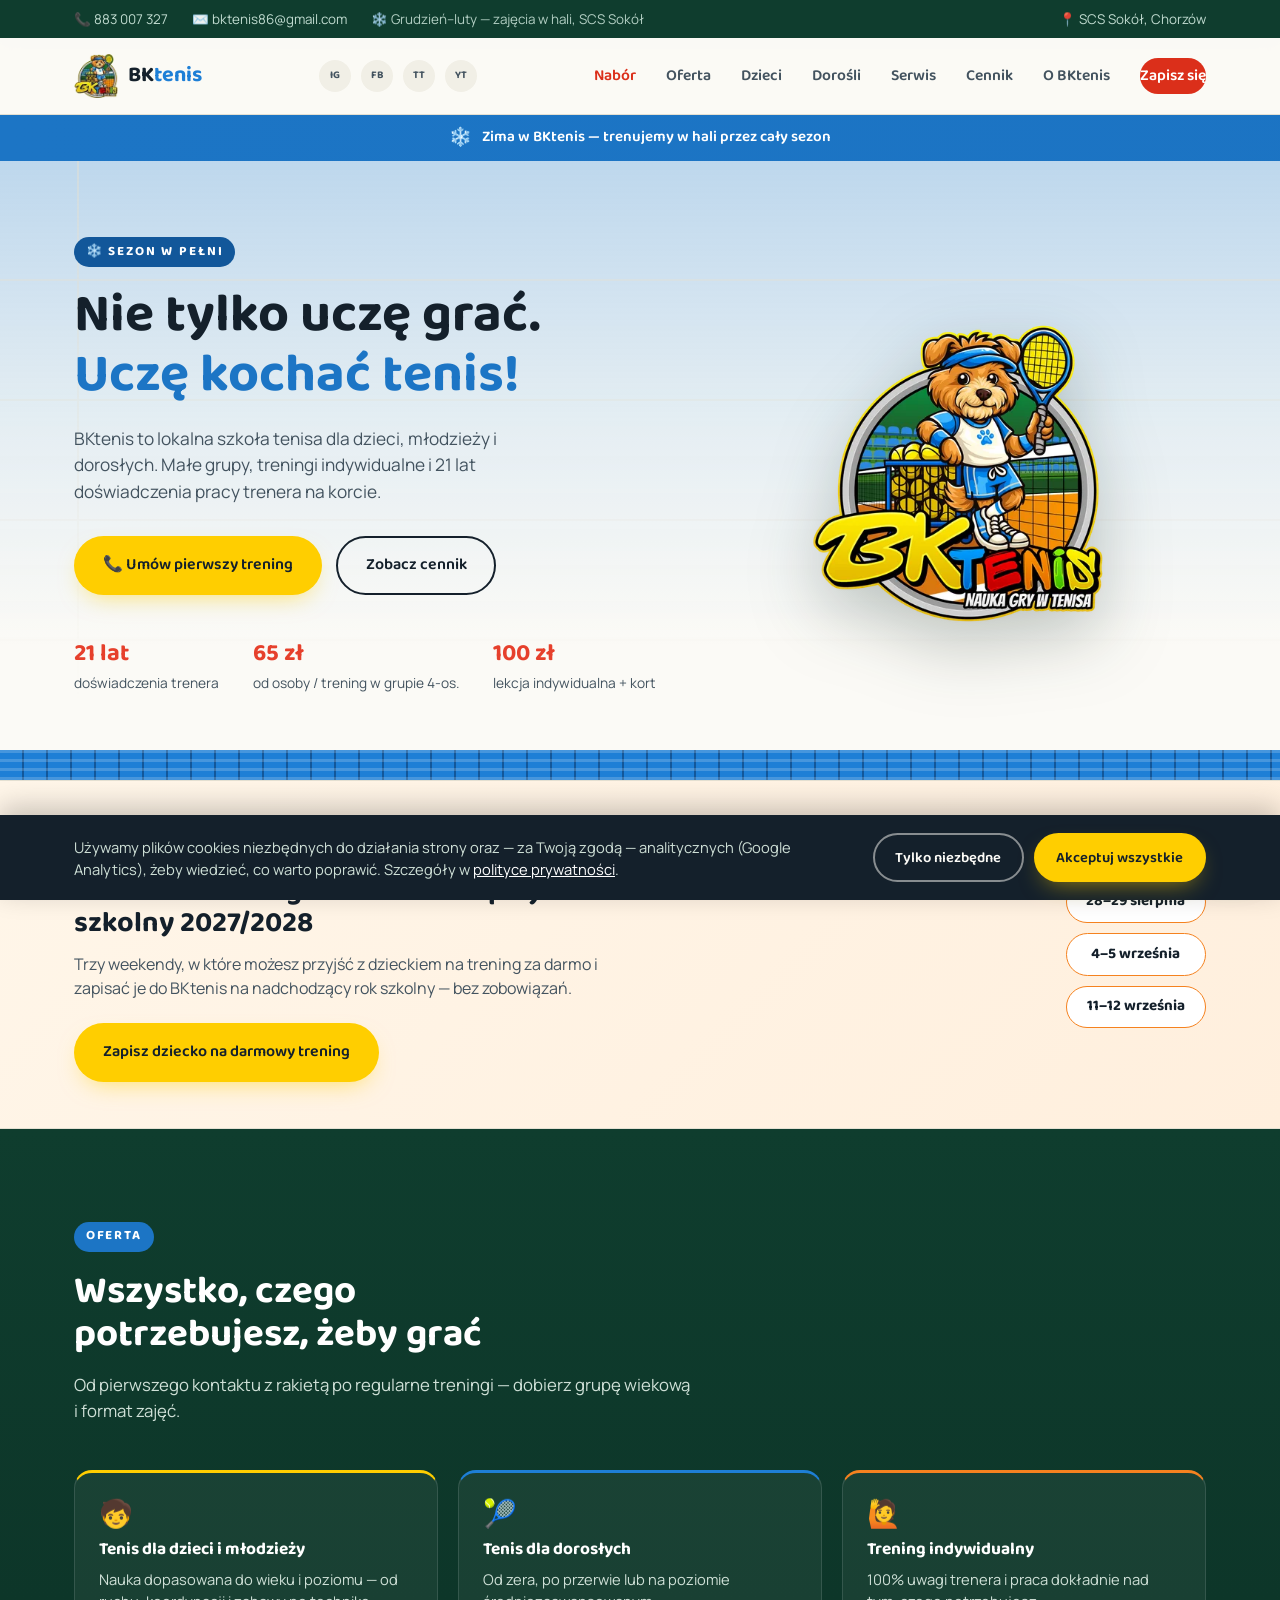
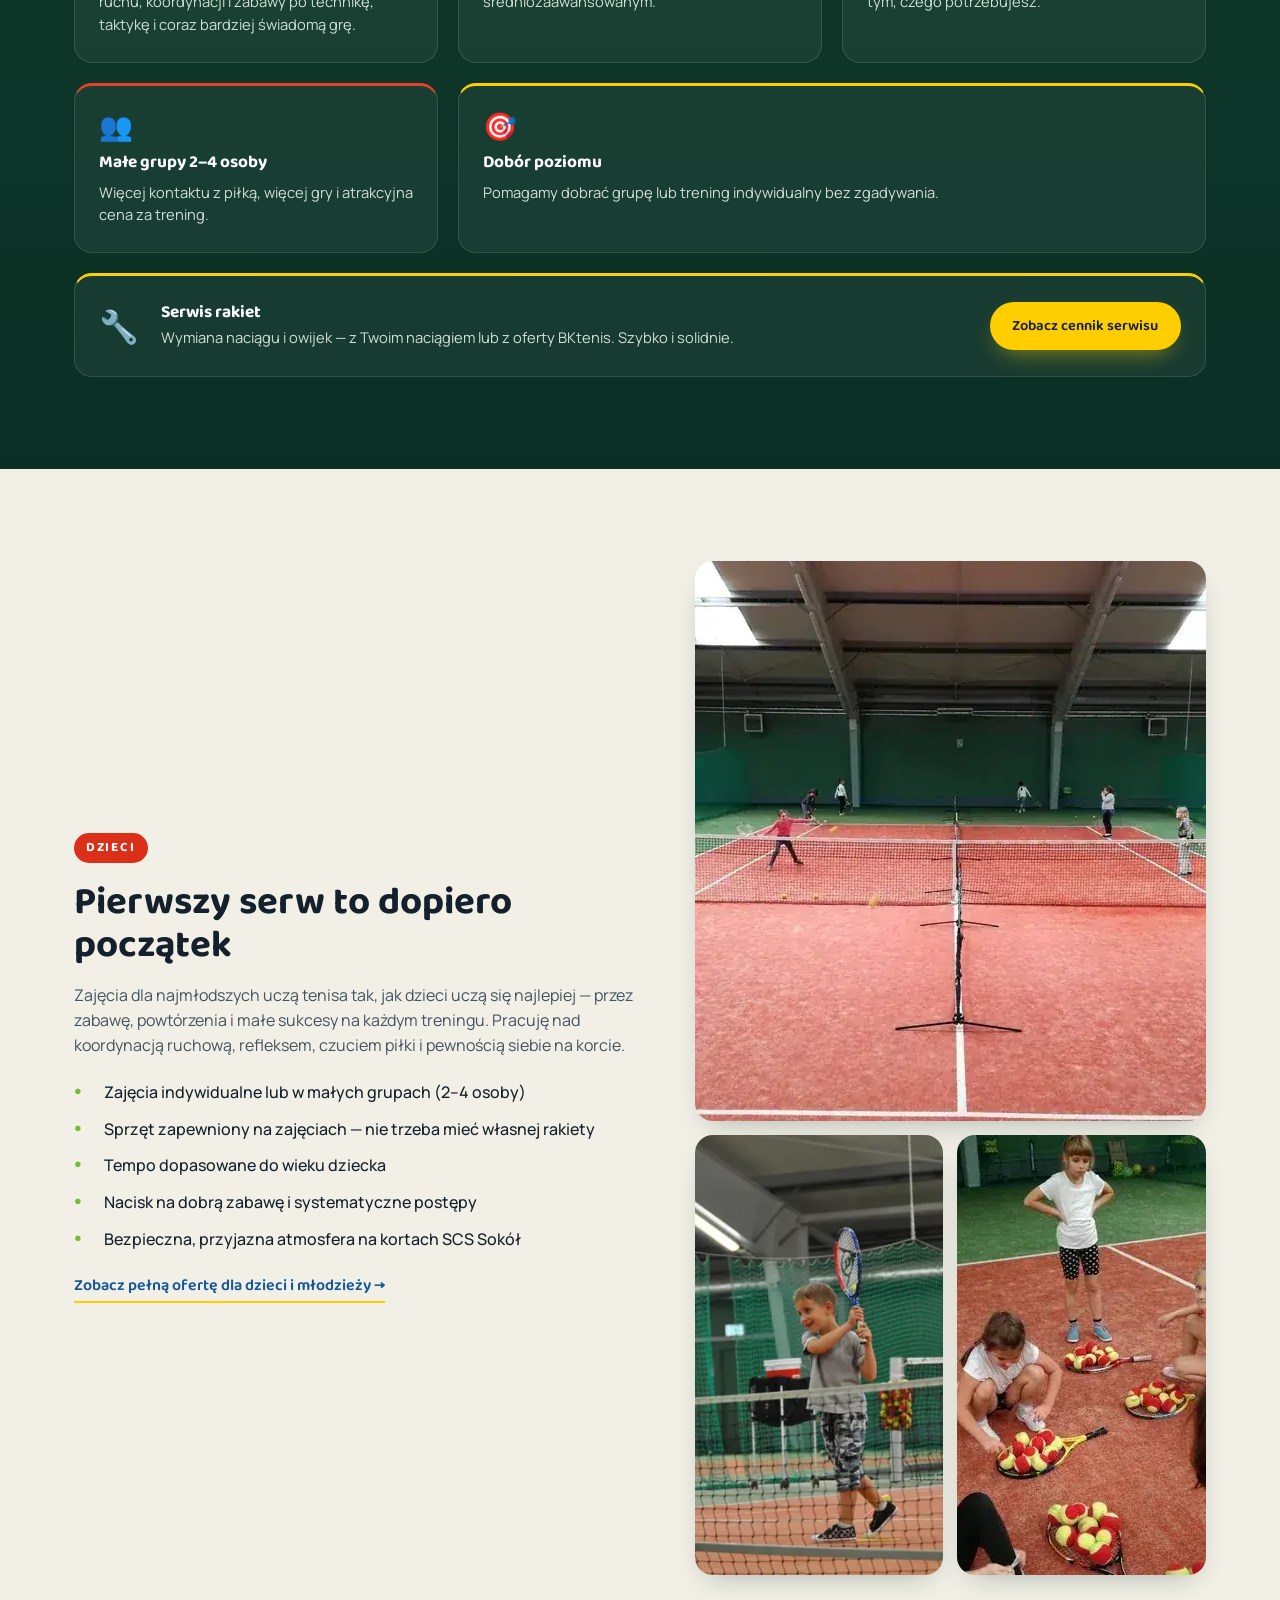
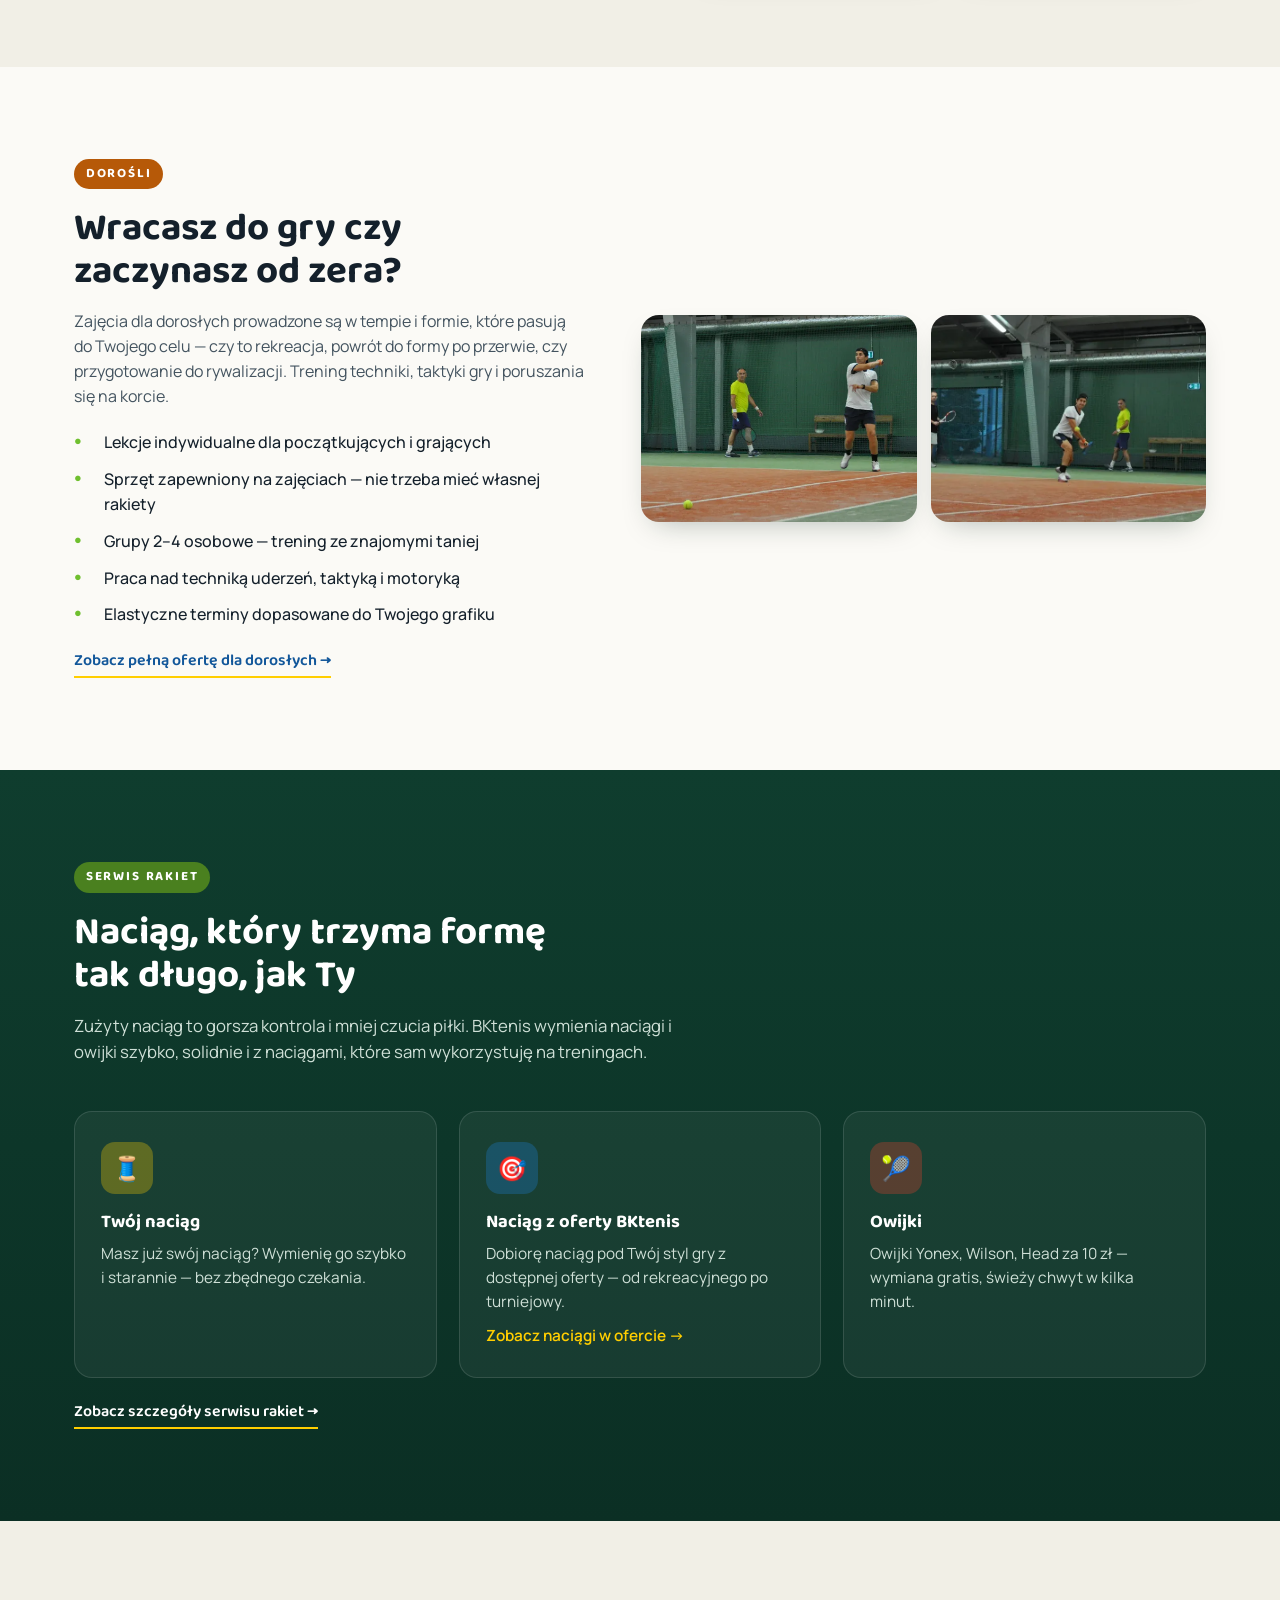
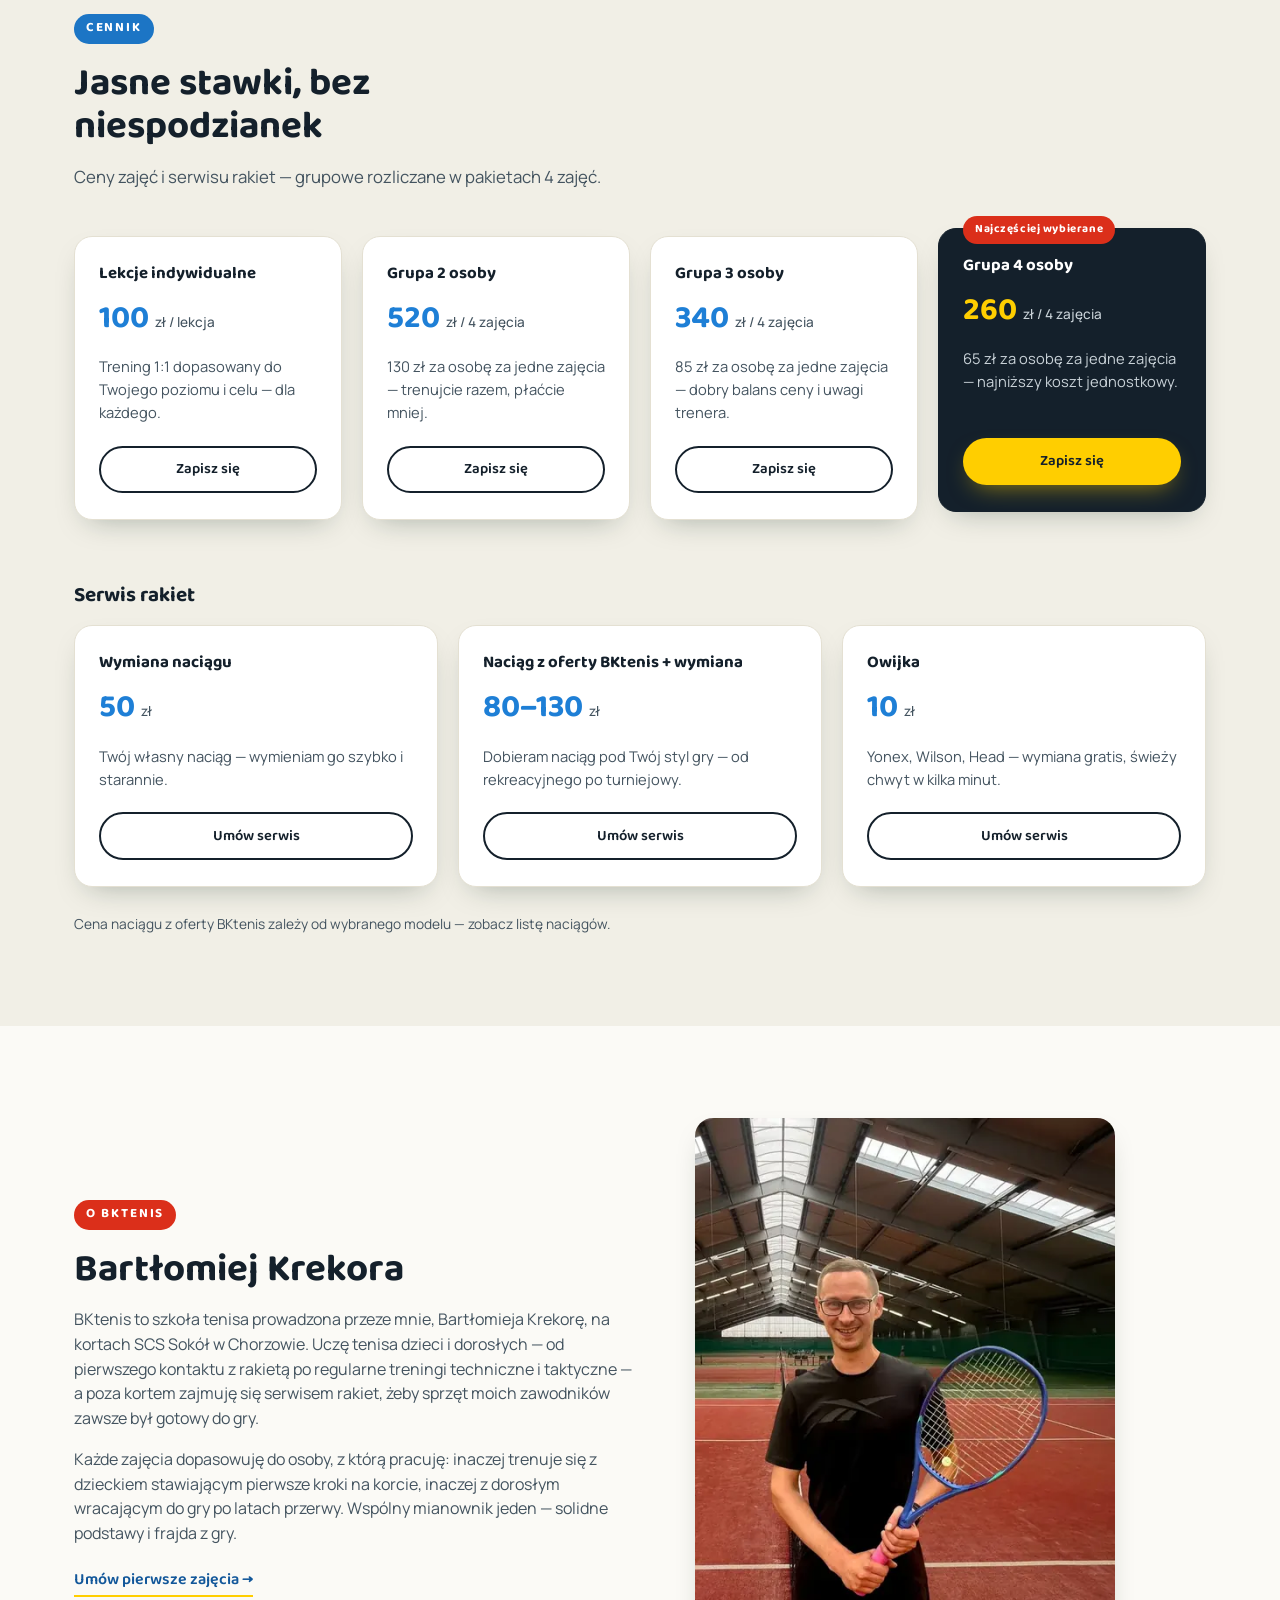
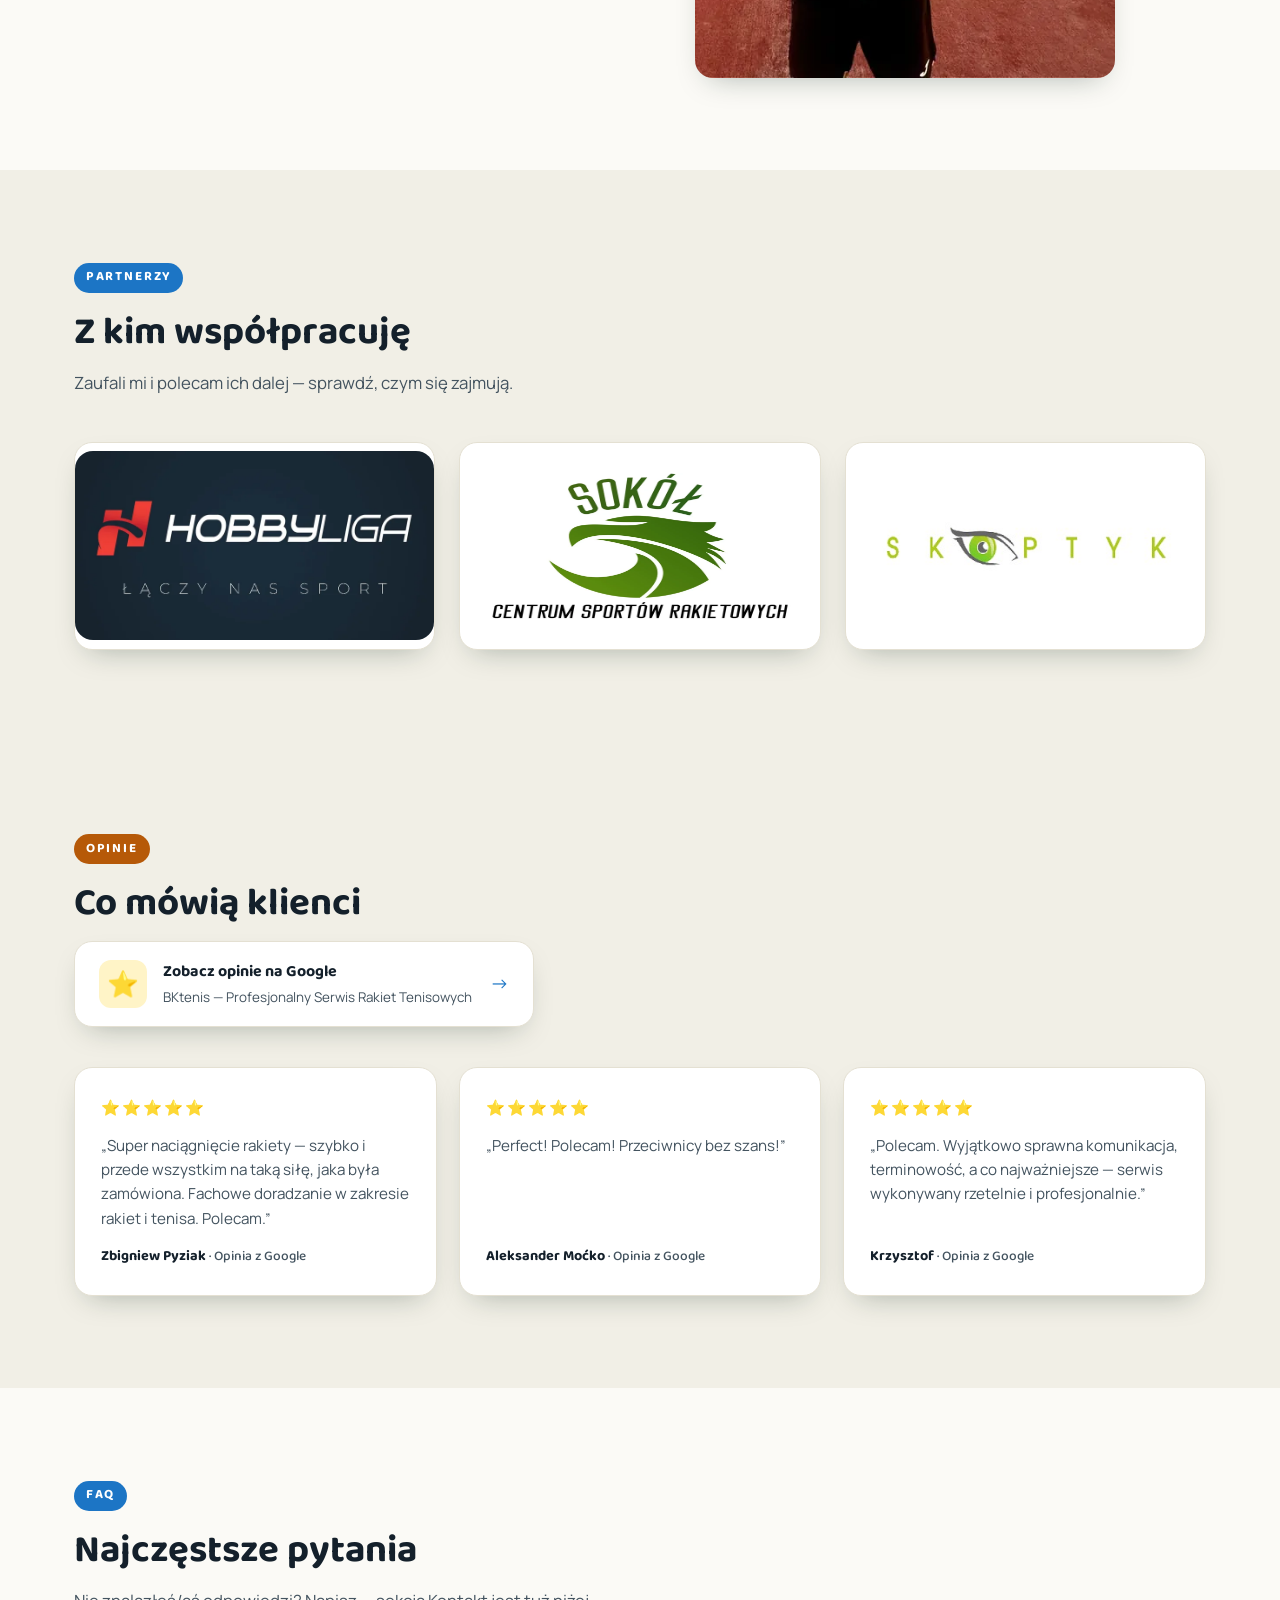
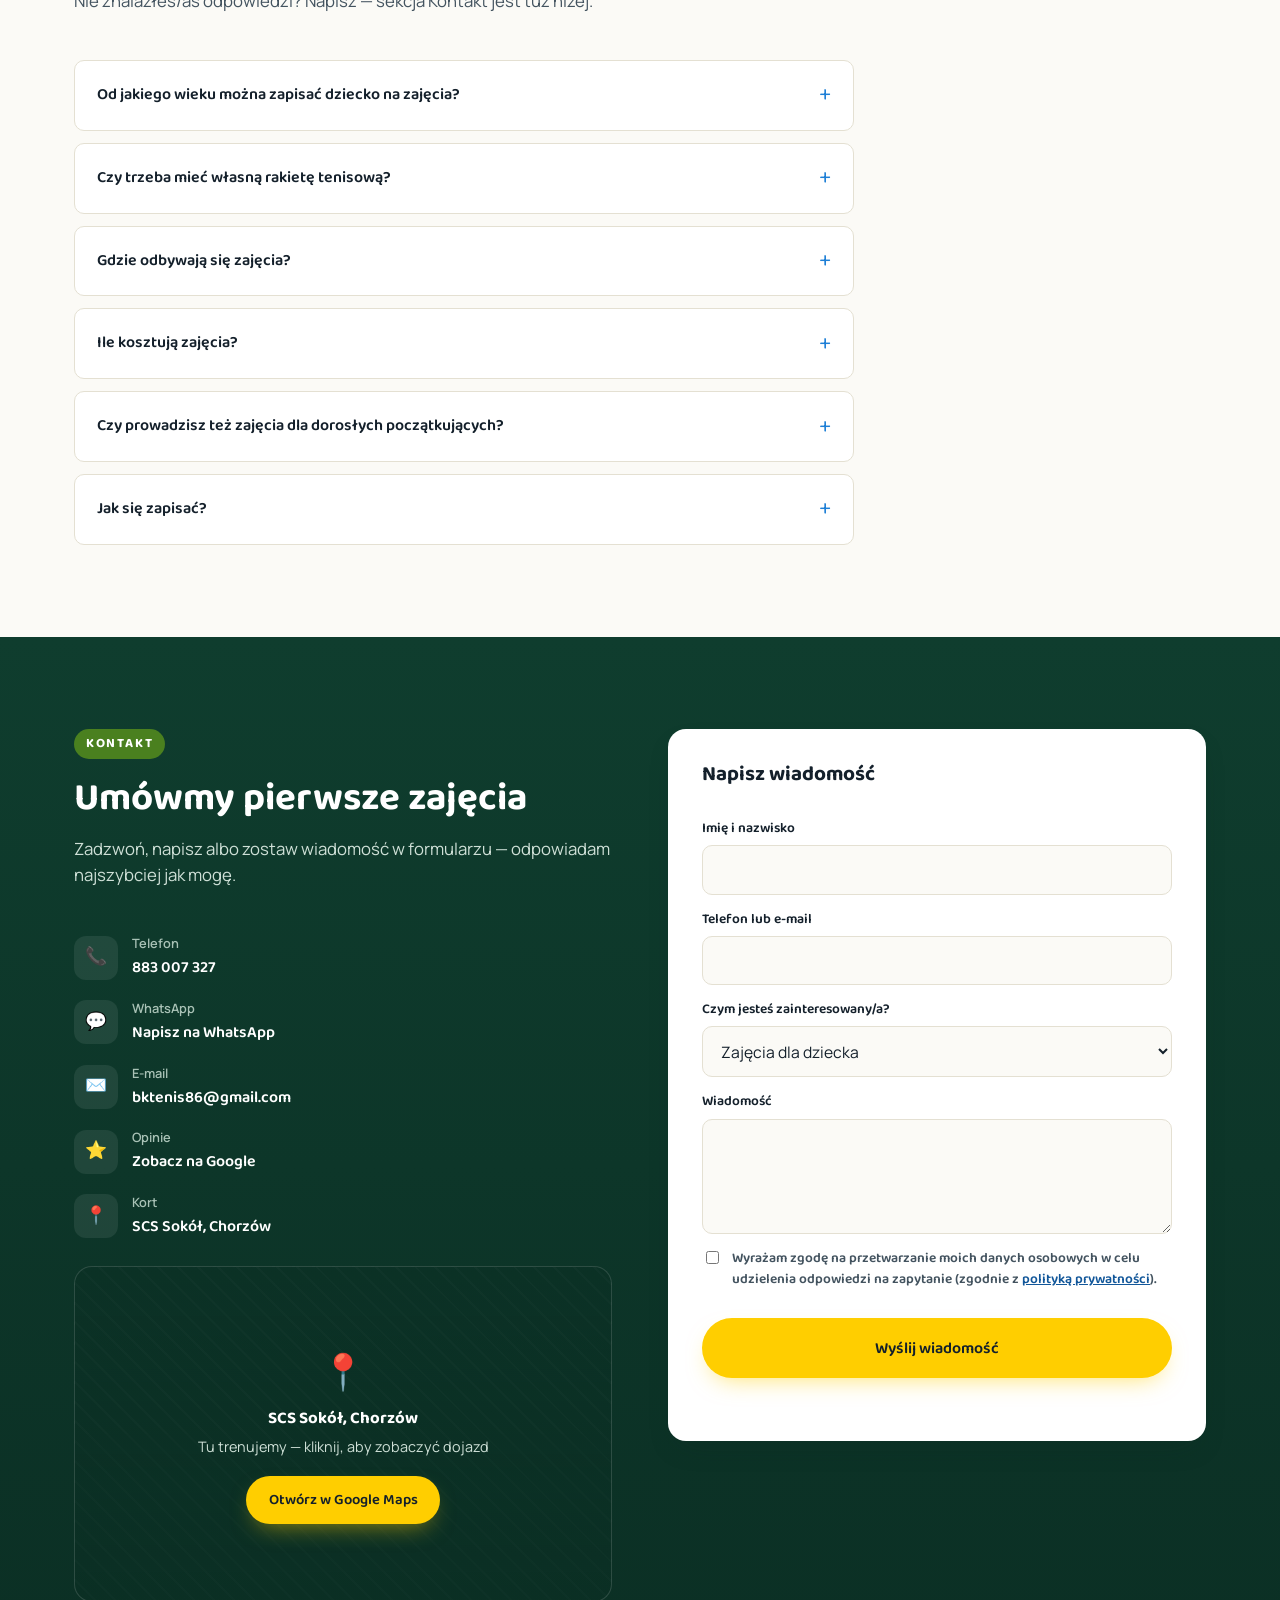
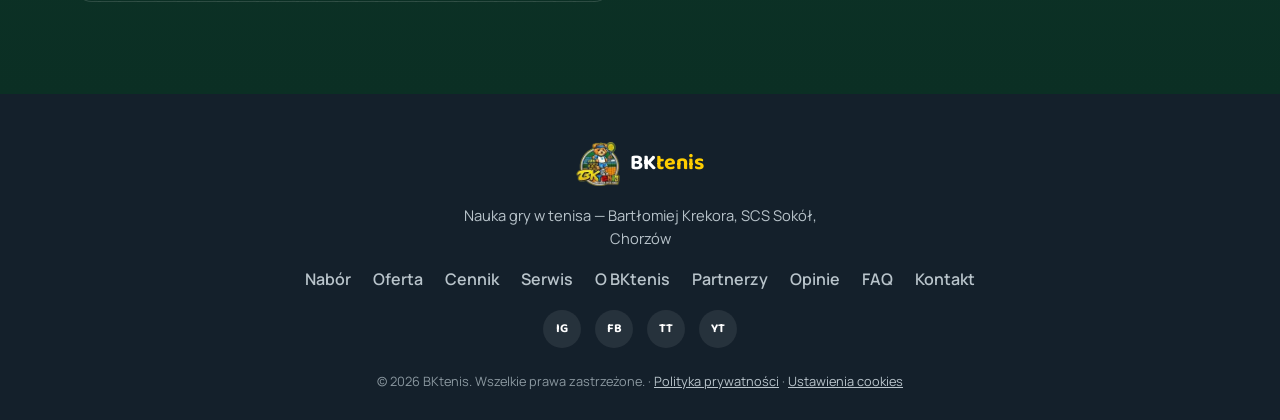
==== index.html @ 98ca659d "Nabór: darmowe treningi tylko dla dzieci Co-Authored-By: Claude Opus 5.5 <noreply@anthropic.com> Cla" ====
<!DOCTYPE html>
<html lang="pl">
<head>
<meta charset="UTF-8">
<meta name="viewport" content="width=device-width, initial-scale=1.0">
<title>BKtenis — Szkoła Tenisa Bartłomiej Krekora | Chorzów</title>
<meta name="description" content="BKtenis — nauka gry w tenisa dla dzieci i dorosłych w hali SCS Sokół w Chorzowie oraz profesjonalny serwis rakiet tenisowych. Zapisz się na trening.">
<link rel="canonical" href="https://bktenis.pl/">

<!-- Udostępnianie w social media (Facebook, Messenger, WhatsApp, LinkedIn) -->
<meta property="og:type" content="website">
<meta property="og:locale" content="pl_PL">
<meta property="og:url" content="https://bktenis.pl/">
<meta property="og:site_name" content="BKtenis">
<meta property="og:title" content="BKtenis — Szkoła Tenisa Bartłomiej Krekora | Chorzów">
<meta property="og:description" content="Nauka gry w tenisa dla dzieci i dorosłych w hali SCS Sokół w Chorzowie oraz profesjonalny serwis rakiet tenisowych.">
<meta property="og:image" content="https://bktenis.pl/assets/img/og-image.jpg">
<meta property="og:image:width" content="1200">
<meta property="og:image:height" content="630">
<meta name="twitter:card" content="summary_large_image">
<meta name="twitter:title" content="BKtenis — Szkoła Tenisa Bartłomiej Krekora | Chorzów">
<meta name="twitter:description" content="Nauka gry w tenisa dla dzieci i dorosłych w hali SCS Sokół w Chorzowie oraz profesjonalny serwis rakiet tenisowych.">
<meta name="twitter:image" content="https://bktenis.pl/assets/img/og-image.jpg">

<!-- Favicony (lekkie — nie 232 KB jak poprzednio) -->
<link rel="icon" type="image/png" sizes="32x32" href="assets/img/favicon-32.png">
<link rel="icon" type="image/png" sizes="192x192" href="assets/img/favicon-192.png">
<link rel="apple-touch-icon" sizes="180x180" href="assets/img/apple-touch-icon.png">

<!-- Dane strukturalne dla Google (wizytówka, wyniki wyszukiwania) -->
<script type="application/ld+json">
{
  "@context": "https://schema.org",
  "@type": "SportsActivityLocation",
  "name": "BKtenis — Szkoła Tenisa Bartłomiej Krekora",
  "image": "https://bktenis.pl/assets/img/og-image.jpg",
  "url": "https://bktenis.pl/",
  "telephone": "+48883007327",
  "email": "bktenis86@gmail.com",
  "priceRange": "50–520 zł",
  "address": {
    "@type": "PostalAddress",
    "addressLocality": "Chorzów",
    "addressRegion": "śląskie",
    "addressCountry": "PL"
  },
  "areaServed": "Chorzów",
  "sameAs": [
    "https://www.facebook.com/profile.php?id=61577366723133",
    "https://www.instagram.com/bktenis86/",
    "https://www.google.com/maps?cid=8682291723711479997"
  ]
}
</script>

<link rel="preconnect" href="https://fonts.googleapis.com">
<link rel="preconnect" href="https://fonts.gstatic.com" crossorigin>
<link rel="preload" as="style" href="https://fonts.googleapis.com/css2?family=Baloo+2:wght@500;600;700&family=Manrope:wght@400;500;600;700&display=swap">
<link href="https://fonts.googleapis.com/css2?family=Baloo+2:wght@500;600;700&family=Manrope:wght@400;500;600;700&display=swap" rel="stylesheet" media="print" onload="this.media='all'; this.onload=null;">
<noscript><link href="https://fonts.googleapis.com/css2?family=Baloo+2:wght@500;600;700&family=Manrope:wght@400;500;600;700&display=swap" rel="stylesheet"></noscript>
<link rel="stylesheet" href="styles.css">

<!-- Preload obrazu hero (LCP) — przeglądarka zaczyna go pobierać od razu,
     równolegle z CSS/fontami, zamiast czekać aż dotrze do <img> w HTML. -->
<link rel="preload" as="image" href="assets/img/logo-hero.webp" imagesrcset="assets/img/logo-hero-xs.webp 250w, assets/img/logo-hero-sm.webp 500w, assets/img/logo-hero.webp 900w" imagesizes="(max-width: 1020px) 320px, 420px" fetchpriority="high">

<!-- ============ GOOGLE ANALYTICS 4 ============
     Identyfikator pomiaru (G-NBEQ7M5QDG) jest ustawiony w script.js.
     Skrypt GA ładuje się warunkowo — dopiero po zgodzie na cookies. -->

<script>
/* Ustawia "sezon" na elemencie <html> zanim strona się wyrysuje, żeby
   uniknąć "mignięcia" domyślnym motywem. Podział wg realnego roku
   szkółki BKtenis, nie kalendarzowych pór roku:
   IX–XI  jesień — start roku szkółki, hala SCS Sokół
   XII–II zima   — sezon halowy w pełni
   III–VI wiosna — finisz sezonu halowego (do końca czerwca)
   VII–VIII lato — wakacje, lekcje indywidualne na kortach odkrytych (inne obiekty) */
document.documentElement.dataset.season = (function(){
  var m = new Date().getMonth() + 1;
  if (m >= 9 && m <= 11) return 'jesien';
  if (m === 12 || m <= 2) return 'zima';
  if (m >= 3 && m <= 6)  return 'wiosna';
  return 'lato';
})();
</script>
</head>
<body>

<!-- ============ TOP BAR ============ -->
<div class="topbar">
  <div class="wrap topbar__inner">
    <a href="tel:883007327" class="topbar__item">📞 883 007 327</a>
    <a href="mailto:bktenis86@gmail.com" class="topbar__item">✉️ bktenis86@gmail.com</a>
    <span class="topbar__item topbar__item--season" id="season-note"></span>
    <span class="topbar__item topbar__item--loc">📍 SCS Sokół, Chorzów</span>
  </div>
</div>

<!-- ============ HEADER / NAV ============ -->
<header class="site-header" id="top">
  <div class="wrap header__inner">
    <a href="#top" class="brand">
      <picture>
        <source srcset="assets/img/logo-nav.webp" type="image/webp">
        <img src="assets/img/logo-nav.png" alt="BKtenis logo" class="brand__logo" width="44" height="44">
      </picture>
      <span class="brand__text">BK<em>tenis</em></span>
    </a>

    <div class="header__social">
      <a href="https://www.instagram.com/bktenis86/" target="_blank" rel="noopener" aria-label="Instagram BKtenis">IG</a>
      <a href="https://www.facebook.com/profile.php?id=61577366723133" target="_blank" rel="noopener" aria-label="Facebook BKtenis">FB</a>
      <a href="https://www.tiktok.com/@bktenis86" target="_blank" rel="noopener" aria-label="TikTok BKtenis">TT</a>
      <a href="https://www.youtube.com/@BKtenis" target="_blank" rel="noopener" aria-label="YouTube BKtenis">YT</a>
    </div>

    <nav class="nav" id="nav">
      <a href="#nabor" class="nav__nabor">Nabór</a>
      <a href="#oferta">Oferta</a>
      <a href="tenis-dla-dzieci-chorzow.html">Dzieci</a>
      <a href="tenis-dla-doroslych-chorzow.html">Dorośli</a>
      <a href="serwis-rakiet-chorzow.html">Serwis</a>
      <a href="#cennik">Cennik</a>
      <a href="#o-bktenis">O BKtenis</a>
      <a href="#kontakt" class="nav__cta">Zapisz się</a>
    </nav>

    <button class="burger" id="burger" aria-label="Otwórz menu" aria-expanded="false" aria-controls="nav">
      <span></span><span></span><span></span>
    </button>
  </div>
</header>

<!-- ============ WSTĘGA SEZONOWA ============ -->
<div class="season-ribbon" id="season-ribbon">
  <div class="wrap season-ribbon__inner">
    <span class="season-ribbon__icon" id="season-ribbon-icon" aria-hidden="true"></span>
    <span id="season-ribbon-text"></span>
  </div>
</div>

<!-- ============ HERO ============ -->
<section class="hero">
  <div class="hero__court" aria-hidden="true"></div>
  <div class="hero__particles" id="hero-particles" aria-hidden="true"></div>
  <div class="wrap hero__inner">
    <div class="hero__copy">
      <p class="eyebrow eyebrow--serve" id="season-badge">PIŁKA W GRZE</p>
      <h1 class="hero__title">Nie tylko uczę grać.<br><span class="ink-swap">Uczę kochać tenis!</span></h1>
      <p class="hero__lead">BKtenis to lokalna szkoła tenisa dla dzieci, młodzieży i dorosłych. Małe grupy, treningi indywidualne i 21 lat doświadczenia pracy trenera na korcie.</p>
      <div class="hero__actions">
        <a href="#kontakt" class="btn btn--primary">📞 Umów pierwszy trening</a>
        <a href="#cennik" class="btn btn--ghost">Zobacz cennik</a>
      </div>
      <div class="hero__stats">
        <div class="stat"><strong>21 lat</strong><span>doświadczenia trenera</span></div>
        <div class="stat"><strong>65 zł</strong><span>od osoby / trening w grupie 4-os.</span></div>
        <div class="stat"><strong>100 zł</strong><span>lekcja indywidualna + kort</span></div>
      </div>
    </div>
    <div class="hero__art">
      <picture>
        <source srcset="assets/img/logo-hero-xs.webp 250w, assets/img/logo-hero-sm.webp 500w, assets/img/logo-hero.webp 900w" sizes="(max-width: 1020px) 320px, 420px" type="image/webp">
        <img src="assets/img/logo-hero.png" alt="Maskotka BKtenis — piesek z rakietą tenisową" class="hero__mascot" width="900" height="900" fetchpriority="high">
      </picture>
    </div>
  </div>
  <div class="hero__net" aria-hidden="true"></div>
</section>

<!-- ============ NABÓR ============ -->
<section id="nabor" class="nabor">
  <div class="wrap nabor__inner">
    <div class="nabor__copy">
      <p class="eyebrow eyebrow--nabor" id="nabor-tag">NABÓR</p>
      <h2 class="nabor__title">Darmowe treningi dla dzieci i zapisy na rok szkolny <span id="nabor-year"></span></h2>
      <p class="nabor__lead">Trzy weekendy, w które możesz przyjść z dzieckiem na trening za darmo i zapisać je do BKtenis na nadchodzący rok szkolny — bez zobowiązań.</p>
      <a href="#kontakt" class="btn btn--primary">Zapisz dziecko na darmowy trening</a>
    </div>
    <div class="nabor__dates" id="nabor-dates" aria-hidden="true"></div>
  </div>
</section>

<!-- ============ OFERTA ============ -->
<section id="oferta" class="section section--dark">
  <div class="wrap">
    <p class="eyebrow eyebrow--1">OFERTA</p>
    <h2 class="section__title section__title--light">Wszystko, czego potrzebujesz, żeby grać</h2>
    <p class="section__lead section__lead--light">Od pierwszego kontaktu z rakietą po regularne treningi — dobierz grupę wiekową i format zajęć.</p>

    <div class="offer-grid">
      <article class="offer-tile" style="--tile-c:var(--yellow)">
        <div class="offer-tile__icon">🧒</div>
        <h3>Tenis dla dzieci i młodzieży</h3>
        <p>Nauka dopasowana do wieku i poziomu — od ruchu, koordynacji i zabawy po technikę, taktykę i coraz bardziej świadomą grę.</p>
      </article>
      <article class="offer-tile" style="--tile-c:var(--blue)">
        <div class="offer-tile__icon">🎾</div>
        <h3>Tenis dla dorosłych</h3>
        <p>Od zera, po przerwie lub na poziomie średniozaawansowanym.</p>
      </article>
      <article class="offer-tile" style="--tile-c:var(--orange)">
        <div class="offer-tile__icon">🙋</div>
        <h3>Trening indywidualny</h3>
        <p>100% uwagi trenera i praca dokładnie nad tym, czego potrzebujesz.</p>
      </article>
      <article class="offer-tile" style="--tile-c:var(--red)">
        <div class="offer-tile__icon">👥</div>
        <h3>Małe grupy 2–4 osoby</h3>
        <p>Więcej kontaktu z piłką, więcej gry i atrakcyjna cena za trening.</p>
      </article>
      <article class="offer-tile" style="--tile-c:var(--yellow)">
        <div class="offer-tile__icon">🎯</div>
        <h3>Dobór poziomu</h3>
        <p>Pomagamy dobrać grupę lub trening indywidualny bez zgadywania.</p>
      </article>
    </div>

    <article class="offer-tile offer-tile--wide">
      <div class="offer-tile__icon">🔧</div>
      <div class="offer-tile__body">
        <h3>Serwis rakiet</h3>
        <p>Wymiana naciągu i owijek — z Twoim naciągiem lub z oferty BKtenis. Szybko i solidnie.</p>
      </div>
      <a href="#cennik" class="btn btn--primary btn--sm offer-tile__cta">Zobacz cennik serwisu</a>
    </article>
  </div>
</section>

<!-- ============ DZIECI ============ -->
<section id="dzieci" class="section section--tint">
  <div class="wrap split split--reverse">
    <div class="split__art">
      <div class="photo-collage">
        <picture>
          <source srcset="assets/img/dzieci-main.webp" type="image/webp">
          <img class="photo-collage__main" src="assets/img/dzieci-main.jpg" alt="Dzieci grające w tenisa na korcie BKtenis" width="900" height="560" loading="lazy">
        </picture>
        <div class="photo-collage__row">
          <picture>
            <source srcset="assets/img/dzieci-2.webp" type="image/webp">
            <img src="assets/img/dzieci-2.jpg" alt="Chłopiec podczas treningu tenisa w BKtenis" width="440" height="440" loading="lazy">
          </picture>
          <picture>
            <source srcset="assets/img/dzieci-3.webp" type="image/webp">
            <img src="assets/img/dzieci-3.jpg" alt="Dzieci z piłkami i rakietami na zajęciach BKtenis" width="440" height="440" loading="lazy">
          </picture>
        </div>
      </div>
    </div>
    <div class="split__copy">
      <p class="eyebrow eyebrow--2">DZIECI</p>
      <h2 class="section__title">Pierwszy serw to dopiero początek</h2>
      <p>Zajęcia dla najmłodszych uczą tenisa tak, jak dzieci uczą się najlepiej — przez zabawę, powtórzenia i małe sukcesy na każdym treningu. Pracuję nad koordynacją ruchową, refleksem, czuciem piłki i pewnością siebie na korcie.</p>
      <ul class="check-list">
        <li>Zajęcia indywidualne lub w małych grupach (2–4 osoby)</li>
        <li>Sprzęt zapewniony na zajęciach — nie trzeba mieć własnej rakiety</li>
        <li>Tempo dopasowane do wieku dziecka</li>
        <li>Nacisk na dobrą zabawę i systematyczne postępy</li>
        <li>Bezpieczna, przyjazna atmosfera na kortach SCS Sokół</li>
      </ul>
      <a href="tenis-dla-dzieci-chorzow.html" class="link-arrow">Zobacz pełną ofertę dla dzieci i młodzieży →</a>
    </div>
  </div>
</section>

<!-- ============ DOROŚLI ============ -->
<section id="dorosli" class="section">
  <div class="wrap split">
    <div class="split__copy">
      <p class="eyebrow eyebrow--3">DOROŚLI</p>
      <h2 class="section__title">Wracasz do gry czy zaczynasz od zera?</h2>
      <p>Zajęcia dla dorosłych prowadzone są w tempie i formie, które pasują do Twojego celu — czy to rekreacja, powrót do formy po przerwie, czy przygotowanie do rywalizacji. Trening techniki, taktyki gry i poruszania się na korcie.</p>
      <ul class="check-list">
        <li>Lekcje indywidualne dla początkujących i grających</li>
        <li>Sprzęt zapewniony na zajęciach — nie trzeba mieć własnej rakiety</li>
        <li>Grupy 2–4 osobowe — trening ze znajomymi taniej</li>
        <li>Praca nad techniką uderzeń, taktyką i motoryką</li>
        <li>Elastyczne terminy dopasowane do Twojego grafiku</li>
      </ul>
      <a href="tenis-dla-doroslych-chorzow.html" class="link-arrow">Zobacz pełną ofertę dla dorosłych →</a>
    </div>
    <div class="split__art">
      <div class="photo-collage photo-collage--pair">
        <picture>
          <source srcset="assets/img/dorosli-main.webp" type="image/webp">
          <img src="assets/img/dorosli-main.jpg" alt="Dorośli grający w tenisa na zajęciach BKtenis" width="900" height="720" loading="lazy">
        </picture>
        <picture>
          <source srcset="assets/img/dorosli-2.webp" type="image/webp">
          <img src="assets/img/dorosli-2.jpg" alt="Trening tenisa dla dorosłych w hali SCS Sokół" width="900" height="460" loading="lazy">
        </picture>
      </div>
    </div>
  </div>
</section>

<!-- ============ SERWIS ============ -->
<section id="serwis" class="section section--dark">
  <div class="wrap">
    <p class="eyebrow eyebrow--4">SERWIS RAKIET</p>
    <h2 class="section__title section__title--light">Naciąg, który trzyma formę tak długo, jak Ty</h2>
    <p class="section__lead section__lead--light">Zużyty naciąg to gorsza kontrola i mniej czucia piłki. BKtenis wymienia naciągi i owijki szybko, solidnie i z naciągami, które sam wykorzystuję na treningach.</p>

    <div class="cards cards--3">
      <article class="card card--dark">
        <div class="card__icon" style="--c:var(--yellow)">🧵</div>
        <h3>Twój naciąg</h3>
        <p>Masz już swój naciąg? Wymienię go szybko i starannie — bez zbędnego czekania.</p>
      </article>
      <article class="card card--dark">
        <div class="card__icon" style="--c:var(--blue)">🎯</div>
        <h3>Naciąg z oferty BKtenis</h3>
        <p>Dobiorę naciąg pod Twój styl gry z dostępnej oferty — od rekreacyjnego po turniejowy. <a href="serwis-rakiet-chorzow.html#naciagi" class="card__link">Zobacz naciągi w ofercie →</a></p>
      </article>
      <article class="card card--dark">
        <div class="card__icon" style="--c:var(--red)">🎾</div>
        <h3>Owijki</h3>
        <p>Owijki Yonex, Wilson, Head za 10 zł — wymiana gratis, świeży chwyt w kilka minut.</p>
      </article>
    </div>
    <a href="serwis-rakiet-chorzow.html" class="link-arrow link-arrow--light">Zobacz szczegóły serwisu rakiet →</a>
  </div>
</section>

<!-- ============ CENNIK ============ -->
<section id="cennik" class="section section--tint">
  <div class="wrap">
    <p class="eyebrow eyebrow--1">CENNIK</p>
    <h2 class="section__title">Jasne stawki, bez niespodzianek</h2>
    <p class="section__lead">Ceny zajęć i serwisu rakiet — grupowe rozliczane w pakietach 4 zajęć.</p>

    <div class="price-grid">
      <div class="price-card">
        <h3 class="price-card__title">Lekcje indywidualne</h3>
        <p class="price-card__price">100 <span>zł / lekcja</span></p>
        <p class="price-card__desc">Trening 1:1 dopasowany do Twojego poziomu i celu — dla każdego.</p>
        <a href="#kontakt" class="btn btn--outline btn--sm">Zapisz się</a>
      </div>

      <div class="price-card">
        <h3 class="price-card__title">Grupa 2 osoby</h3>
        <p class="price-card__price">520 <span>zł / 4 zajęcia</span></p>
        <p class="price-card__desc">130 zł za osobę za jedne zajęcia — trenujcie razem, płaćcie mniej.</p>
        <a href="#kontakt" class="btn btn--outline btn--sm">Zapisz się</a>
      </div>

      <div class="price-card">
        <h3 class="price-card__title">Grupa 3 osoby</h3>
        <p class="price-card__price">340 <span>zł / 4 zajęcia</span></p>
        <p class="price-card__desc">85 zł za osobę za jedne zajęcia — dobry balans ceny i uwagi trenera.</p>
        <a href="#kontakt" class="btn btn--outline btn--sm">Zapisz się</a>
      </div>

      <div class="price-card price-card--featured">
        <p class="price-card__badge">Najczęściej wybierane</p>
        <h3 class="price-card__title">Grupa 4 osoby</h3>
        <p class="price-card__price">260 <span>zł / 4 zajęcia</span></p>
        <p class="price-card__desc">65 zł za osobę za jedne zajęcia — najniższy koszt jednostkowy.</p>
        <a href="#kontakt" class="btn btn--primary btn--sm">Zapisz się</a>
      </div>
    </div>

    <h3 class="price-table__heading">Serwis rakiet</h3>
    <div class="price-grid price-grid--service">
      <div class="price-card">
        <h3 class="price-card__title">Wymiana naciągu</h3>
        <p class="price-card__price">50 <span>zł</span></p>
        <p class="price-card__desc">Twój własny naciąg — wymieniam go szybko i starannie.</p>
        <a href="#kontakt" class="btn btn--outline btn--sm">Umów serwis</a>
      </div>

      <div class="price-card">
        <h3 class="price-card__title">Naciąg z oferty BKtenis + wymiana</h3>
        <p class="price-card__price">80–130 <span>zł</span></p>
        <p class="price-card__desc">Dobieram naciąg pod Twój styl gry — od rekreacyjnego po turniejowy.</p>
        <a href="#kontakt" class="btn btn--outline btn--sm">Umów serwis</a>
      </div>

      <div class="price-card">
        <h3 class="price-card__title">Owijka</h3>
        <p class="price-card__price">10 <span>zł</span></p>
        <p class="price-card__desc">Yonex, Wilson, Head — wymiana gratis, świeży chwyt w kilka minut.</p>
        <a href="#kontakt" class="btn btn--outline btn--sm">Umów serwis</a>
      </div>
    </div>
    <p class="price-table__note">Cena naciągu z oferty BKtenis zależy od wybranego modelu — <a href="serwis-rakiet-chorzow.html#naciagi">zobacz listę naciągów</a>.</p>
  </div>
</section>

<!-- ============ O BKTENIS ============ -->
<section id="o-bktenis" class="section">
  <div class="wrap split split--reverse">
    <div class="split__art">
      <div class="trainer-photo">
        <picture>
          <source srcset="assets/img/trener-sm.webp 480w, assets/img/trener.webp 900w" sizes="(max-width: 860px) 100vw, 480px" type="image/webp">
          <img src="assets/img/trener.jpg" alt="Bartłomiej Krekora, trener BKtenis, na korcie tenisowym" width="900" height="1200" loading="lazy">
        </picture>
      </div>
    </div>
    <div class="split__copy">
      <p class="eyebrow eyebrow--2">O BKTENIS</p>
      <h2 class="section__title">Bartłomiej Krekora</h2>
      <p>BKtenis to szkoła tenisa prowadzona przeze mnie, Bartłomieja Krekorę, na kortach SCS Sokół w Chorzowie. Uczę tenisa dzieci i dorosłych — od pierwszego kontaktu z rakietą po regularne treningi techniczne i taktyczne — a poza kortem zajmuję się serwisem rakiet, żeby sprzęt moich zawodników zawsze był gotowy do gry.</p>
      <p>Każde zajęcia dopasowuję do osoby, z którą pracuję: inaczej trenuje się z dzieckiem stawiającym pierwsze kroki na korcie, inaczej z dorosłym wracającym do gry po latach przerwy. Wspólny mianownik jeden — solidne podstawy i frajda z gry.</p>
      <a href="#kontakt" class="link-arrow">Umów pierwsze zajęcia →</a>
    </div>
  </div>
</section>

<!-- ============ PARTNERZY ============ -->
<section id="partnerzy" class="section section--tint">
  <div class="wrap">
    <p class="eyebrow eyebrow--1">PARTNERZY</p>
    <h2 class="section__title">Z kim współpracuję</h2>
    <p class="section__lead">Zaufali mi i polecam ich dalej — sprawdź, czym się zajmują.</p>
    <div class="partners-grid">
      <a href="https://www.hobbyliga.pl/?r=BKTENIS" target="_blank" rel="noopener sponsored" class="partner-card partner-card--hobbyliga" aria-label="HobbyLiga — przejdź do strony partnera (otwiera się w nowej karcie)">
        <picture>
          <source srcset="assets/img/partner-hobbyliga.webp" type="image/webp">
          <img src="assets/img/partner-hobbyliga.jpg" alt="HobbyLiga — łączy nas sport" width="800" height="420" loading="lazy">
        </picture>
      </a>
      <a href="https://www.facebook.com/profile.php?id=100057642182245" target="_blank" rel="noopener sponsored" class="partner-card partner-card--sokol" aria-label="SCS Sokół — Centrum Sportów Rakietowych — przejdź do strony partnera (otwiera się w nowej karcie)">
        <picture>
          <source srcset="assets/img/partner-sokol.webp" type="image/webp">
          <img src="assets/img/partner-sokol.jpg" alt="SCS Sokół — Centrum Sportów Rakietowych" width="700" height="602" loading="lazy">
        </picture>
      </a>
      <a href="http://skoptyk.pl/" target="_blank" rel="noopener sponsored" class="partner-card partner-card--skoptyk" aria-label="Skoptyk — przejdź do strony partnera (otwiera się w nowej karcie)">
        <img src="assets/img/partner-skoptyk.jpg" alt="Skoptyk" width="376" height="79" loading="lazy">
      </a>
    </div>
  </div>
</section>

<!-- ============ OPINIE ============
     3 prawdziwe opinie z wizytówki Google (serwis rakiet). Gdy zbiorę
     opinie o zajęciach, dodam kolejne karty analogicznie. -->
<section id="opinie" class="section section--tint">
  <div class="wrap">
    <p class="eyebrow eyebrow--3">OPINIE</p>
    <h2 class="section__title">Co mówią klienci</h2>

    <a href="https://www.google.com/maps?cid=8682291723711479997" target="_blank" rel="noopener" class="google-reviews-cta">
      <span class="google-reviews-cta__icon">⭐</span>
      <span class="google-reviews-cta__text">
        <strong>Zobacz opinie na Google</strong>
        <span>BKtenis — Profesjonalny Serwis Rakiet Tenisowych</span>
      </span>
      <span class="google-reviews-cta__arrow">→</span>
    </a>

    <div class="cards cards--3">
      <article class="testimonial-card">
        <div class="testimonial-card__stars" aria-label="Ocena: 5 na 5 gwiazdek">⭐⭐⭐⭐⭐</div>
        <p class="testimonial-card__quote">„Super naciągnięcie rakiety — szybko i przede wszystkim na taką siłę, jaka była zamówiona. Fachowe doradzanie w zakresie rakiet i tenisa. Polecam.”</p>
        <p class="testimonial-card__author">Zbigniew Pyziak <span>· Opinia z Google</span></p>
      </article>
      <article class="testimonial-card">
        <div class="testimonial-card__stars" aria-label="Ocena: 5 na 5 gwiazdek">⭐⭐⭐⭐⭐</div>
        <p class="testimonial-card__quote">„Perfect! Polecam! Przeciwnicy bez szans!”</p>
        <p class="testimonial-card__author">Aleksander Moćko <span>· Opinia z Google</span></p>
      </article>
      <article class="testimonial-card">
        <div class="testimonial-card__stars" aria-label="Ocena: 5 na 5 gwiazdek">⭐⭐⭐⭐⭐</div>
        <p class="testimonial-card__quote">„Polecam. Wyjątkowo sprawna komunikacja, terminowość, a co najważniejsze — serwis wykonywany rzetelnie i profesjonalnie.”</p>
        <p class="testimonial-card__author">Krzysztof <span>· Opinia z Google</span></p>
      </article>
    </div>
  </div>
</section>

<!-- ============ FAQ ============ -->
<section id="faq" class="section">
  <div class="wrap">
    <p class="eyebrow eyebrow--1">FAQ</p>
    <h2 class="section__title">Najczęstsze pytania</h2>
    <p class="section__lead">Nie znalazłeś/aś odpowiedzi? Napisz — sekcja Kontakt jest tuż niżej.</p>

    <div class="faq-list">
      <details class="faq-item">
        <summary>Od jakiego wieku można zapisać dziecko na zajęcia?</summary>
        <p>Trenuję dzieci w różnym wieku, dopasowując tempo i formę zajęć indywidualnie. Napisz, ile lat ma Twoje dziecko, a razem ustalimy odpowiednią grupę lub termin lekcji indywidualnej.</p>
      </details>
      <details class="faq-item">
        <summary>Czy trzeba mieć własną rakietę tenisową?</summary>
        <p>Nie musisz mieć własnej rakiety — sprzęt zapewniam na zajęciach. Jeśli mimo to chcesz mieć własną rakietę, chętnie doradzę wybór, a mogę też ją dla Ciebie naciągnąć.</p>
      </details>
      <details class="faq-item">
        <summary>Gdzie odbywają się zajęcia?</summary>
        <p>Od września do czerwca trenujemy w hali SCS Sokół w Chorzowie. W wakacje (lipiec–sierpień) prowadzę indywidualne lekcje na kortach odkrytych na innych obiektach.</p>
      </details>
      <details class="faq-item">
        <summary>Ile kosztują zajęcia?</summary>
        <p>Lekcja indywidualna to 100 zł. Zajęcia grupowe (2–4 osoby) rozliczane są w pakietach 4 spotkań. Pełny cennik razem z serwisem rakiet znajdziesz w sekcji <a href="#cennik">Cennik</a>.</p>
      </details>
      <details class="faq-item">
        <summary>Czy prowadzisz też zajęcia dla dorosłych początkujących?</summary>
        <p>Tak — pracuję zarówno z osobami, które nigdy nie grały, jak i z wracającymi do gry po przerwie. Zajęcia dopasowuję do poziomu i celu.</p>
      </details>
      <details class="faq-item">
        <summary>Jak się zapisać?</summary>
        <p>Najprościej zadzwoń, napisz e-mail albo skorzystaj z formularza w sekcji <a href="#kontakt">Kontakt</a> — odpowiem i ustalimy termin pierwszych zajęć lub darmowego treningu w ramach naboru.</p>
      </details>
    </div>
  </div>
</section>

<!-- ============ KONTAKT ============ -->
<section id="kontakt" class="section section--dark">
  <div class="wrap kontakt">
    <div class="kontakt__info">
      <p class="eyebrow eyebrow--4">KONTAKT</p>
      <h2 class="section__title section__title--light">Umówmy pierwsze zajęcia</h2>
      <p class="section__lead section__lead--light">Zadzwoń, napisz albo zostaw wiadomość w formularzu — odpowiadam najszybciej jak mogę.</p>

      <ul class="kontakt__list">
        <li>
          <span class="kontakt__icon">📞</span>
          <div><strong>Telefon</strong><a href="tel:883007327">883 007 327</a></div>
        </li>
        <li>
          <span class="kontakt__icon">💬</span>
          <div><strong>WhatsApp</strong><a href="https://wa.me/48883007327?text=Dzie%C5%84%20dobry%2C%20chcia%C5%82bym%2Fabym%20zapyta%C4%87%20o%20zaj%C4%99cia%20BKtenis" target="_blank" rel="noopener">Napisz na WhatsApp</a></div>
        </li>
        <li>
          <span class="kontakt__icon">✉️</span>
          <div><strong>E-mail</strong><a href="mailto:bktenis86@gmail.com">bktenis86@gmail.com</a></div>
        </li>
        <li>
          <span class="kontakt__icon">⭐</span>
          <div><strong>Opinie</strong><a href="https://www.google.com/maps?cid=8682291723711479997" target="_blank" rel="noopener">Zobacz na Google</a></div>
        </li>
        <li>
          <span class="kontakt__icon">📍</span>
          <div><strong>Kort</strong><span>SCS Sokół, Chorzów</span></div>
        </li>
      </ul>

      <div class="map-embed">
        <span class="map-embed__pin" aria-hidden="true">📍</span>
        <p class="map-embed__title">SCS Sokół, Chorzów</p>
        <p class="map-embed__addr">Tu trenujemy — kliknij, aby zobaczyć dojazd</p>
        <a href="https://www.google.com/maps?q=SCS%20Sok%C3%B3%C5%82%20Chorz%C3%B3w" target="_blank" rel="noopener" class="btn btn--primary btn--sm">Otwórz w Google Maps</a>
      </div>
    </div>

    <form class="kontakt__form" id="contact-form" action="https://formspree.io/f/meaqkrbw" method="POST">
      <h3>Napisz wiadomość</h3>

      <label for="f-name">Imię i nazwisko</label>
      <input type="text" id="f-name" name="name" required autocomplete="name">

      <label for="f-contact">Telefon lub e-mail</label>
      <input type="text" id="f-contact" name="contact" required autocomplete="tel">

      <label for="f-topic">Czym jesteś zainteresowany/a?</label>
      <select id="f-topic" name="topic">
        <option>Zajęcia dla dziecka</option>
        <option>Zajęcia dla dorosłych</option>
        <option>Serwis rakiety</option>
        <option>Inne</option>
      </select>

      <label for="f-message">Wiadomość</label>
      <textarea id="f-message" name="message" rows="4" required></textarea>

      <!-- Pole-pułapka na boty. Ukryte dla ludzi (CSS), boty często je wypełniają. -->
      <input type="text" name="_gotcha" class="kontakt__hp" tabindex="-1" autocomplete="off" aria-hidden="true">

      <label class="kontakt__consent">
        <input type="checkbox" id="f-consent" name="zgoda" required>
        <span>Wyrażam zgodę na przetwarzanie moich danych osobowych w celu udzielenia odpowiedzi na zapytanie (zgodnie z <a href="polityka-prywatnosci.html">polityką prywatności</a>).</span>
      </label>

      <button type="submit" class="btn btn--primary btn--block">Wyślij wiadomość</button>
      <p class="kontakt__form-status" id="form-status" role="status"></p>
    </form>
  </div>
</section>

<!-- ============ FOOTER ============ -->
<footer class="footer">
  <div class="wrap footer__inner">
    <a href="#top" class="brand brand--footer">
      <picture>
        <source srcset="assets/img/logo-nav.webp" type="image/webp">
        <img src="assets/img/logo-nav.png" alt="BKtenis logo" class="brand__logo" width="44" height="44">
      </picture>
      <span class="brand__text">BK<em>tenis</em></span>
    </a>
    <p class="footer__tag">Nauka gry w tenisa — Bartłomiej Krekora, SCS Sokół, Chorzów</p>
    <nav class="footer__nav">
      <a href="#nabor">Nabór</a>
      <a href="#oferta">Oferta</a>
      <a href="#cennik">Cennik</a>
      <a href="serwis-rakiet-chorzow.html">Serwis</a>
      <a href="#o-bktenis">O BKtenis</a>
      <a href="#partnerzy">Partnerzy</a>
      <a href="#opinie">Opinie</a>
      <a href="#faq">FAQ</a>
      <a href="#kontakt">Kontakt</a>
    </nav>

    <div class="footer__social">
      <a href="https://www.instagram.com/bktenis86/" target="_blank" rel="noopener" aria-label="Instagram BKtenis">IG</a>
      <a href="https://www.facebook.com/profile.php?id=61577366723133" target="_blank" rel="noopener" aria-label="Facebook BKtenis">FB</a>
      <a href="https://www.tiktok.com/@bktenis86" target="_blank" rel="noopener" aria-label="TikTok BKtenis">TT</a>
      <a href="https://www.youtube.com/@BKtenis" target="_blank" rel="noopener" aria-label="YouTube BKtenis">YT</a>
    </div>

    <p class="footer__copy">© <span id="year"></span> BKtenis. Wszelkie prawa zastrzeżone. · <a href="polityka-prywatnosci.html">Polityka prywatności</a> · <a href="#" id="cookie-settings-link">Ustawienia cookies</a></p>
  </div>
</footer>

<!-- Pływający przycisk WhatsApp — widoczny cały czas podczas przewijania -->
<a href="https://wa.me/48883007327?text=Dzie%C5%84%20dobry%2C%20chcia%C5%82bym%2Fabym%20zapyta%C4%87%20o%20zaj%C4%99cia%20BKtenis"
   target="_blank" rel="noopener"
   class="whatsapp-fab"
   aria-label="Napisz do nas na WhatsApp">💬</a>

<!-- ============ COOKIE BANNER (RODO) ============ -->
<div class="cookie-banner" id="cookie-banner" role="dialog" aria-live="polite" aria-label="Zgoda na pliki cookies">
  <div class="wrap cookie-banner__inner">
    <p class="cookie-banner__text">
      Używamy plików cookies niezbędnych do działania strony oraz — za Twoją zgodą — analitycznych (Google Analytics), żeby wiedzieć, co warto poprawić. Szczegóły w <a href="polityka-prywatnosci.html">polityce prywatności</a>.
    </p>
    <div class="cookie-banner__actions">
      <button type="button" class="btn btn--ghost btn--sm" id="cookie-reject">Tylko niezbędne</button>
      <button type="button" class="btn btn--primary btn--sm" id="cookie-accept">Akceptuj wszystkie</button>
    </div>
  </div>
</div>

<script src="script.js"></script>
</body>
</html>
---- styles.css ----
/* ============================================================
   BKtenis — Design tokens
   Kolory wzięte wprost z logo: niebieski / czerwony / pomarańczowy
   / zielony / żółty. Nagłówki sekcji cyklicznie "noszą" te kolory,
   tak jak wielokolorowy napis TENIS w logo.
   ============================================================ */
:root{
  --blue:    #1E7FD6;
  --blue-dk: #12579A;
  --red:     #E6402C;
  --orange:  #F5821F;
  --green:   #6FBF2E;
  --yellow:  #FFCE00;

  /* Przyciemnione warianty tych samych kolorów, używane WYŁĄCZNIE tam,
     gdzie na nich (lub nimi) stoi mały tekst (plakietki, linki nawigacji,
     komunikaty formularza) — żeby spełnić WCAG AA (4.5:1). Główne kolory
     powyżej zostają bez zmian wszędzie indziej (przyciski, obramowania,
     duże liczby cennika), żeby nie zmieniać identyfikacji wizualnej marki. */
  --blue-a11y:   #1C75C5;
  --red-a11y:    #DB2F1A;
  --orange-a11y: #B65908;
  --green-a11y:  #4A801F;

  --ink:     #14202B;
  --ink-soft:#43535F;
  --paper:   #FBFAF6;
  --paper-2: #F1EFE6;
  --court:   #0F3D2E;      /* zielone tło kortu / sekcji ciemnych */
  --court-2: #0B2F24;
  --line:    #E4E0D2;

  --font-display: "Baloo 2", "Segoe UI", sans-serif;
  --font-body: "Manrope", "Segoe UI", sans-serif;

  --radius: 18px;
  --radius-sm: 10px;
  --shadow: 0 12px 30px -14px rgba(15,40,30,0.35);
  --wrap: 1180px;

  /* Domyślne (fallback) tokeny sezonowe — nadpisywane przez [data-season] niżej */
  --season-accent-a: var(--blue);
  --season-accent-b: var(--yellow);
  --season-glow: 30,127,214;
}

/* ============================================================
   Sezony — te same sekcje i układ, zmienia się tylko "skórka":
   dominujące kolory akcentu, poświata w hero i wzór cząsteczek.
   Ustawiane automatycznie wg daty (patrz <script> w <head> i script.js).
   ============================================================ */
[data-season="wiosna"]{
  --season-accent-a: var(--green-a11y);
  --season-accent-b: var(--yellow);
  --season-glow: 111,191,46;
}
[data-season="lato"]{
  --season-accent-a: var(--orange-a11y);
  --season-accent-b: var(--yellow);
  --season-glow: 245,130,31;
}
[data-season="jesien"]{
  --season-accent-a: var(--red-a11y);
  --season-accent-b: var(--orange);
  --season-glow: 230,64,44;
}
[data-season="zima"]{
  --season-accent-a: var(--blue-a11y);
  --season-accent-b: var(--blue-dk);
  --season-glow: 30,127,214;
}

/* ============================================================
   Reset & base
   ============================================================ */
*, *::before, *::after{ box-sizing: border-box; }
html{ scroll-behavior: smooth; }
@media (prefers-reduced-motion: reduce){
  html{ scroll-behavior: auto; }
  *, *::before, *::after{ animation-duration: 0.001ms !important; animation-iteration-count: 1 !important; transition-duration: 0.001ms !important; }
  .hero__particles .particle{ opacity:.25 !important; }
}
body{
  margin:0;
  font-family: var(--font-body);
  color: var(--ink);
  background: var(--paper);
  line-height: 1.55;
  -webkit-font-smoothing: antialiased;
}
img{ max-width:100%; display:block; }
a{ color: inherit; text-decoration: none; }
ul{ margin:0; padding:0; list-style:none; }
h1,h2,h3{ font-family: var(--font-display); margin:0; line-height:1.12; }
p{ margin:0; }
button{ font-family: inherit; }
:focus-visible{ outline: 3px solid var(--blue); outline-offset: 3px; }

.wrap{
  width: 100%;
  max-width: var(--wrap);
  margin: 0 auto;
  padding: 0 24px;
}

/* ============================================================
   Eyebrow labels — cycle through the 5 logo colors like
   the multicolour "TENIS" wordmark
   ============================================================ */
.eyebrow{
  display:inline-flex;
  align-items:center;
  gap:.5em;
  font-family: var(--font-display);
  font-weight: 700;
  font-size: .82rem;
  letter-spacing: .14em;
  padding: .35em .9em .4em;
  border-radius: 999px;
  margin: 0 0 18px;
  color: #fff;
}
.eyebrow--1{ background: var(--blue-a11y); }
.eyebrow--2{ background: var(--red-a11y); }
.eyebrow--3{ background: var(--orange-a11y); }
.eyebrow--4{ background: var(--green-a11y); }
.eyebrow--serve{ background: var(--season-accent-b); color: var(--ink); transition: background .4s ease; }
[data-season="zima"] .eyebrow--serve{ color: #fff; }

/* ============================================================
   Buttons
   ============================================================ */
.btn{
  display:inline-flex;
  align-items:center;
  justify-content:center;
  gap:.5em;
  font-family: var(--font-display);
  font-weight:600;
  font-size:1rem;
  padding: .95em 1.7em;
  border-radius: 999px;
  border: 2px solid transparent;
  cursor:pointer;
  transition: transform .15s ease, box-shadow .15s ease, background .15s ease, color .15s ease;
  white-space: nowrap;
}
.btn:hover{ transform: translateY(-2px); }
.btn--primary{ background: var(--yellow); color: var(--ink); box-shadow: 0 10px 24px -10px rgba(255,206,0,.6); }
.btn--primary:hover{ background:#ffd82b; }
.btn--ghost{ background: transparent; color: var(--paper); border-color: rgba(251,250,246,.5); }
.btn--ghost:hover{ background: rgba(251,250,246,.12); border-color: var(--paper); }
.btn--outline{ background: transparent; color: var(--ink); border-color: var(--ink); }
.btn--outline:hover{ background: var(--ink); color: var(--paper); }
.btn--sm{ padding:.7em 1.4em; font-size:.92rem; }
.btn--block{ width:100%; }

.link-arrow{
  display:inline-block;
  margin-top: 22px;
  font-family: var(--font-display);
  font-weight:600;
  color: var(--blue-dk);
  border-bottom: 2px solid var(--yellow);
  padding-bottom: 2px;
}
.link-arrow--light{ color: #fff; border-bottom-color: var(--yellow); }

/* ============================================================
   Top bar
   ============================================================ */
.topbar{
  background: var(--court);
  color: #cfe8dd;
  font-size: .84rem;
}
.topbar__inner{
  display:flex;
  gap: 24px;
  align-items:center;
  height: 38px;
  overflow-x:auto;
  white-space:nowrap;
}
.topbar__item{ opacity:.92; }
.topbar__item:hover{ opacity:1; color: var(--yellow); }
.topbar__item--season{ opacity:.85; }
.topbar__item--loc{ margin-left:auto; }

/* ============================================================
   Header / Nav
   ============================================================ */
.site-header{
  position: sticky;
  top:0;
  z-index: 50;
  background: rgba(251,250,246,.9);
  backdrop-filter: saturate(160%) blur(10px);
  border-bottom: 1px solid var(--line);
}
.header__inner{
  display:flex;
  align-items:center;
  justify-content:space-between;
  height: 76px;
}
.brand{
  display:flex;
  align-items:center;
  gap:10px;
}
.brand__logo{ width:44px; height:44px; }
.brand__text{
  font-family: var(--font-display);
  font-weight:700;
  font-size:1.35rem;
  color: var(--ink);
}
.brand__text em{
  font-style:normal;
  color: var(--blue);
}
.header__social{ display:flex; align-items:center; gap:10px; }
.header__social a{
  width:32px; height:32px;
  border-radius:50%;
  background: var(--paper-2);
  display:flex; align-items:center; justify-content:center;
  font-family: var(--font-display); font-weight:700; font-size:.66rem;
  color: var(--ink-soft);
  transition: background .15s ease, color .15s ease;
}
.header__social a:hover{ background: var(--yellow); color: var(--ink); }
.nav{
  display:flex;
  align-items:center;
  gap: 30px;
  font-family: var(--font-display);
  font-weight:600;
  font-size:.98rem;
}
.nav a{ position:relative; padding: 6px 0; color: var(--ink-soft); }
.nav a:hover{ color: var(--ink); }
.nav a::after{
  content:"";
  position:absolute; left:0; right:0; bottom:0;
  height:3px; border-radius:3px;
  background: var(--yellow);
  transform: scaleX(0);
  transform-origin: left;
  transition: transform .18s ease;
}
.nav a:hover::after{ transform: scaleX(1); }
.nav__cta{
  background: var(--red-a11y);
  color:#fff !important;
  padding: .6em 1.3em;
  border-radius: 999px;
}
.nav__cta::after{ display:none; }
.nav__cta:hover{ background:#cf3320; transform:none; }

.nav__nabor{ color: var(--red-a11y) !important; }
.nav__nabor::after{ background: var(--red); }

/* Podświetlenie aktywnej podstrony w menu (Dzieci/Dorośli/Serwis) */
.nav a.is-active{ color: var(--ink); }
.nav a.is-active::after{ transform: scaleX(1); }

.burger{
  display:none;
  flex-direction:column;
  justify-content:center;
  gap:5px;
  width:42px; height:42px;
  background:none; border:none; cursor:pointer;
}
.burger span{
  display:block; height:3px; border-radius:3px;
  background: var(--ink);
  transition: transform .2s ease, opacity .2s ease;
}
.burger[aria-expanded="true"] span:nth-child(1){ transform: translateY(8px) rotate(45deg); }
.burger[aria-expanded="true"] span:nth-child(2){ opacity:0; }
.burger[aria-expanded="true"] span:nth-child(3){ transform: translateY(-8px) rotate(-45deg); }

/* ============================================================
   Hero — court-line motif (signature element)
   ============================================================ */
/* ============================================================
   Wstęga sezonowa — najbardziej widoczny nośnik motywu pory roku.
   Pełna szerokość, mocny kolor akcentu, zmienia się razem z sezonem.
   ============================================================ */
.season-ribbon{
  background: linear-gradient(90deg, var(--season-accent-a), color-mix(in srgb, var(--season-accent-a) 96%, var(--season-accent-b)));
  color: #fff;
  transition: background .4s ease;
}
/* Wiosna: tło (zielony + żółty) jest już wystarczająco ciemne (patrz --green-a11y
   powyżej), więc wstęga używa białego tekstu tak jak pozostałe pory roku —
   spójnie i z kontrastem WCAG AA. */
.season-ribbon__inner{
  display:flex;
  align-items:center;
  justify-content:center;
  gap: 10px;
  padding: 11px 24px;
  font-family: var(--font-display);
  font-weight: 600;
  font-size: .95rem;
  text-align:center;
}
.season-ribbon__icon{ font-size: 1.15rem; line-height:1; }

/* Tryb naboru — priorytetowy komunikat, niezależny od koloru pory roku */
.season-ribbon.is-nabor{
  background: linear-gradient(90deg, var(--red-a11y), var(--orange-a11y));
  color:#fff;
}

/* ============================================================
   Hero — court-line motif (signature element)
   ============================================================ */
.hero{
  position:relative;
  overflow:hidden;
  background:
    linear-gradient(180deg, rgba(var(--season-glow),.28) 0%, rgba(var(--season-glow),.10) 42%, var(--paper) 78%),
    var(--paper);
  padding: 76px 0 0;
  transition: background .4s ease;
}
.hero__court{
  position:absolute;
  inset: 0 0 auto 0;
  height: 100%;
  pointer-events:none;
  background-image:
    linear-gradient(to right, transparent 0 6%, var(--line) 6% calc(6% + 2px), transparent calc(6% + 2px) 100%),
    repeating-linear-gradient(to bottom, transparent 0 118px, var(--line) 118px calc(118px + 2px));
  opacity:.5;
  mask-image: linear-gradient(to bottom, black, transparent 88%);
}
/* Cząsteczki sezonowe — realne emoji (płatki/liście/śnieg/słońce),
   generowane w script.js i animowane tutaj wg pory roku. */
.hero__particles{
  position:absolute;
  inset:0;
  overflow:hidden;
  pointer-events:none;
}
.hero__particles .particle{
  position:absolute;
  top:-8%;
  animation-name: particleFall;
  animation-timing-function: linear;
  animation-iteration-count: infinite;
  will-change: transform, opacity;
  filter: drop-shadow(0 2px 3px rgba(0,0,0,.08));
}
[data-season="lato"] .hero__particles .particle{
  animation-name: particleFloat;
  animation-timing-function: ease-in-out;
  top: 15%;
}

@keyframes particleFall{
  from{ transform: translateY(-10%) rotate(0deg); }
  to{ transform: translateY(640px) rotate(50deg); }
}
@keyframes particleFloat{
  0%, 100%{ transform: translateY(0) rotate(-8deg); }
  50%{ transform: translateY(-26px) rotate(8deg); }
}

.hero__inner{
  position:relative;
  display:grid;
  grid-template-columns: 1.15fr .85fr;
  align-items:center;
  gap: 40px;
  padding-bottom: 56px;
}
.hero__title{
  font-size: clamp(2.2rem, 4.2vw, 3.4rem);
  color: var(--ink);
  margin-bottom: 20px;
}
.ink-swap{
  color: var(--season-accent-a);
  position:relative;
  transition: color .4s ease;
}
.hero__lead{
  max-width: 46ch;
  font-size: 1.08rem;
  color: var(--ink-soft);
  margin-bottom: 30px;
}
.hero__actions{
  display:flex;
  gap:14px;
  flex-wrap:wrap;
  margin-bottom: 40px;
}
.hero__actions .btn--ghost{ color: var(--ink); border-color: var(--ink); }
.hero__actions .btn--ghost:hover{ background: var(--ink); color: var(--paper); }

.hero__stats{
  display:flex;
  gap: 34px;
  flex-wrap:wrap;
}
.stat{ display:flex; flex-direction:column; }
.stat strong{
  font-family: var(--font-display);
  font-size: 1.5rem;
  color: var(--red);
}
.stat span{ font-size:.86rem; color: var(--ink-soft); }

.hero__art{ position:relative; display:flex; justify-content:center; }
.hero__mascot{
  width: min(420px, 88%);
  height: auto;
  filter: drop-shadow(0 24px 34px rgba(15,40,30,.25));
  animation: float 6s ease-in-out infinite;
}
@keyframes float{
  0%,100%{ transform: translateY(0); }
  50%{ transform: translateY(-14px); }
}
@media (prefers-reduced-motion: reduce){ .hero__mascot{ animation:none; } }

.hero__net{
  height: 30px;
  background-image: repeating-linear-gradient(90deg, var(--blue) 0 22px, var(--blue-dk) 22px 24px);
  position:relative;
}
.hero__net::before{
  content:"";
  position:absolute; inset:0;
  background: repeating-linear-gradient(0deg, rgba(255,255,255,.18) 0 3px, transparent 3px 9px);
}

/* ============================================================
   Nabór — sekcja rekrutacyjna, świadomie poza motywem sezonowym
   (czerwień/pomarańcz = uwaga/pilność, niezależnie od pory roku)
   ============================================================ */
.nabor{
  background: linear-gradient(135deg, #FFF6E9, #FFEFDD);
  border-top: 1px solid var(--line);
  border-bottom: 1px solid var(--line);
  padding: 46px 0;
}
.nabor__inner{
  display:flex;
  align-items:center;
  justify-content:space-between;
  gap: 40px;
  flex-wrap:wrap;
}
.nabor__copy{ max-width: 640px; }
.eyebrow--nabor{ background: var(--red-a11y); }
.nabor__title{
  font-family: var(--font-display);
  font-size: clamp(1.35rem, 2.4vw, 1.8rem);
  margin-bottom: 12px;
  color: var(--ink);
}
.nabor__lead{ color: var(--ink-soft); margin-bottom: 22px; max-width: 54ch; }

.nabor__dates{
  display:flex;
  flex-direction:column;
  gap: 10px;
  flex-shrink:0;
}
.nabor__date{
  font-family: var(--font-display);
  font-weight:700;
  font-size: .95rem;
  color: var(--ink);
  background:#fff;
  border: 1.5px solid var(--orange);
  border-radius: 999px;
  padding: .55em 1.3em;
  text-align:center;
  white-space:nowrap;
}

/* ============================================================
   Sections — generic
   ============================================================ */
.section{ padding: 92px 0; }
.section--tint{ background: var(--paper-2); }
.section--dark{
  background: linear-gradient(180deg, var(--court), var(--court-2));
  color: #eef4ef;
}
.section__title{
  font-size: clamp(1.7rem, 3vw, 2.4rem);
  max-width: 22ch;
  margin-bottom: 16px;
}
.section__title--light{ color:#fff; }
.section__lead{
  max-width: 62ch;
  font-size: 1.05rem;
  color: var(--ink-soft);
  margin-bottom: 46px;
}
.section__lead--light{ color: #cfe0d7; }

/* ============================================================
   Cards
   ============================================================ */
.cards{
  display:grid;
  gap: 22px;
}
.cards--4{ grid-template-columns: repeat(4, 1fr); }
.cards--3{ grid-template-columns: repeat(3, 1fr); }

.card{
  background:#fff;
  border: 1px solid var(--line);
  border-radius: var(--radius);
  padding: 30px 26px;
  box-shadow: var(--shadow);
  transition: transform .18s ease, box-shadow .18s ease;
}
.card:hover{ transform: translateY(-5px); }
.card__icon{
  width: 52px; height:52px;
  display:flex; align-items:center; justify-content:center;
  font-size: 1.5rem;
  border-radius: 14px;
  background: color-mix(in srgb, var(--c) 16%, white);
  margin-bottom: 18px;
}
.card h3{ font-size: 1.15rem; margin-bottom: 10px; }
.card p{ color: var(--ink-soft); font-size:.96rem; }

.card--dark{
  background: rgba(255,255,255,.05);
  border-color: rgba(255,255,255,.12);
  box-shadow:none;
}
.card--dark .card__icon{ background: color-mix(in srgb, var(--c) 30%, transparent); }
.card--dark h3{ color:#fff; }
.card--dark p{ color:#cfe0d7; }

/* ============================================================
   Oferta — kafelki z kolorową górną krawędzią cyklującą przez
   barwy z logo, na ciemnym tle
   ============================================================ */
.offer-grid{
  display:grid;
  grid-template-columns: repeat(3, 1fr);
  gap: 20px;
  margin-bottom: 20px;
}
.offer-tile{
  background: rgba(255,255,255,.05);
  border: 1px solid rgba(255,255,255,.12);
  border-top: 3px solid var(--tile-c, var(--yellow));
  border-radius: var(--radius);
  padding: 26px 24px;
  transition: transform .15s ease, background .15s ease;
}
.offer-tile:hover{ transform: translateY(-4px); background: rgba(255,255,255,.08); }
.offer-tile__icon{ font-size:1.7rem; margin-bottom: 14px; line-height:1; }
.offer-tile h3{
  font-family: var(--font-display);
  font-size: 1.08rem;
  color:#fff;
  margin: 0 0 8px;
}
.offer-tile p{ color:#cfe0d7; font-size:.92rem; margin:0; }

.offer-tile--wide{
  display:flex;
  align-items:center;
  gap: 22px;
  flex-wrap:wrap;
  border-top: 3px solid var(--yellow);
}
.offer-tile--wide .offer-tile__icon{ margin-bottom:0; font-size:2rem; flex-shrink:0; }
.offer-tile--wide .offer-tile__body{ flex:1; min-width:220px; }
.offer-tile--wide h3{ margin-bottom:4px; }
.offer-tile--wide p{ margin:0; }
.offer-tile__cta{ flex-shrink:0; }

@media (max-width: 1020px){
  .offer-grid{ grid-template-columns: repeat(2, 1fr); }
}
@media (max-width: 620px){
  .offer-grid{ grid-template-columns: 1fr; }
  .offer-tile--wide{ flex-direction:column; align-items:flex-start; }
  .offer-tile__cta{ width:100%; text-align:center; }
}

/* ============================================================
   Split layout (image + copy)
   ============================================================ */
.split{
  display:grid;
  grid-template-columns: .95fr 1.05fr;
  gap: 56px;
  align-items:center;
}
.split--reverse{ grid-template-columns: 1.05fr .95fr; }
.split--reverse .split__art{ order:2; }
.split--reverse .split__copy{ order:1; }

.split__copy p:not(.eyebrow){ color: var(--ink-soft); margin-bottom: 16px; max-width: 56ch; }
.split__copy p:not(.eyebrow):last-of-type{ margin-bottom: 0; }

.check-list{ margin: 22px 0 0; display:flex; flex-direction:column; gap: 12px; }
.check-list li{
  position:relative;
  padding-left: 30px;
  color: var(--ink);
  font-weight:500;
}
.check-list li::before{
  content:"●";
  position:absolute; left:0; top:1px;
  color: var(--green);
  font-size:.8rem;
}

/* ============================================================
   Photo placeholders (until real photos are supplied)
   ============================================================ */
.photo-placeholder{
  position:relative;
  border-radius: var(--radius);
  background:
    linear-gradient(135deg, rgba(30,127,214,.16), rgba(255,206,0,.18) 45%, rgba(230,64,44,.14));
  border: 2px dashed color-mix(in srgb, var(--blue) 40%, var(--line));
  display:flex;
  flex-direction:column;
  align-items:center;
  justify-content:center;
  gap:10px;
  text-align:center;
  color: var(--ink-soft);
  overflow:hidden;
}
.photo-placeholder--square{ aspect-ratio: 1 / 1; max-width: 420px; }

.trainer-photo{
  border-radius: var(--radius);
  overflow:hidden;
  box-shadow: var(--shadow);
  max-width: 420px;
  aspect-ratio: 3 / 4;
}
.trainer-photo img{
  width:100%; height:100%;
  object-fit: cover;
  object-position: 50% 15%;
}

/* Kolaż zdjęć z zajęć — jedno większe + dwa mniejsze w rzędzie */
.photo-collage{
  display:flex;
  flex-direction:column;
  gap: 14px;
}
.photo-collage__main{
  width:100%;
  aspect-ratio: 16 / 10;
  object-fit:cover;
  border-radius: var(--radius);
  box-shadow: var(--shadow);
}

.photo-collage--pair{
  display:grid;
  grid-template-columns: 1fr 1fr;
  gap: 14px;
  align-items: start;
}
.photo-collage--pair img{
  width:100%;
  height:auto;
  aspect-ratio: 4 / 3;
  object-fit:cover;
  border-radius: var(--radius);
  box-shadow: var(--shadow);
}
@media (max-width: 620px){
  .photo-collage--pair{ grid-template-columns: 1fr; }
}
.photo-collage__row{
  display:grid;
  grid-template-columns: 1fr 1fr;
  gap: 14px;
}
.photo-collage__row img{
  width:100%;
  aspect-ratio: 1 / 1;
  object-fit:cover;
  border-radius: var(--radius);
  box-shadow: var(--shadow);
}

/* ============================================================
   Pricing
   ============================================================ */
.price-grid{
  display:grid;
  grid-template-columns: repeat(4, 1fr);
  gap: 20px;
  margin-bottom: 64px;
}
.price-grid--service{
  grid-template-columns: repeat(3, 1fr);
  margin-bottom: 26px;
}
.price-card{
  background:#fff;
  border:1px solid var(--line);
  border-radius: var(--radius);
  padding: 28px 24px 26px;
  box-shadow: var(--shadow);
  position:relative;
  display:flex;
  flex-direction:column;
}
.price-card--featured{
  background: var(--ink);
  border-color: var(--ink);
  color:#fff;
  transform: translateY(-8px);
}
.price-card--featured .price-card__desc{ color:#c9d2d8; }
.price-card__badge{
  position:absolute; top:-13px; left:24px;
  background: var(--red-a11y); color:#fff;
  font-family: var(--font-display); font-weight:700;
  font-size:.72rem; letter-spacing:.05em;
  padding: 5px 12px; border-radius:999px;
}
.price-card__title{ font-size:1.05rem; margin-bottom:10px; }
.price-card__price{
  font-family: var(--font-display);
  font-size: 2rem;
  font-weight:700;
  color: var(--blue);
  margin-bottom: 12px;
}
.price-card--featured .price-card__price{ color: var(--yellow); }
.price-card__price span{ font-family: var(--font-body); font-size:.85rem; font-weight:500; color: var(--ink-soft); }
.price-card--featured .price-card__price span{ color:#c9d2d8; }
.price-card__desc{ color: var(--ink-soft); font-size:.92rem; flex:1; margin-bottom: 22px; }

.price-table__heading{ font-size:1.3rem; margin-bottom: 18px; }
.price-table__note{ margin-top:14px; font-size:.86rem; color: var(--ink-soft); }

/* ============================================================
   Opinie — placeholdery gotowe na prawdziwe cytaty klientów
   ============================================================ */
.testimonial-card{
  background:#fff;
  border: 1px solid var(--line);
  border-radius: var(--radius);
  padding: 28px 26px;
  box-shadow: var(--shadow);
  display:flex;
  flex-direction:column;
  gap:14px;
}
.testimonial-card__stars{ font-size:.95rem; letter-spacing:2px; }
.testimonial-card__quote{
  color: var(--ink-soft);
  font-size:.95rem;
  line-height:1.6;
  margin:0;
  flex:1;
}
.testimonial-card__author{
  font-family: var(--font-display);
  font-weight:700;
  font-size:.9rem;
  color: var(--ink);
  margin:0;
}
.testimonial-card__author span{
  font-weight:500;
  color: var(--ink-soft);
  font-size:.85rem;
}

/* Przycisk do prawdziwych opinii Google (wizytówka serwisu rakiet) */
.google-reviews-cta{
  display:flex;
  align-items:center;
  gap:16px;
  background:#fff;
  border: 1px solid var(--line);
  border-radius: var(--radius);
  padding: 18px 24px;
  max-width: 460px;
  margin-bottom: 40px;
  box-shadow: var(--shadow);
  transition: transform .15s ease;
}
.google-reviews-cta:hover{ transform: translateY(-2px); }
.google-reviews-cta__icon{
  font-size:1.6rem;
  width:48px; height:48px;
  flex-shrink:0;
  display:flex; align-items:center; justify-content:center;
  background: color-mix(in srgb, var(--yellow) 22%, white);
  border-radius: 12px;
}
.google-reviews-cta__text{ display:flex; flex-direction:column; gap:2px; flex:1; }
.google-reviews-cta__text strong{ font-family: var(--font-display); font-size:1rem; color: var(--ink); }
.google-reviews-cta__text span{ font-size:.84rem; color: var(--ink-soft); }
.google-reviews-cta__arrow{ font-size:1.2rem; color: var(--blue-a11y); flex-shrink:0; }

/* ============================================================
   PARTNERZY — logotypy-linki do stron partnerów
   ============================================================ */
.partners-grid{
  display:grid;
  grid-template-columns: repeat(auto-fit, minmax(260px, 1fr));
  gap: 24px;
}
.partner-card{
  display:flex;
  align-items:center;
  justify-content:center;
  background:#fff;
  border: 1px solid var(--line);
  border-radius: var(--radius);
  padding: 28px;
  box-shadow: var(--shadow);
  transition: transform .18s ease, box-shadow .18s ease;
  text-decoration:none;
  min-height: 140px;
}
.partner-card:hover, .partner-card:focus-visible{
  transform: translateY(-4px) scale(1.02);
  box-shadow: 0 18px 34px rgba(20,32,43,.14);
}
.partner-card img{
  max-width: 100%;
  height: auto;
  display:block;
}
.partner-card--hobbyliga{ padding:0; overflow:hidden; }
.partner-card--hobbyliga img{ width:100%; height:100%; object-fit:cover; border-radius: var(--radius); }
.partner-card--skoptyk img{ max-height: 60px; }
.partner-card--sokol img{ max-height: 150px; }

/* ============================================================
   FAQ — natywny akordeon (<details>), bez JS
   ============================================================ */
.faq-list{
  max-width: 780px;
  display:flex;
  flex-direction:column;
  gap: 12px;
}
.faq-item{
  background:#fff;
  border: 1px solid var(--line);
  border-radius: var(--radius-sm);
  padding: 4px 22px;
}
.faq-item summary{
  cursor:pointer;
  list-style:none;
  padding: 18px 30px 18px 0;
  font-family: var(--font-display);
  font-weight:600;
  font-size:1rem;
  color: var(--ink);
  position:relative;
}
.faq-item summary::-webkit-details-marker{ display:none; }
.faq-item summary::after{
  content:"+";
  position:absolute;
  right:0; top:50%;
  transform: translateY(-50%);
  font-size:1.4rem;
  font-weight:400;
  color: var(--blue);
  transition: transform .2s ease;
}
.faq-item[open] summary::after{ content:"–"; }
.faq-item p{
  color: var(--ink-soft);
  padding-bottom: 20px;
  margin:0;
  max-width: 68ch;
}

/* ============================================================
   WhatsApp — pływający przycisk
   ============================================================ */
.whatsapp-fab{
  position:fixed;
  right: 22px;
  bottom: 22px;
  z-index: 60;
  width: 56px; height:56px;
  border-radius:50%;
  background:#25D366;
  display:flex; align-items:center; justify-content:center;
  font-size:1.6rem;
  box-shadow: 0 10px 24px -8px rgba(37,211,102,.6);
  transition: transform .15s ease, box-shadow .15s ease;
}
.whatsapp-fab:hover{ transform: translateY(-3px) scale(1.04); }
@media (max-width: 620px){
  .whatsapp-fab{ right:16px; bottom:16px; width:50px; height:50px; font-size:1.4rem; }
}

/* ============================================================
   Kontakt
   ============================================================ */
.kontakt{
  display:grid;
  grid-template-columns: 1fr 1fr;
  gap: 56px;
  align-items:start;
}
.kontakt__list{ display:flex; flex-direction:column; gap:18px; margin: 30px 0 26px; }
.kontakt__list li{ display:flex; align-items:center; gap:14px; }
.kontakt__icon{
  width:44px; height:44px; flex-shrink:0;
  display:flex; align-items:center; justify-content:center;
  background: rgba(255,255,255,.08);
  border-radius: 12px;
  font-size:1.1rem;
}
.kontakt__list strong{ display:block; font-size:.8rem; color:#a9c2b6; font-weight:600; }
.kontakt__list a, .kontakt__list span{ font-family: var(--font-display); font-weight:600; color:#fff; }
.kontakt__list a:hover{ color: var(--yellow); }

.map-embed{
  border-radius: var(--radius);
  overflow:hidden;
  border: 1px solid rgba(255,255,255,.14);
  aspect-ratio: 16/10;
  position: relative;
  display:flex;
  flex-direction: column;
  align-items:center;
  justify-content:center;
  text-align:center;
  background:
    linear-gradient(rgba(11,47,36,.55), rgba(11,47,36,.75)),
    repeating-linear-gradient(45deg, rgba(255,255,255,.04) 0 2px, transparent 2px 14px);
  padding: 24px;
}
.map-embed__pin{ font-size:2.2rem; margin-bottom:8px; }
.map-embed__title{ font-family: var(--font-display); font-weight:700; color:#fff; font-size:1.05rem; margin-bottom:4px; }
.map-embed__addr{ color:#cfe0d7; font-size:.9rem; margin-bottom:18px; }
.map-embed .btn{ position:relative; }

.kontakt__form{
  background:#fff;
  color: var(--ink);
  border-radius: var(--radius);
  padding: 34px;
  box-shadow: var(--shadow);
  display:flex;
  flex-direction:column;
}
.kontakt__form h3{ font-size:1.3rem; margin-bottom: 18px; }
.kontakt__form label{
  font-family: var(--font-display);
  font-weight:600;
  font-size:.86rem;
  margin: 14px 0 6px;
}
.kontakt__form input,
.kontakt__form select,
.kontakt__form textarea{
  font-family: var(--font-body);
  font-size: .98rem;
  padding: .8em .9em;
  border-radius: var(--radius-sm);
  border: 1.5px solid var(--line);
  background: var(--paper);
  color: var(--ink);
  resize: vertical;
}
.kontakt__form input:focus,
.kontakt__form select:focus,
.kontakt__form textarea:focus{
  border-color: var(--blue);
}
.kontakt__form .btn{ margin-top: 22px; }
.kontakt__form-status{
  margin-top: 12px;
  font-size:.9rem;
  font-weight:600;
  min-height: 1.2em;
  color: var(--green-a11y);
}
.kontakt__form-status.is-error{ color: var(--red-a11y); }

/* Pole-pułapka na boty — niewidoczne dla ludzi, ale obecne w DOM/tab-order dla botów */
.kontakt__hp{
  position:absolute !important;
  left:-9999px !important;
  width:1px; height:1px;
  opacity:0;
  pointer-events:none;
}

.kontakt__consent{
  display:flex;
  align-items:flex-start;
  gap:10px;
  margin-top:16px;
  font-size:.82rem;
  color: var(--ink-soft);
  cursor:pointer;
}
.kontakt__consent input{ width:auto; margin-top:3px; flex-shrink:0; }
.kontakt__consent a{ color: var(--blue-dk); text-decoration:underline; }

/* ============================================================
   Strony prawne (polityka prywatności)
   ============================================================ */
.legal__updated{ color: var(--ink-soft); font-size:.9rem; margin-bottom: 30px; }
.legal h2{ font-family: var(--font-display); font-size:1.25rem; margin: 34px 0 12px; color: var(--ink); }
.legal p{ color: var(--ink-soft); margin-bottom: 14px; }
.legal p strong{ color: var(--ink); }
.legal a{ color: var(--blue-dk); text-decoration: underline; }

/* ============================================================
   Footer
   ============================================================ */
.footer{
  background: var(--ink);
  color: #b9c4cb;
  padding: 48px 0 28px;
}
.footer__inner{
  display:grid;
  gap: 18px;
  justify-items:center;
  text-align:center;
}
.footer .brand__text{ color:#fff; }
.footer .brand__text em{ color: var(--yellow); }
.footer__tag{ font-size:.92rem; max-width: 46ch; }
.footer__nav{ display:flex; gap:22px; flex-wrap:wrap; justify-content:center; font-weight:600; }
.footer__nav a:hover{ color: var(--yellow); }
.footer__copy{ font-size:.8rem; color:#8b98a0; margin-top: 6px; }
.footer__copy a{ color:#b9c4cb; text-decoration:underline; }
.footer__copy a:hover{ color: var(--yellow); }

.footer__social{ display:flex; gap:14px; }
.footer__social a{
  width:38px; height:38px;
  border-radius:50%;
  background: rgba(255,255,255,.08);
  display:flex; align-items:center; justify-content:center;
  font-family: var(--font-display); font-weight:700; font-size:.78rem;
  color:#fff;
}
.footer__social a:hover{ background: var(--yellow); color: var(--ink); }

/* ============================================================
   Responsive
   ============================================================ */
@media (max-width: 1020px){
  .cards--4{ grid-template-columns: repeat(2, 1fr); }
  .price-grid{ grid-template-columns: repeat(2, 1fr); }
  .price-card--featured{ transform:none; }
  .hero__inner{ grid-template-columns: 1fr; text-align:left; }
  .hero__art{ order:-1; }
  .hero__mascot{ width: min(320px, 60%); }
  .header__social{ display:none; }
}

@media (max-width: 860px){
  .topbar__item--loc{ display:none; }
  .nav{
    position:absolute;
    top: 100%; left:0; right:0;
    background: var(--paper);
    border-bottom: 1px solid var(--line);
    flex-direction:column;
    align-items:flex-start;
    gap:0;
    padding: 10px 24px 20px;
    box-shadow: 0 16px 24px -18px rgba(0,0,0,.25);
    transform-origin: top;
    transform: scaleY(0);
    opacity:0;
    pointer-events:none;
    transition: transform .18s ease, opacity .18s ease;
  }
  .nav.is-open{ transform: scaleY(1); opacity:1; pointer-events:auto; }
  .nav a{ width:100%; padding: 12px 0; border-bottom: 1px solid var(--line); }
  .nav a:last-child{ border-bottom:none; }
  .nav__cta{ margin-top: 10px; text-align:center; }
  .burger{ display:flex; }

  .split, .split--reverse{ grid-template-columns: 1fr; }
  .split--reverse .split__art, .split--reverse .split__copy{ order:initial; }

  .nabor__inner{ flex-direction:column; align-items:flex-start; }
  .nabor__dates{ flex-direction:row; flex-wrap:wrap; }

  .cards--3{ grid-template-columns: 1fr 1fr; }
  .kontakt{ grid-template-columns: 1fr; }
}

@media (max-width: 620px){
  .season-ribbon__inner{ padding: 9px 20px; font-size: .82rem; }
  .header__inner{ height: 68px; }
  .hero{ padding-top: 60px; }
  .hero__stats{ gap: 22px; }
  .section{ padding: 64px 0; }
  .cards--4, .cards--3{ grid-template-columns: 1fr; }
  .price-grid{ grid-template-columns: 1fr; }
  .kontakt__form{ padding: 26px 22px; }
}

/* ============================================================
   Breadcrumb — podstrony ofertowe (SEO + orientacja w serwisie)
   ============================================================ */
.breadcrumb{
  display:flex;
  align-items:center;
  flex-wrap:wrap;
  gap:8px;
  font-size:.86rem;
  color: var(--ink-soft);
  margin-bottom: 22px;
}
.breadcrumb a{ color: var(--blue-dk); font-weight:600; }
.breadcrumb a:hover{ text-decoration: underline; }
.breadcrumb__sep{ opacity:.5; }
.breadcrumb__current{ color: var(--ink-soft); }

/* ============================================================
   Page intro — nagłówek podstrony ofertowej (split layout,
   lżejsza wersja hero bez maskotki/cząsteczek)
   ============================================================ */
.page-intro{
  padding: 44px 0 92px;
  background:
    linear-gradient(180deg, rgba(var(--season-glow),.18) 0%, rgba(var(--season-glow),.06) 46%, var(--paper) 82%),
    var(--paper);
}
.page-intro .split{ align-items:center; }
.page-intro__quickfacts{
  display:flex;
  flex-wrap:wrap;
  gap: 10px 26px;
  margin: 26px 0 4px;
}
.page-intro__quickfacts .stat strong{ font-size:1.2rem; }

/* ============================================================
   CTA banner — pełnoszerokościowe wezwanie do działania,
   używane pod koniec podstron ofertowych
   ============================================================ */
.cta-banner{
  text-align:center;
  padding: 60px 0;
}
.cta-banner__title{
  font-family: var(--font-display);
  font-size: clamp(1.5rem, 2.6vw, 2rem);
  color:#fff;
  margin-bottom: 10px;
}
.cta-banner__lead{
  color:#cfe0d7;
  max-width: 52ch;
  margin: 0 auto 26px;
}
.cta-banner__actions{
  display:flex;
  gap:14px;
  justify-content:center;
  flex-wrap:wrap;
}

/* ============================================================
   Related pages — linki do pozostałych ofert na dole podstron
   ============================================================ */
.related-pages{
  display:grid;
  grid-template-columns: repeat(3, 1fr);
  gap: 20px;
}
.related-card{
  display:block;
  background:#fff;
  border: 1px solid var(--line);
  border-radius: var(--radius);
  padding: 26px 24px;
  box-shadow: var(--shadow);
  transition: transform .15s ease, box-shadow .15s ease;
}
.related-card:hover{ transform: translateY(-4px); }
.related-card__icon{ font-size:1.6rem; margin-bottom:12px; }
.related-card h3{ font-family: var(--font-display); font-size:1.05rem; margin-bottom:8px; color: var(--ink); }
.related-card p{ color: var(--ink-soft); font-size:.92rem; margin:0; }

@media (max-width: 860px){
  .related-pages{ grid-template-columns: 1fr; }
  .page-intro .split{ grid-template-columns: 1fr; }
}
@media (max-width: 620px){
  .page-intro{ padding: 32px 0 56px; }
}

/* ============================================================
   Cookie banner (RODO) — pasek na dole ekranu, ukryty domyślnie,
   pokazywany przez script.js dopóki użytkownik nie podejmie decyzji
   ============================================================ */
.cookie-banner{
  position: fixed;
  left: 0; right: 0; bottom: 0;
  z-index: 999;
  background: var(--ink);
  color: var(--paper);
  padding: 18px 0;
  box-shadow: 0 -8px 28px rgba(0,0,0,.22);
  transform: translateY(110%);
  transition: transform .35s ease;
}
.cookie-banner.is-visible{ transform: translateY(0); }
.cookie-banner__inner{
  display:flex;
  align-items:center;
  flex-wrap: wrap;
  gap: 16px 24px;
  justify-content: space-between;
}
.cookie-banner__text{
  margin:0;
  flex: 1 1 420px;
  font-size:.92rem;
  line-height:1.5;
  color:#cfe0d7;
}
.cookie-banner__text a{ color:#fff; text-decoration:underline; }
.cookie-banner__actions{
  display:flex;
  gap:10px;
  flex-wrap:wrap;
  flex:0 0 auto;
}
@media (max-width: 640px){
  .cookie-banner{ padding:16px 0; }
  .cookie-banner__inner{ flex-direction:column; align-items:stretch; }
  .cookie-banner__actions{ display:grid; grid-template-columns:1fr 1fr; }
}

/* ============================================================
   Serwis — lista naciągów
   ============================================================ */
.string-tiers{ display:grid; grid-template-columns: repeat(2, 1fr); gap: 20px; }
.string-tier{
  background:#fff; border:1px solid var(--line); border-radius: var(--radius);
  box-shadow: var(--shadow); padding: 22px 24px 10px; border-top: 6px solid var(--tier);
}
.string-tier--green{ --tier: var(--green); }
.string-tier--blue{ --tier: var(--blue); }
.string-tier--yellow{ --tier: var(--yellow); }
.string-tier--ink{ --tier: var(--ink); }
.string-tier__title{ font-size:1.2rem; margin-bottom: 6px; }
.string-tier__list{ list-style:none; margin:0; padding:0; }
.string-row{
  display:flex; justify-content:space-between; align-items:flex-start; gap:16px;
  padding: 12px 0; border-top: 1px solid var(--line);
}
.string-row:first-child{ border-top:0; }
.string-row__name{ font-weight:600; }
.string-row__desc{ display:block; font-weight:400; font-size:.88rem; color: var(--ink-soft); margin-top:2px; }
.string-row__price{
  flex:none; text-align:right; font-family: var(--font-display); font-weight:700; color: var(--blue-a11y); font-size:1.1rem;
}
.string-row__price small{ display:block; font-family: var(--font-body); font-weight:500; font-size:.75rem; color: var(--ink-soft); }
.string-extras{ list-style:none; margin: 24px 0 0; padding:0; display:flex; flex-wrap:wrap; gap: 10px 28px; }
.string-extras li{ font-size:.98rem; }
.string-help{
  margin-top: 28px; display:flex; align-items:center; justify-content:space-between; gap:16px; flex-wrap:wrap;
  background: var(--paper-2); border-radius: var(--radius); padding: 18px 22px;
}
.string-help p{ margin:0; }
@media (max-width: 760px){
  .string-tiers{ grid-template-columns: 1fr; }
}
.string-tier--orange{ --tier: var(--orange); }
.string-tier--wide{ grid-column: 1 / -1; }
.string-tier__sub{ font-family: var(--font-body); font-weight:500; font-size:.9rem; color: var(--ink-soft); }
.string-row--note{ font-size:.9rem; color: var(--ink-soft); font-style: italic; }
.card__link{ display:block; margin-top:10px; color: var(--yellow); font-weight:600; text-decoration:none; }
.card__link:hover{ text-decoration:underline; }
@media (min-width: 1021px){ .offer-grid > .offer-tile:last-child:nth-child(3n+2){ grid-column: span 2; } }
@media (min-width: 621px) and (max-width: 1020px){ .offer-grid > .offer-tile:last-child:nth-child(odd){ grid-column: span 2; } }
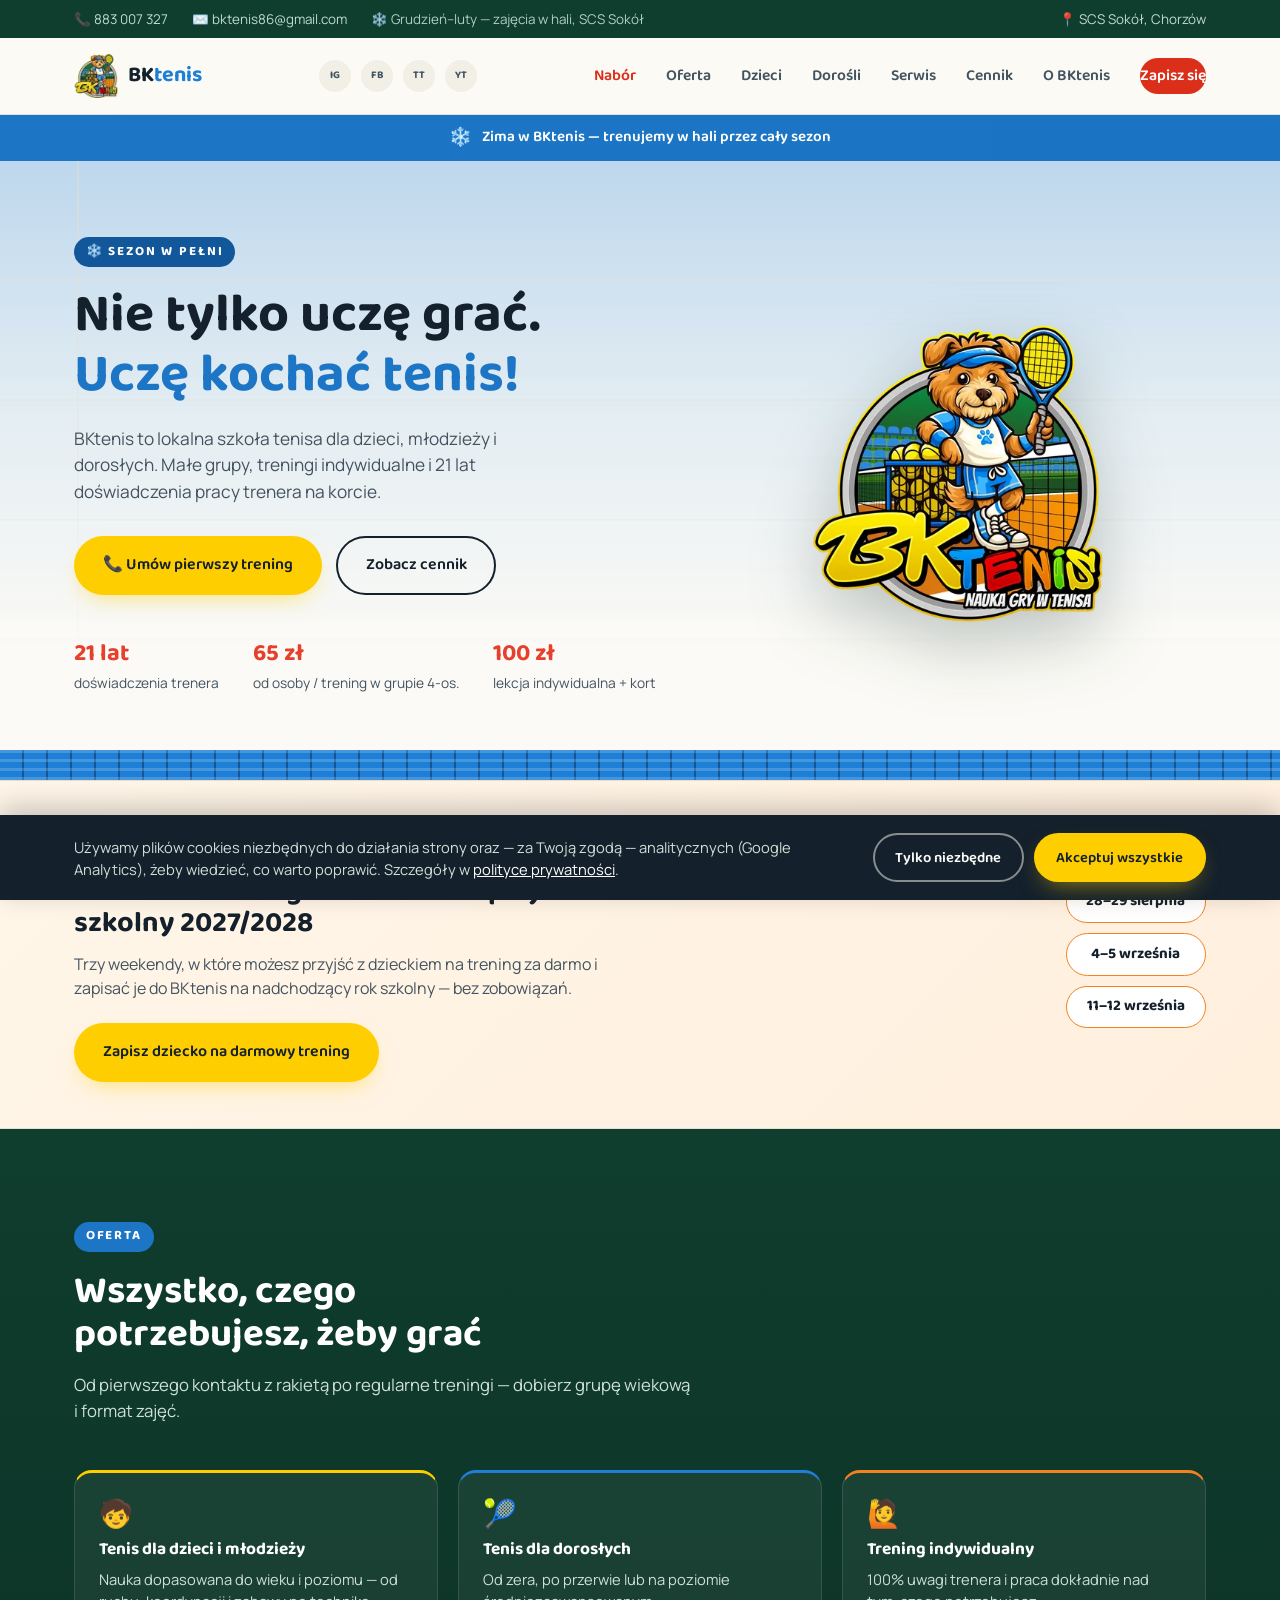
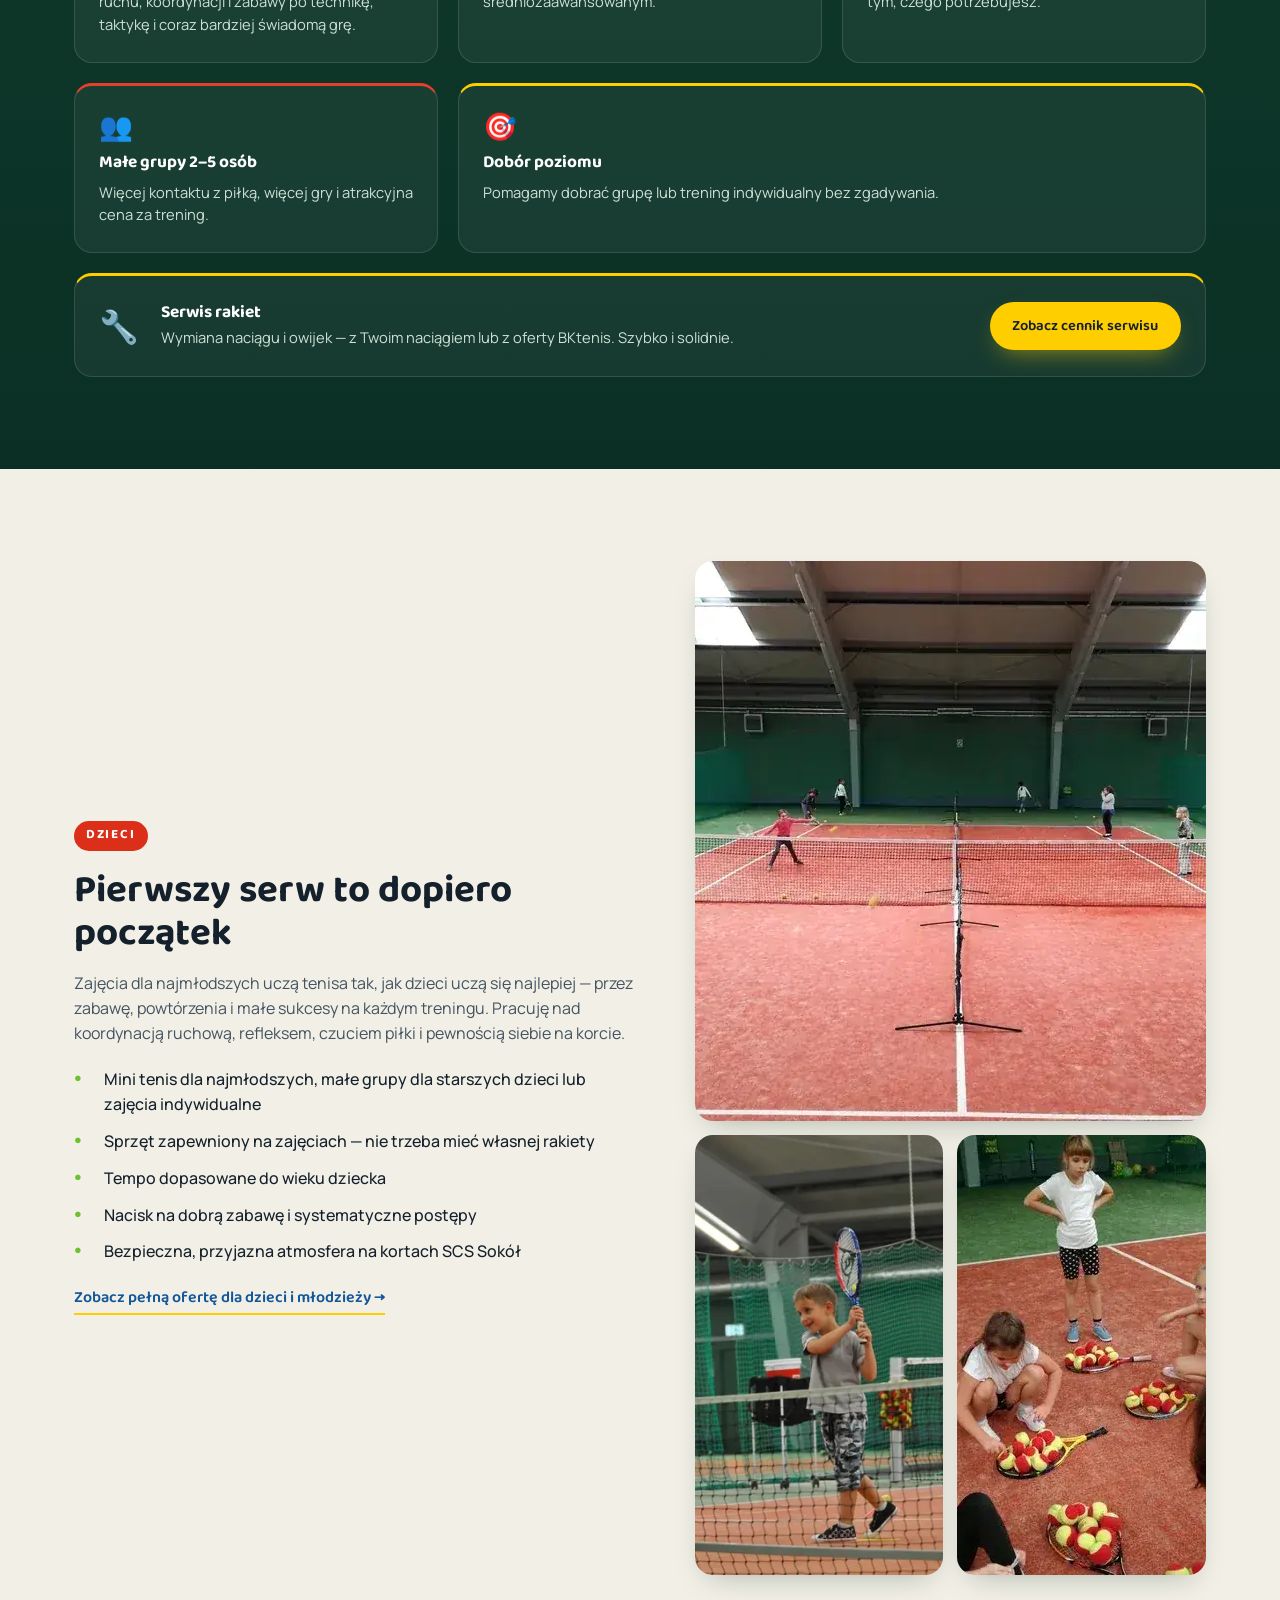
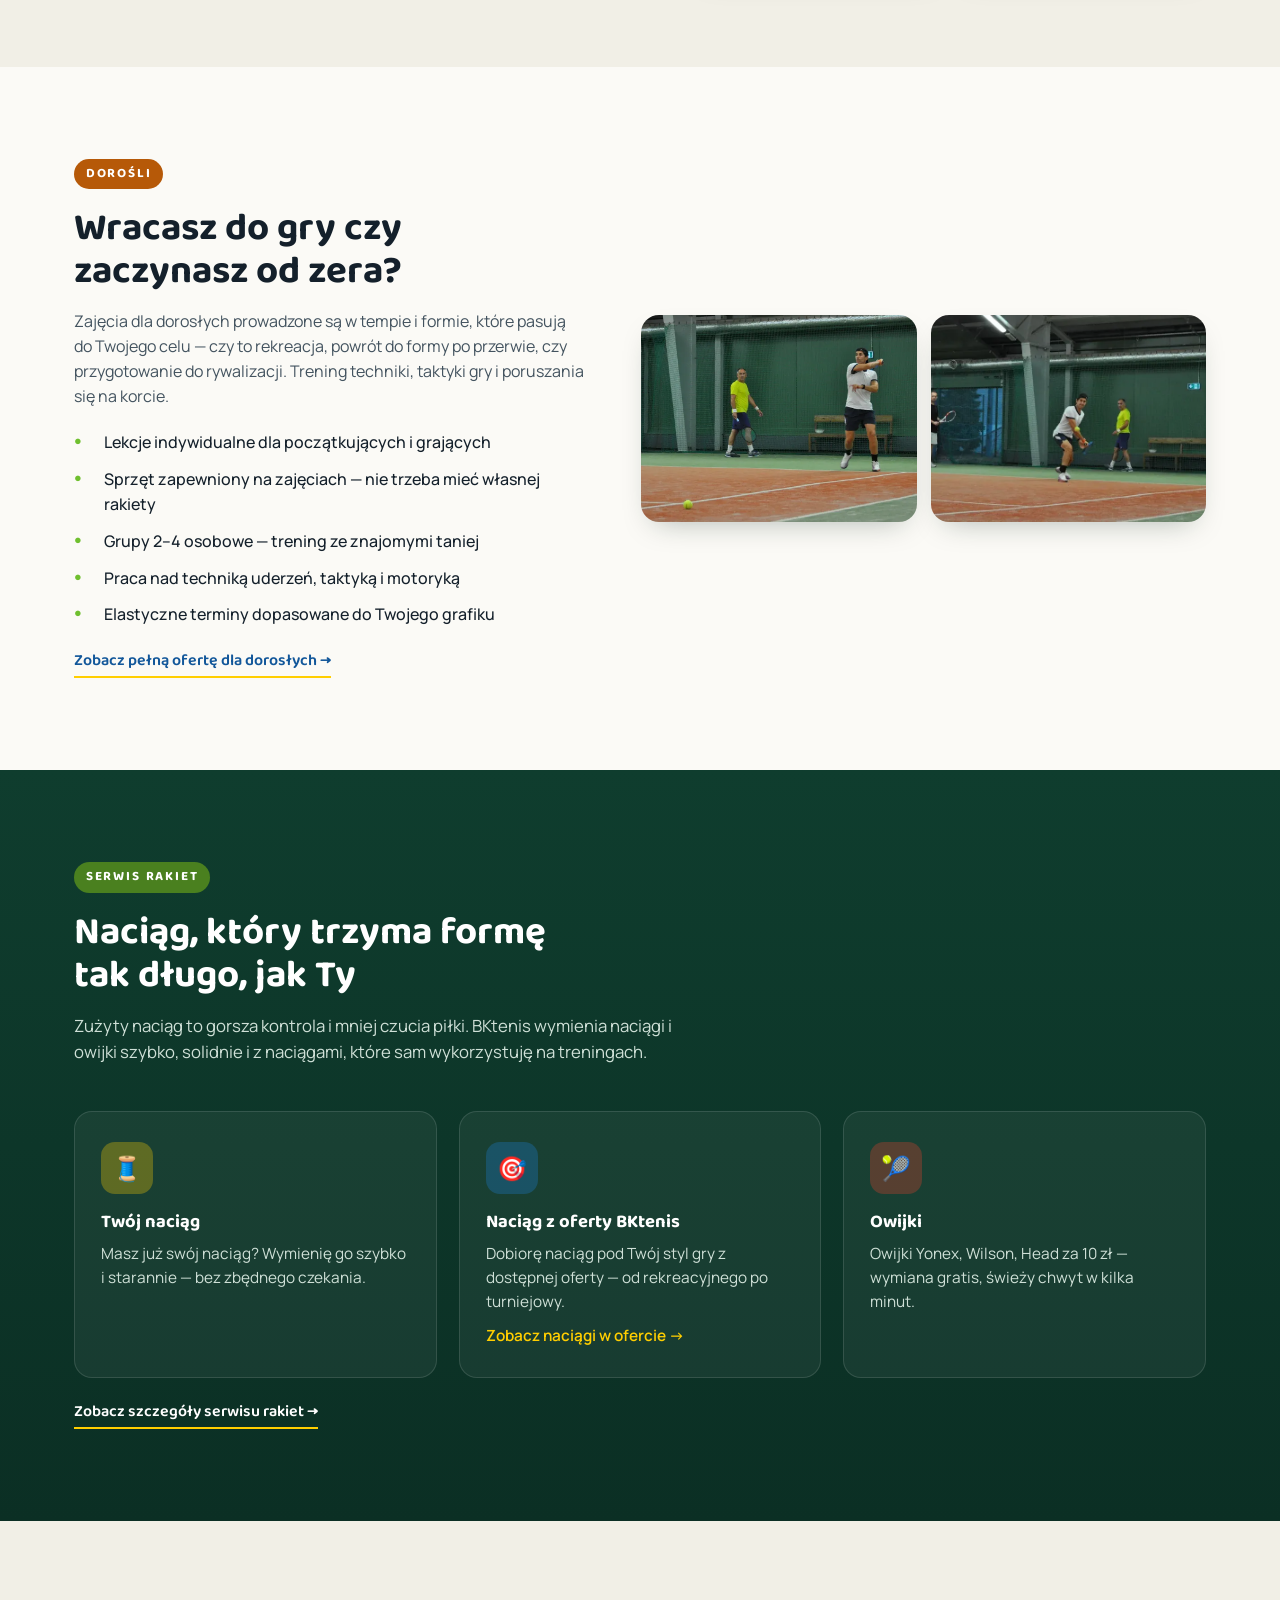
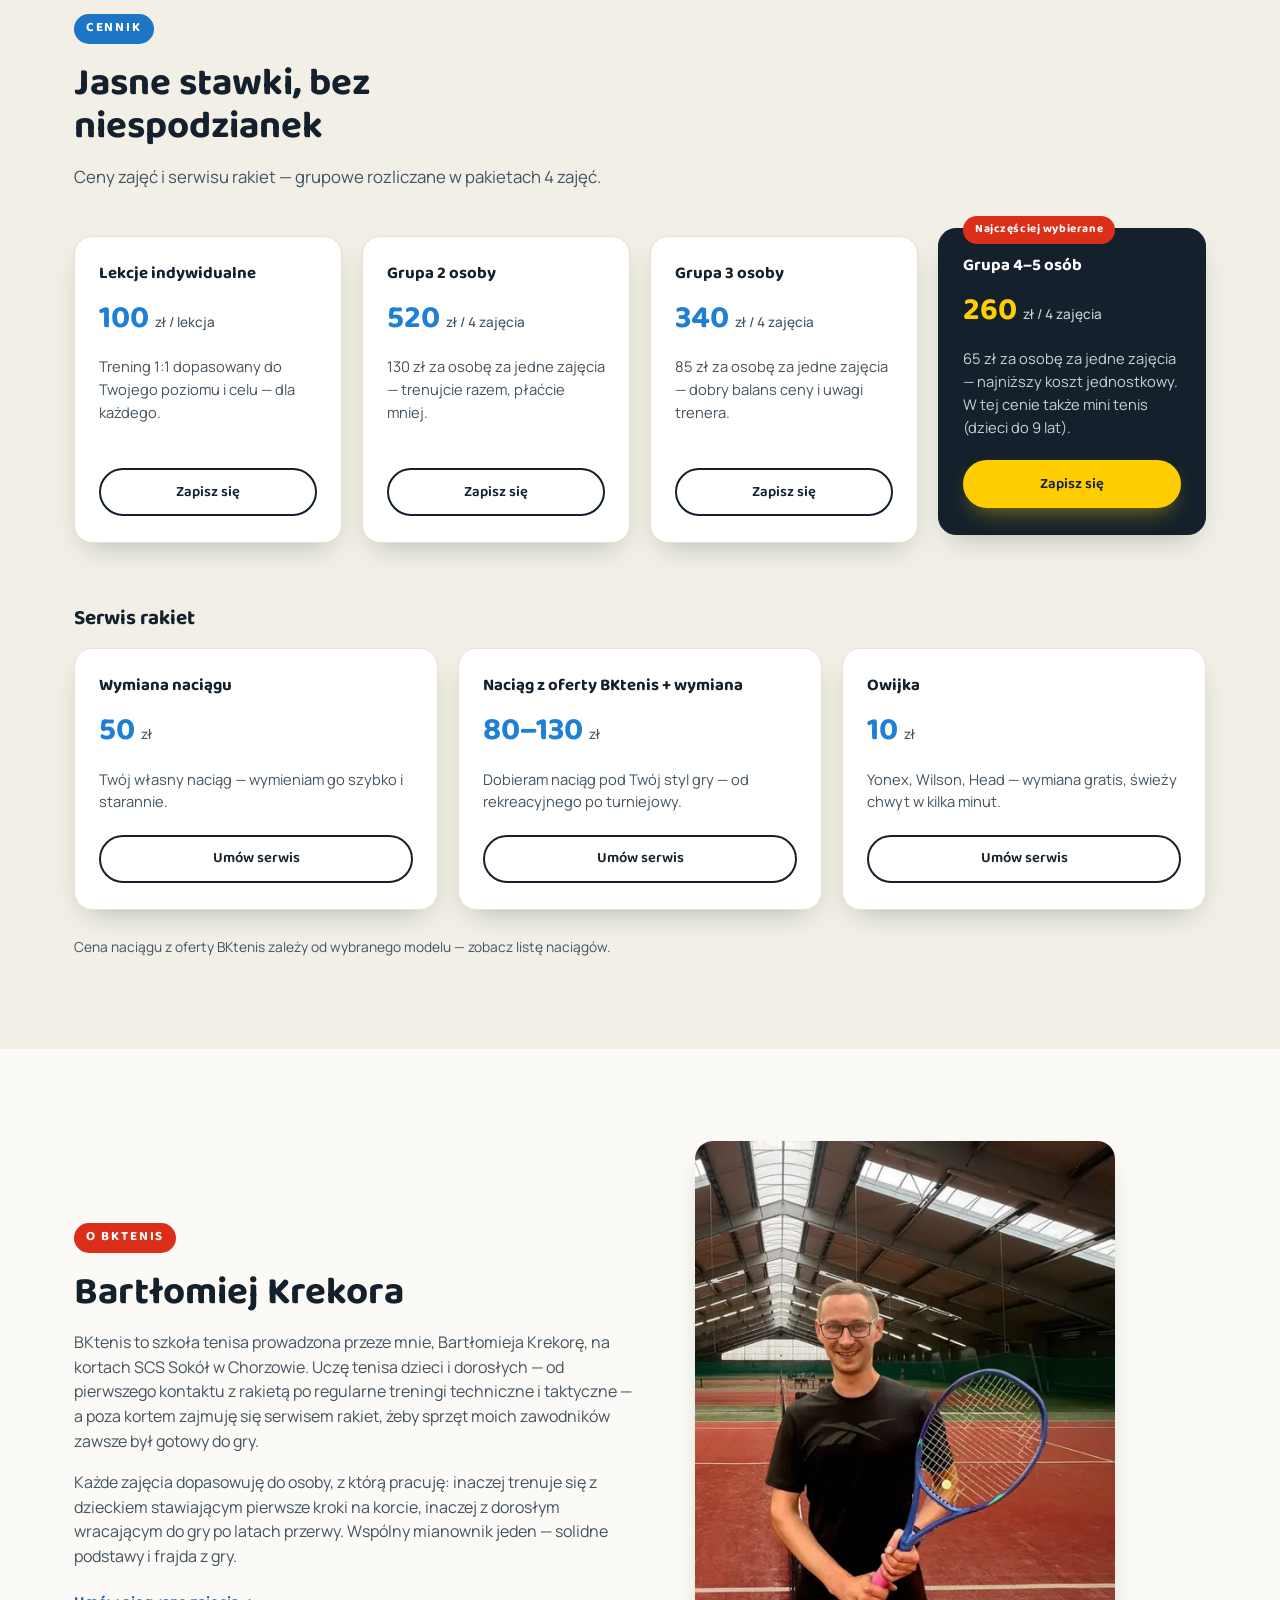
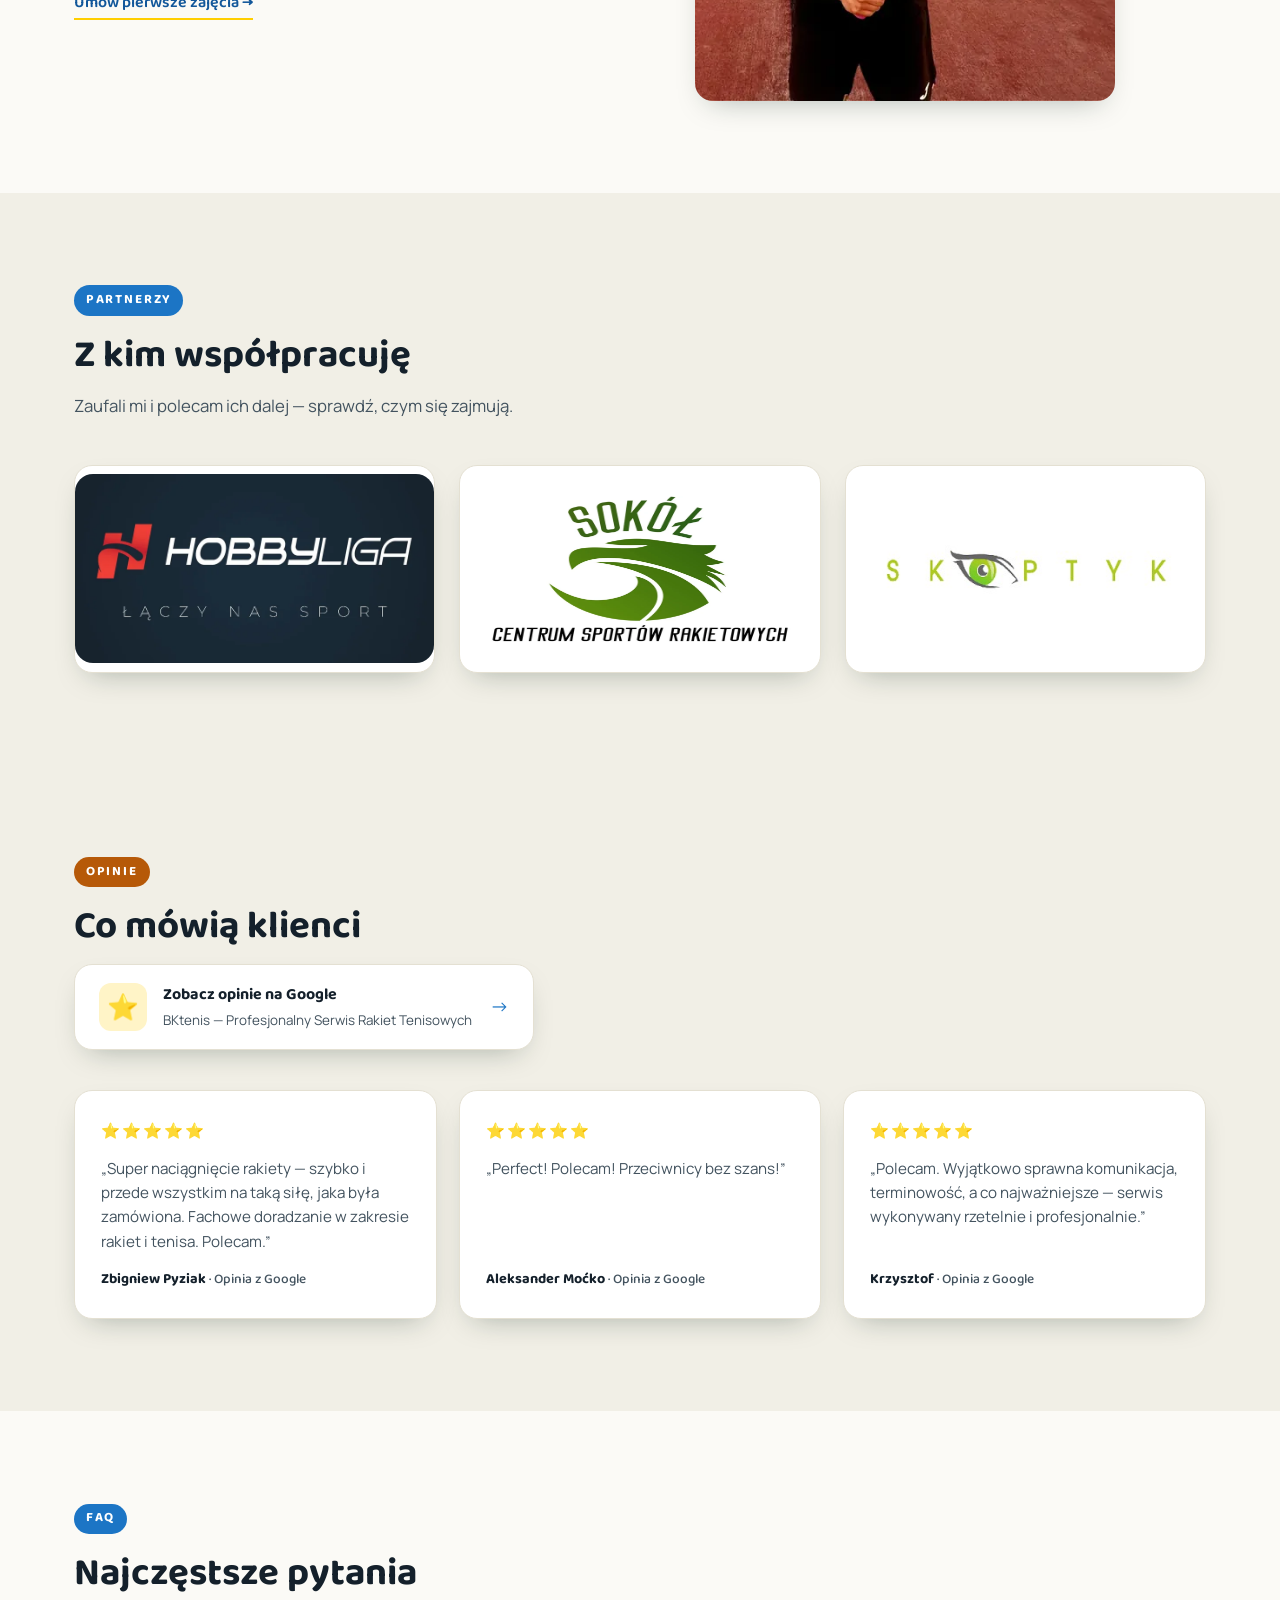
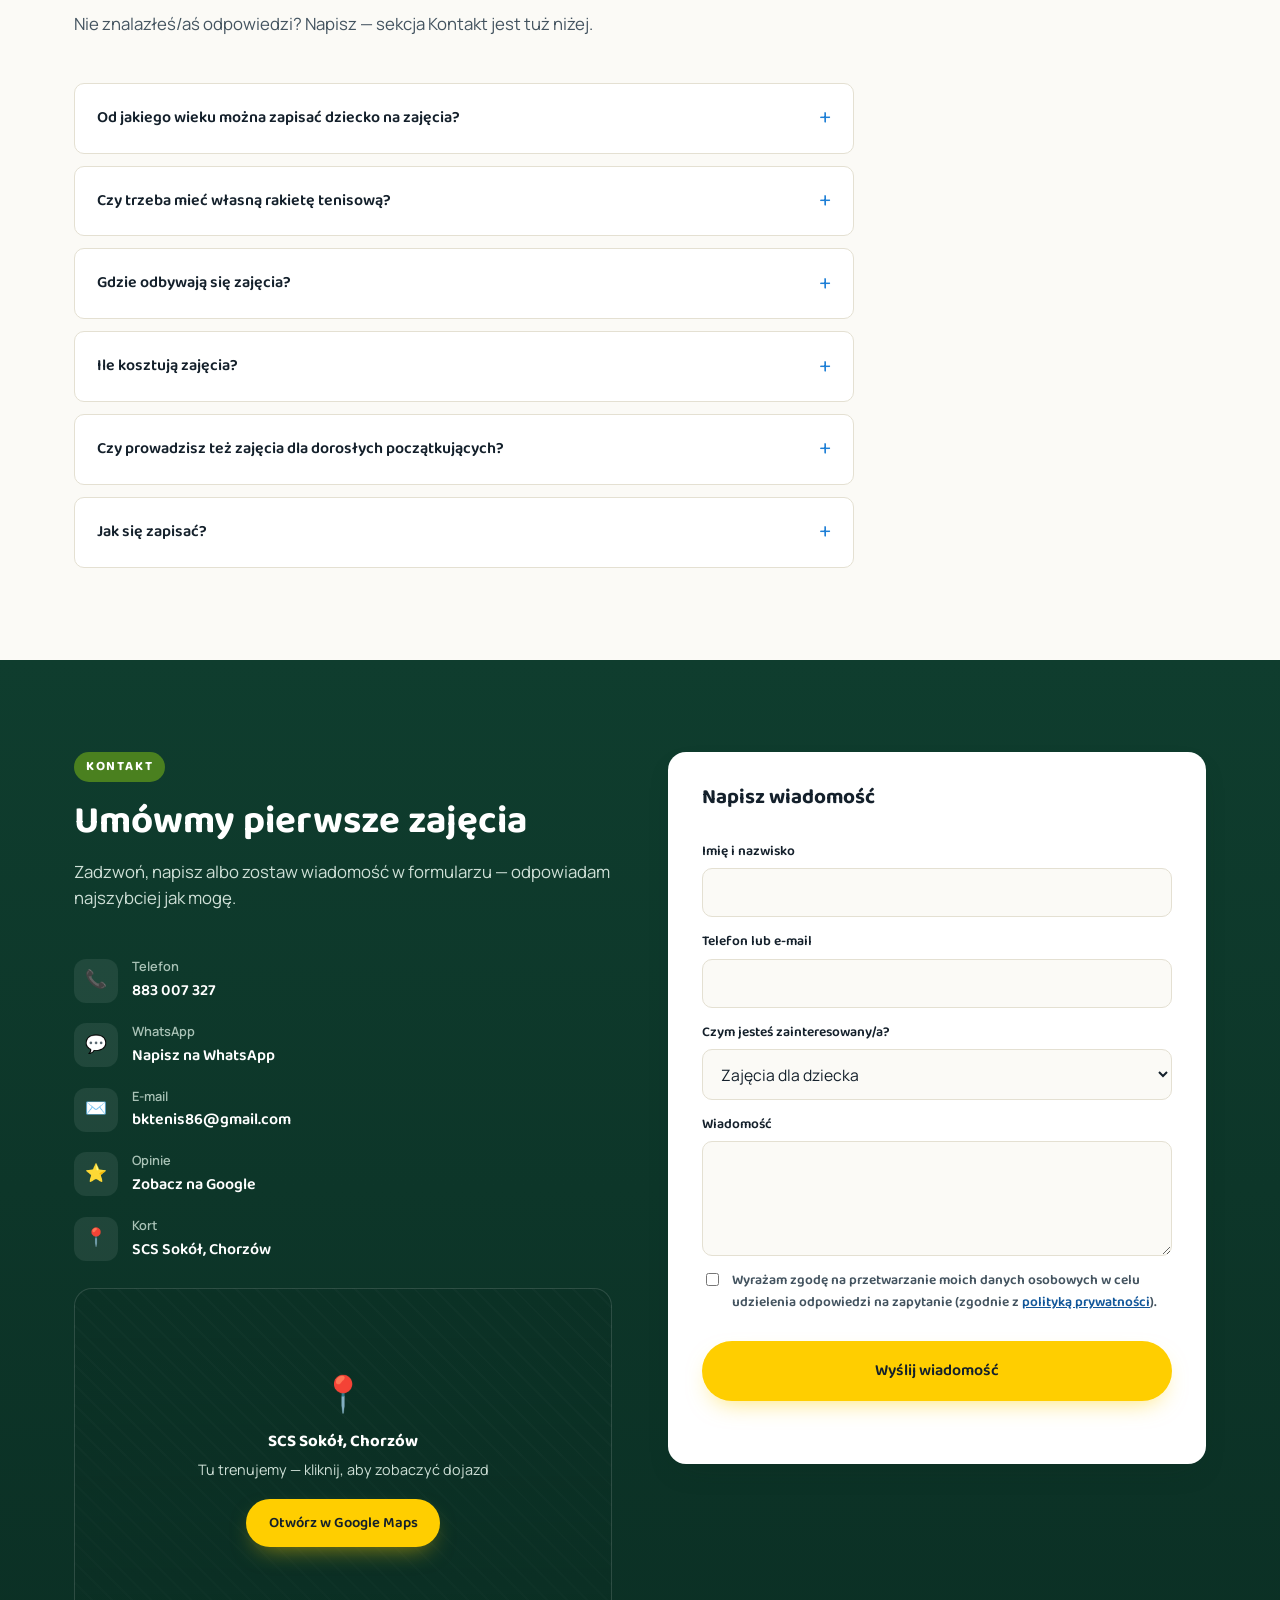
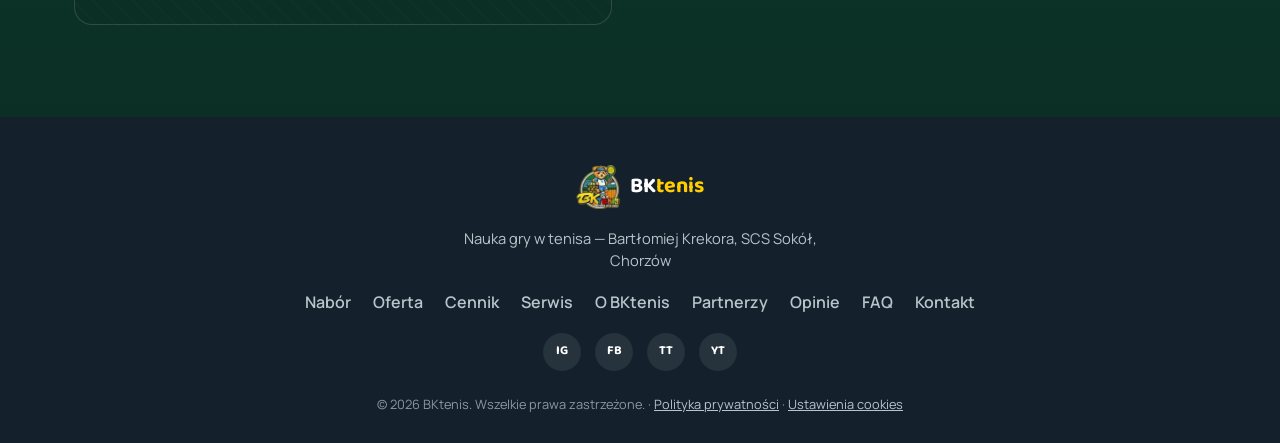
==== commit 35f6c5f2: "Strona główna: Grupa 4–5 osób z mini tenisem, ujednolicenie 2–5 osób Co-Authored-By: Claude Opus 5.5" ====
--- a/index.html
+++ b/index.html
@@ -207,7 +207,7 @@
       </article>
       <article class="offer-tile" style="--tile-c:var(--red)">
         <div class="offer-tile__icon">👥</div>
-        <h3>Małe grupy 2–4 osoby</h3>
+        <h3>Małe grupy 2–5 osób</h3>
         <p>Więcej kontaktu z piłką, więcej gry i atrakcyjna cena za trening.</p>
       </article>
       <article class="offer-tile" style="--tile-c:var(--yellow)">
@@ -254,7 +254,7 @@
       <h2 class="section__title">Pierwszy serw to dopiero początek</h2>
       <p>Zajęcia dla najmłodszych uczą tenisa tak, jak dzieci uczą się najlepiej — przez zabawę, powtórzenia i małe sukcesy na każdym treningu. Pracuję nad koordynacją ruchową, refleksem, czuciem piłki i pewnością siebie na korcie.</p>
       <ul class="check-list">
-        <li>Zajęcia indywidualne lub w małych grupach (2–4 osoby)</li>
+        <li>Mini tenis dla najmłodszych, małe grupy dla starszych dzieci lub zajęcia indywidualne</li>
         <li>Sprzęt zapewniony na zajęciach — nie trzeba mieć własnej rakiety</li>
         <li>Tempo dopasowane do wieku dziecka</li>
         <li>Nacisk na dobrą zabawę i systematyczne postępy</li>
@@ -355,9 +355,9 @@
 
       <div class="price-card price-card--featured">
         <p class="price-card__badge">Najczęściej wybierane</p>
-        <h3 class="price-card__title">Grupa 4 osoby</h3>
+        <h3 class="price-card__title">Grupa 4–5 osób</h3>
         <p class="price-card__price">260 <span>zł / 4 zajęcia</span></p>
-        <p class="price-card__desc">65 zł za osobę za jedne zajęcia — najniższy koszt jednostkowy.</p>
+        <p class="price-card__desc">65 zł za osobę za jedne zajęcia — najniższy koszt jednostkowy. W tej cenie także mini tenis (dzieci do 9 lat).</p>
         <a href="#kontakt" class="btn btn--primary btn--sm">Zapisz się</a>
       </div>
     </div>
@@ -495,7 +495,7 @@
       </details>
       <details class="faq-item">
         <summary>Ile kosztują zajęcia?</summary>
-        <p>Lekcja indywidualna to 100 zł. Zajęcia grupowe (2–4 osoby) rozliczane są w pakietach 4 spotkań. Pełny cennik razem z serwisem rakiet znajdziesz w sekcji <a href="#cennik">Cennik</a>.</p>
+        <p>Lekcja indywidualna to 100 zł. Zajęcia grupowe (2–5 osób) rozliczane są w pakietach 4 spotkań. Pełny cennik razem z serwisem rakiet znajdziesz w sekcji <a href="#cennik">Cennik</a>.</p>
       </details>
       <details class="faq-item">
         <summary>Czy prowadzisz też zajęcia dla dorosłych początkujących?</summary>
--- a/styles.css
+++ b/styles.css
@@ -521,6 +521,7 @@
 }
 .cards--4{ grid-template-columns: repeat(4, 1fr); }
 .cards--3{ grid-template-columns: repeat(3, 1fr); }
+.cards--2{ grid-template-columns: repeat(2, 1fr); }
 
 .card{
   background:#fff;
@@ -1126,7 +1127,7 @@
   .hero{ padding-top: 60px; }
   .hero__stats{ gap: 22px; }
   .section{ padding: 64px 0; }
-  .cards--4, .cards--3{ grid-template-columns: 1fr; }
+  .cards--4, .cards--3, .cards--2{ grid-template-columns: 1fr; }
   .price-grid{ grid-template-columns: 1fr; }
   .kontakt__form{ padding: 26px 22px; }
 }
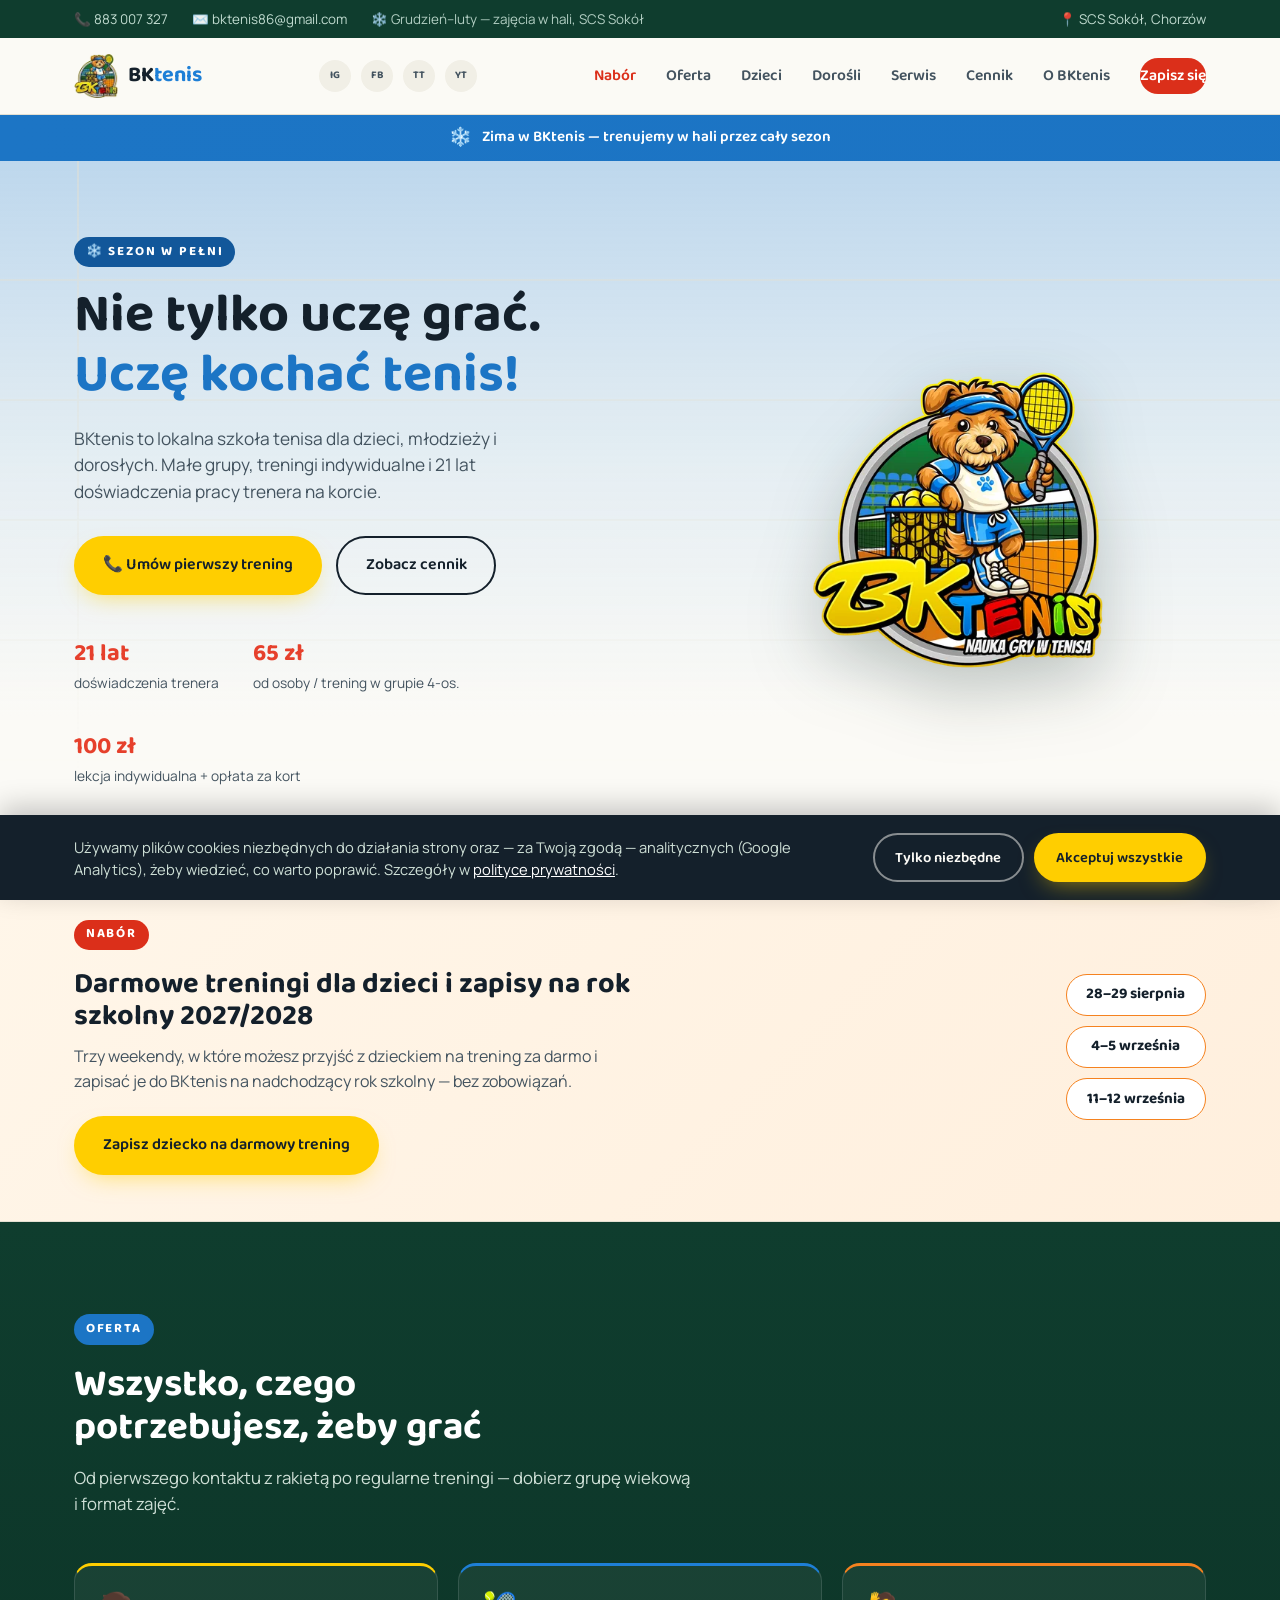
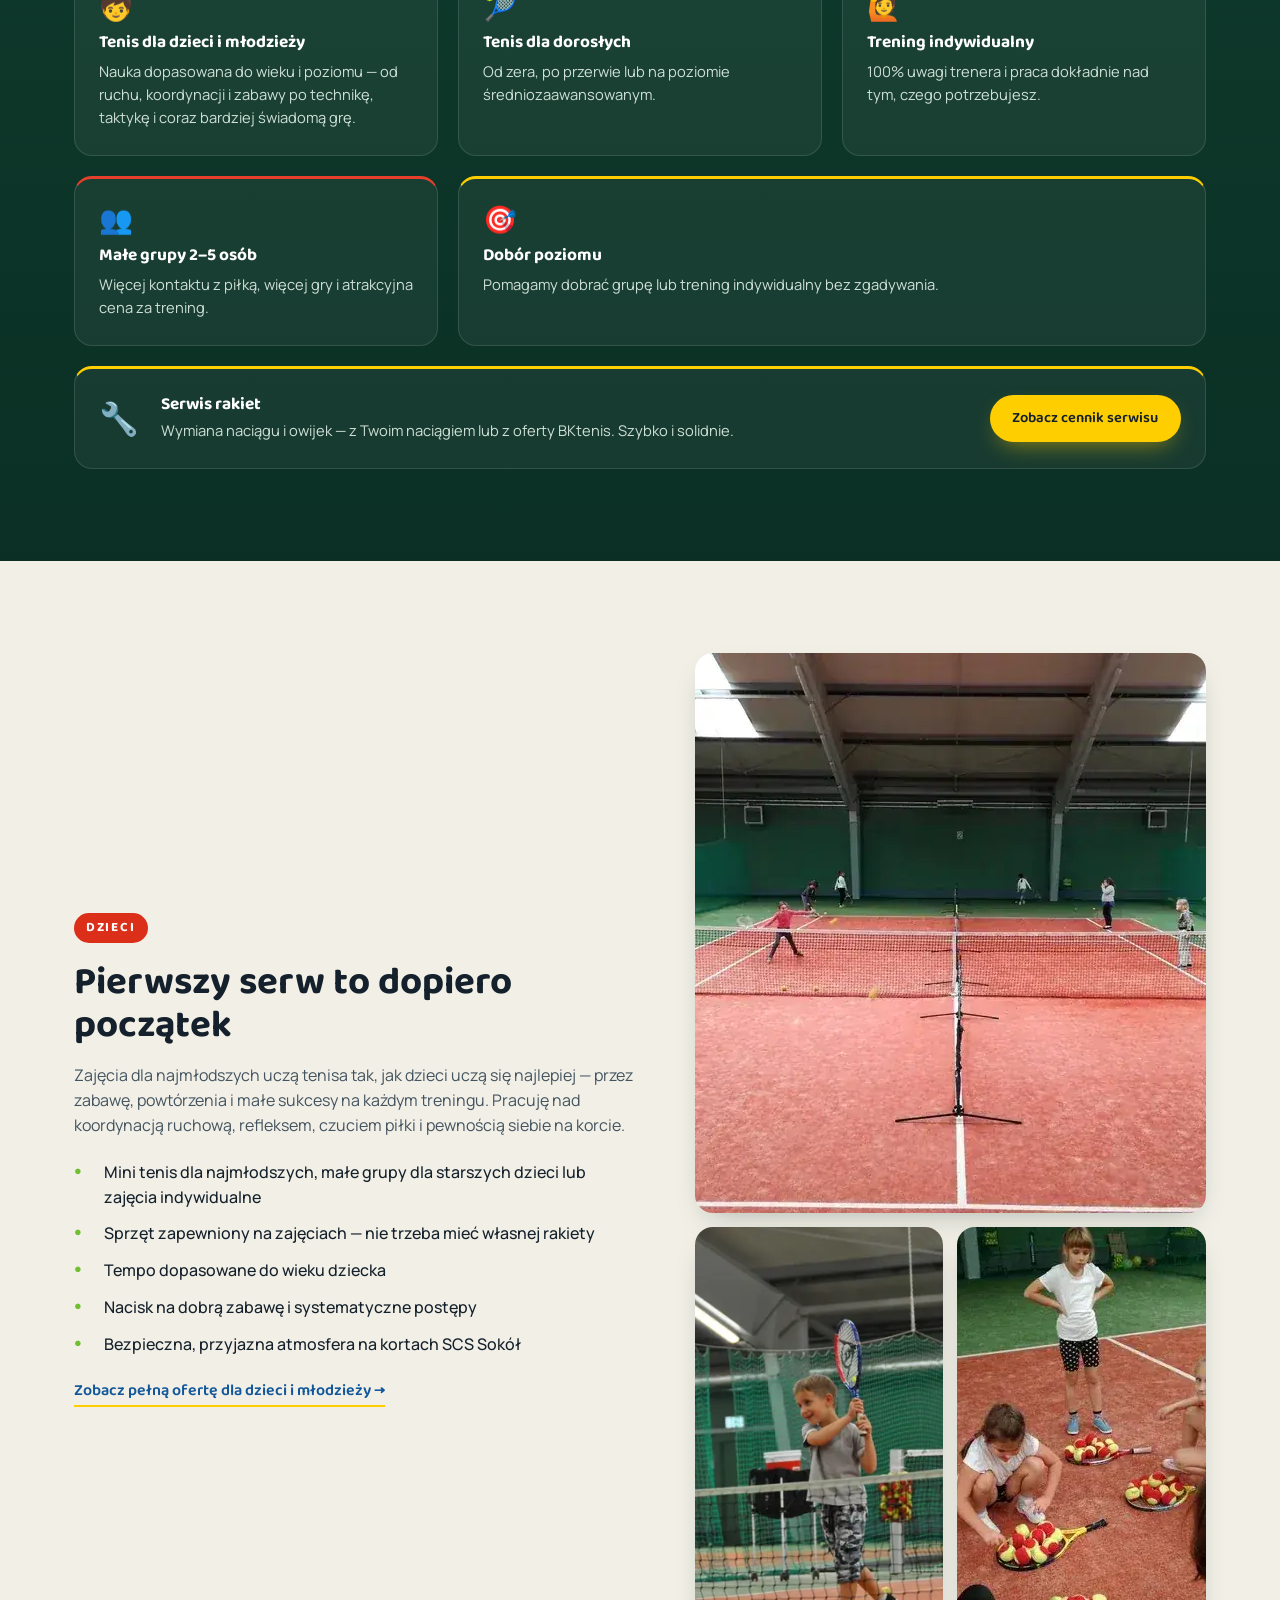
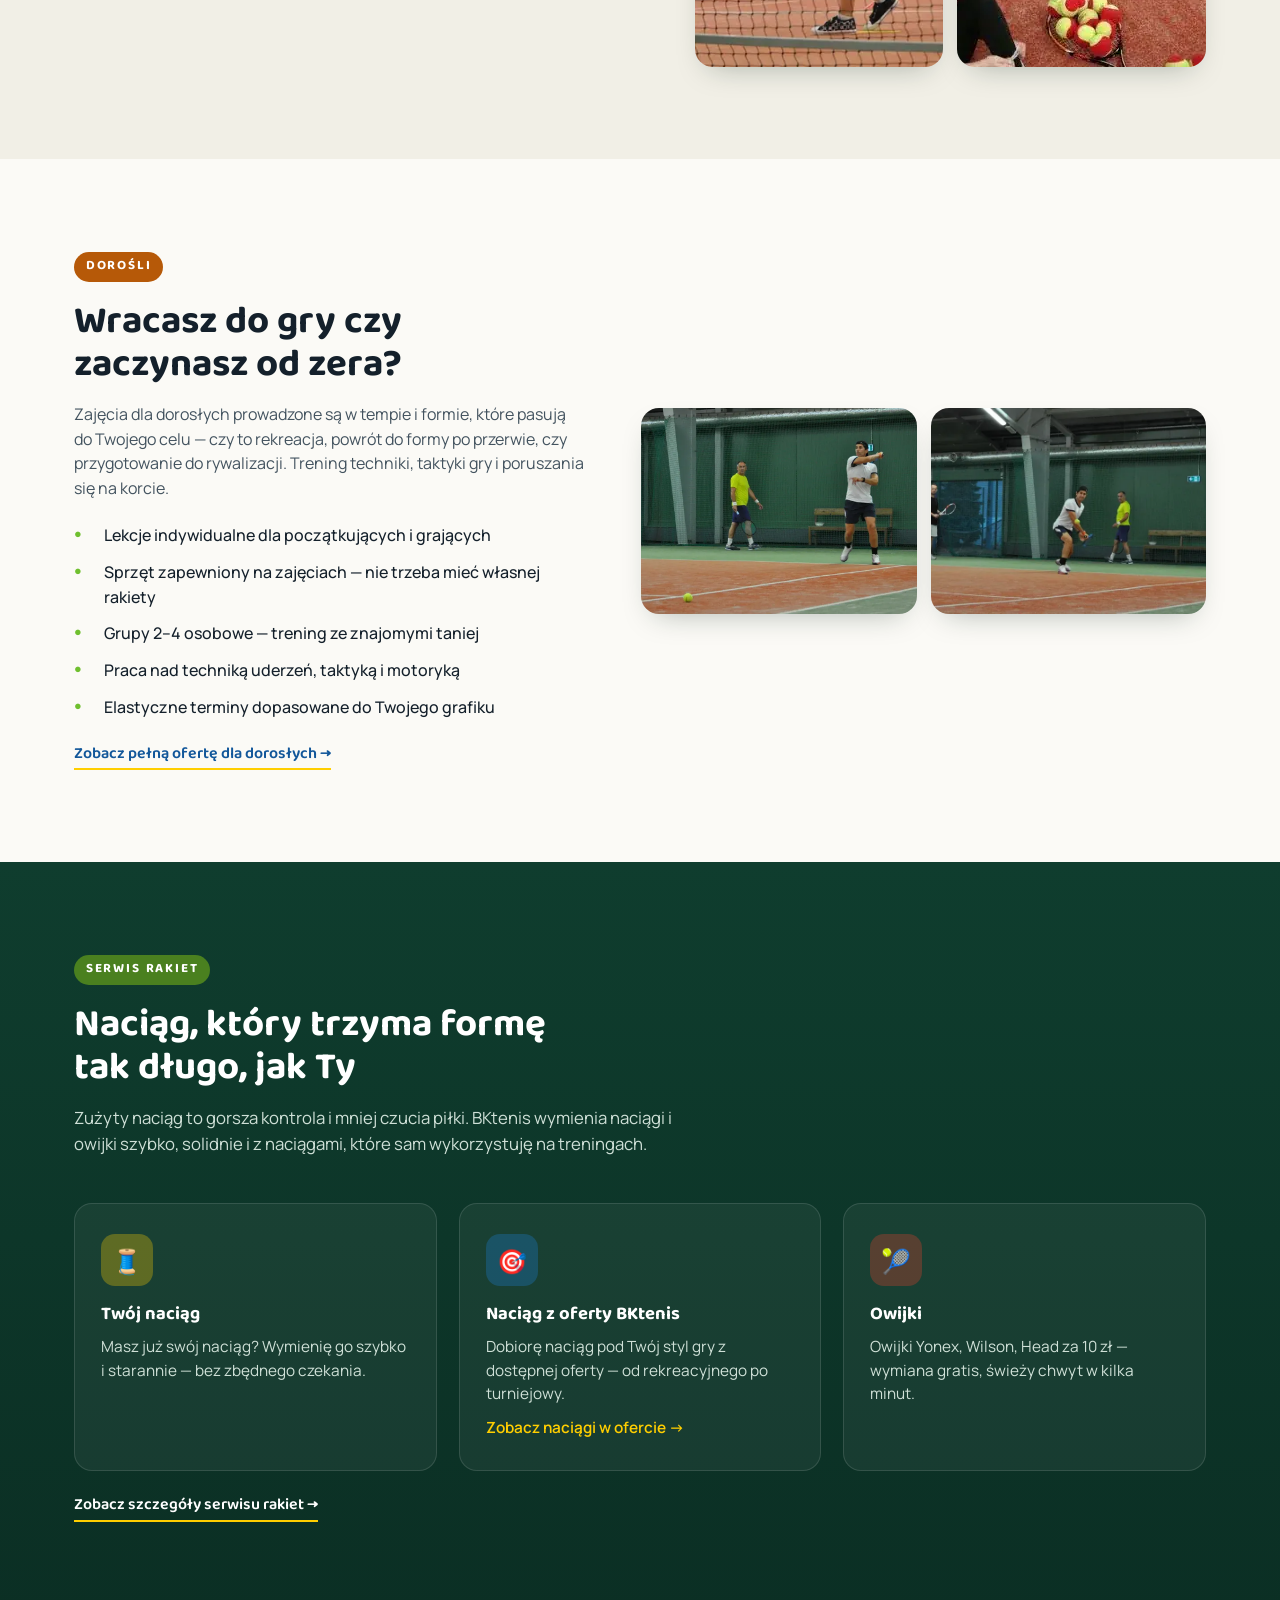
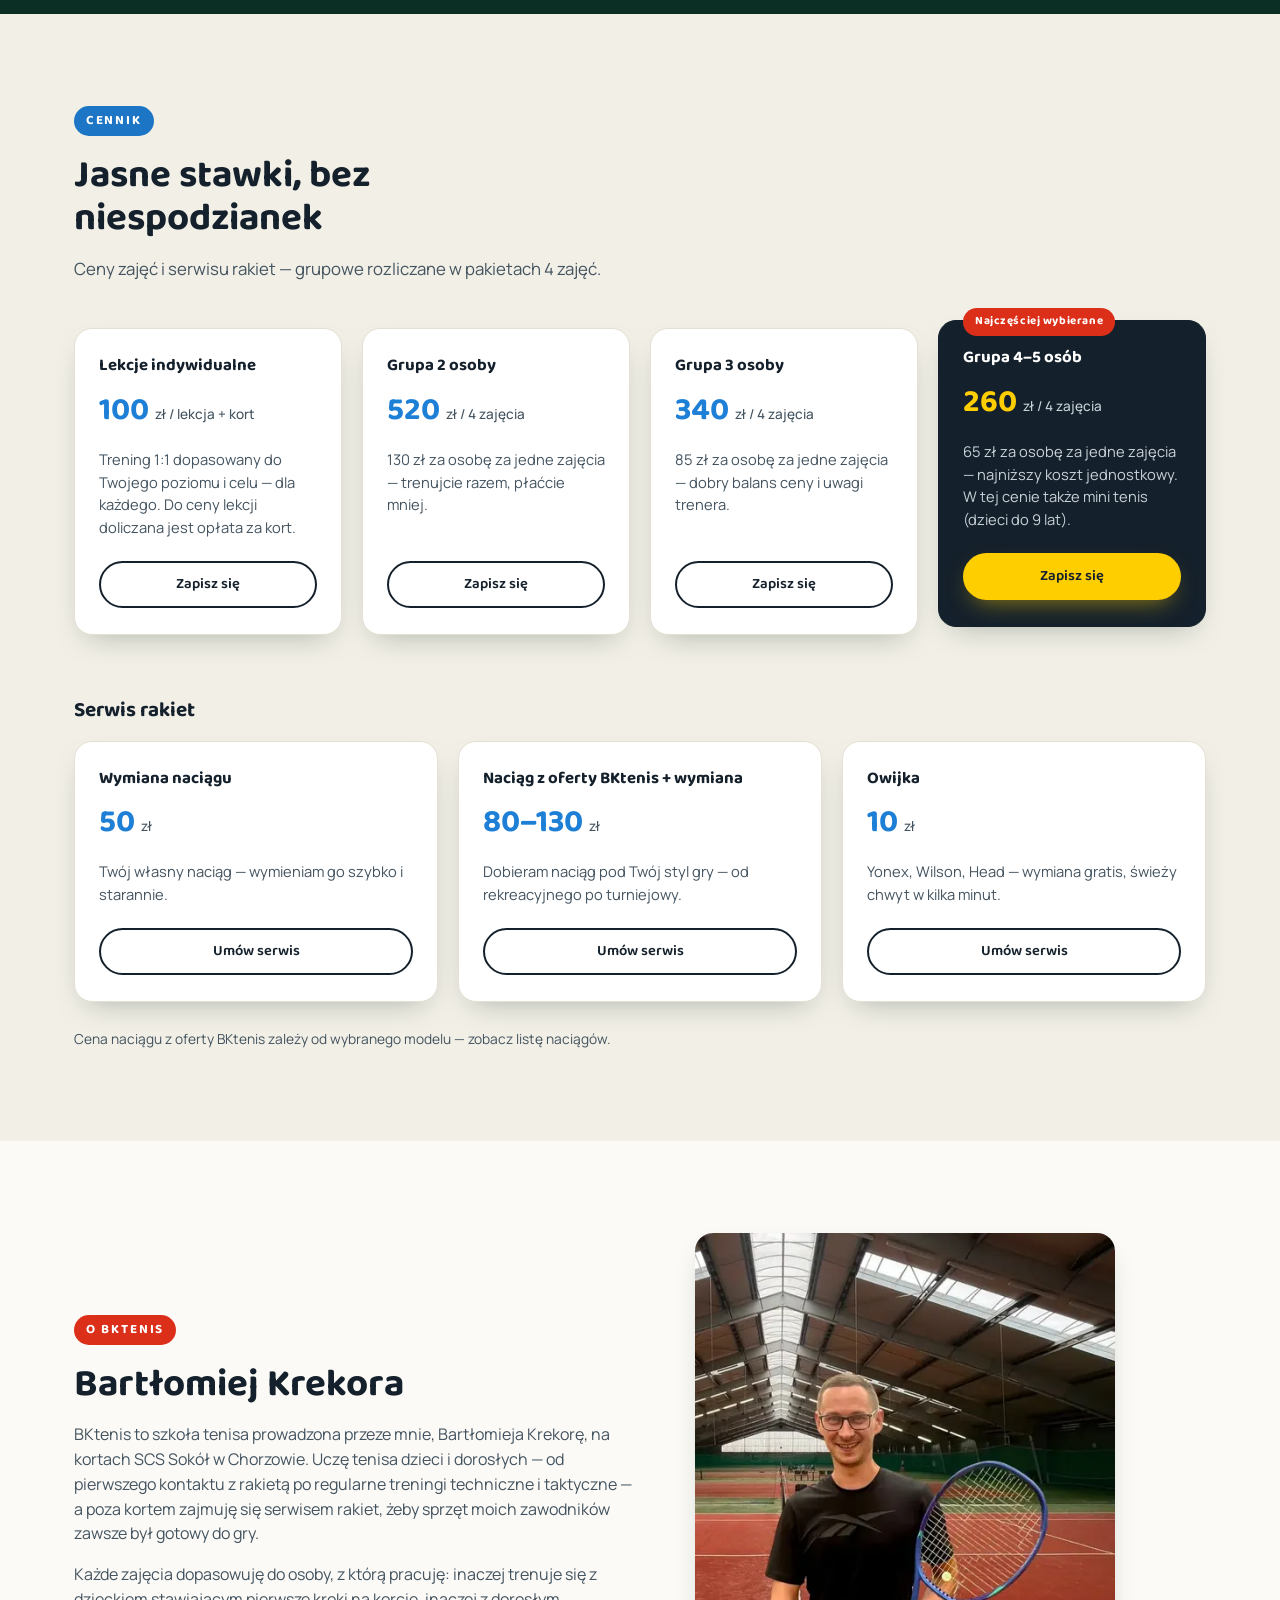
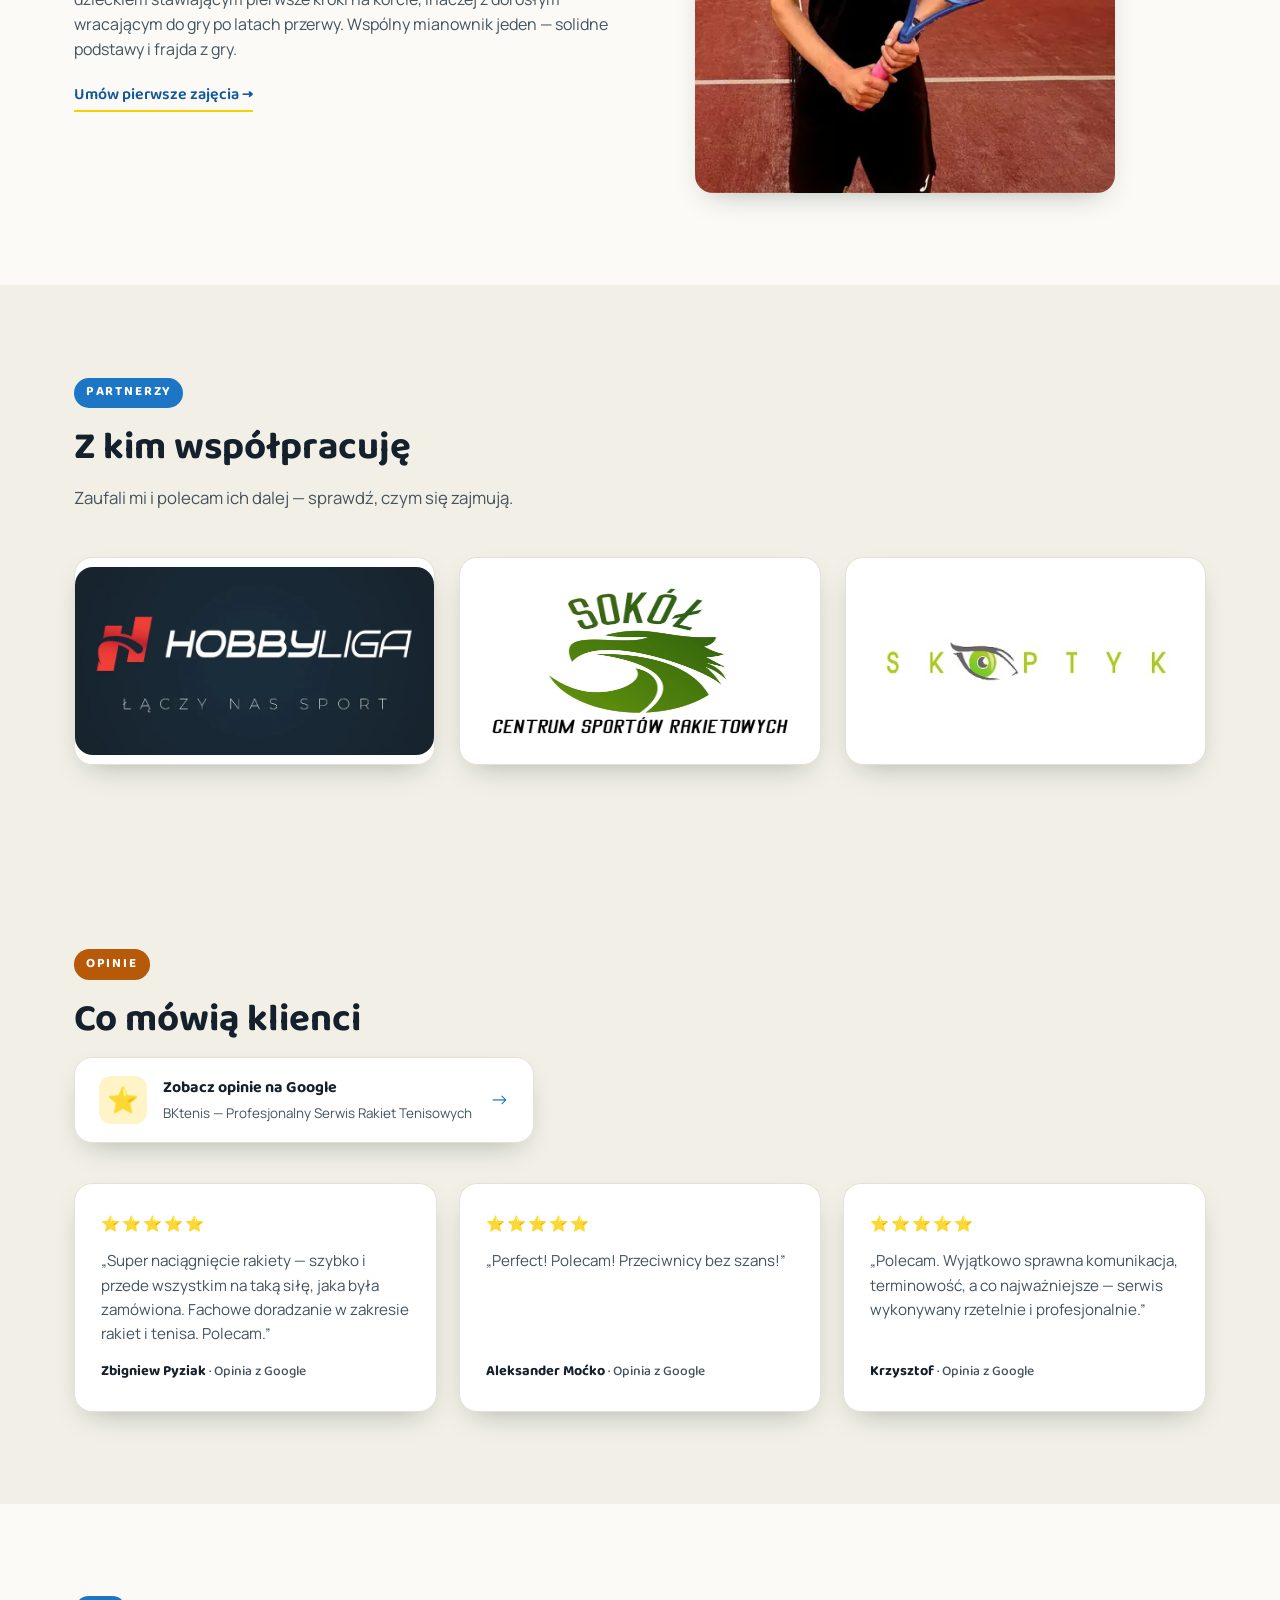
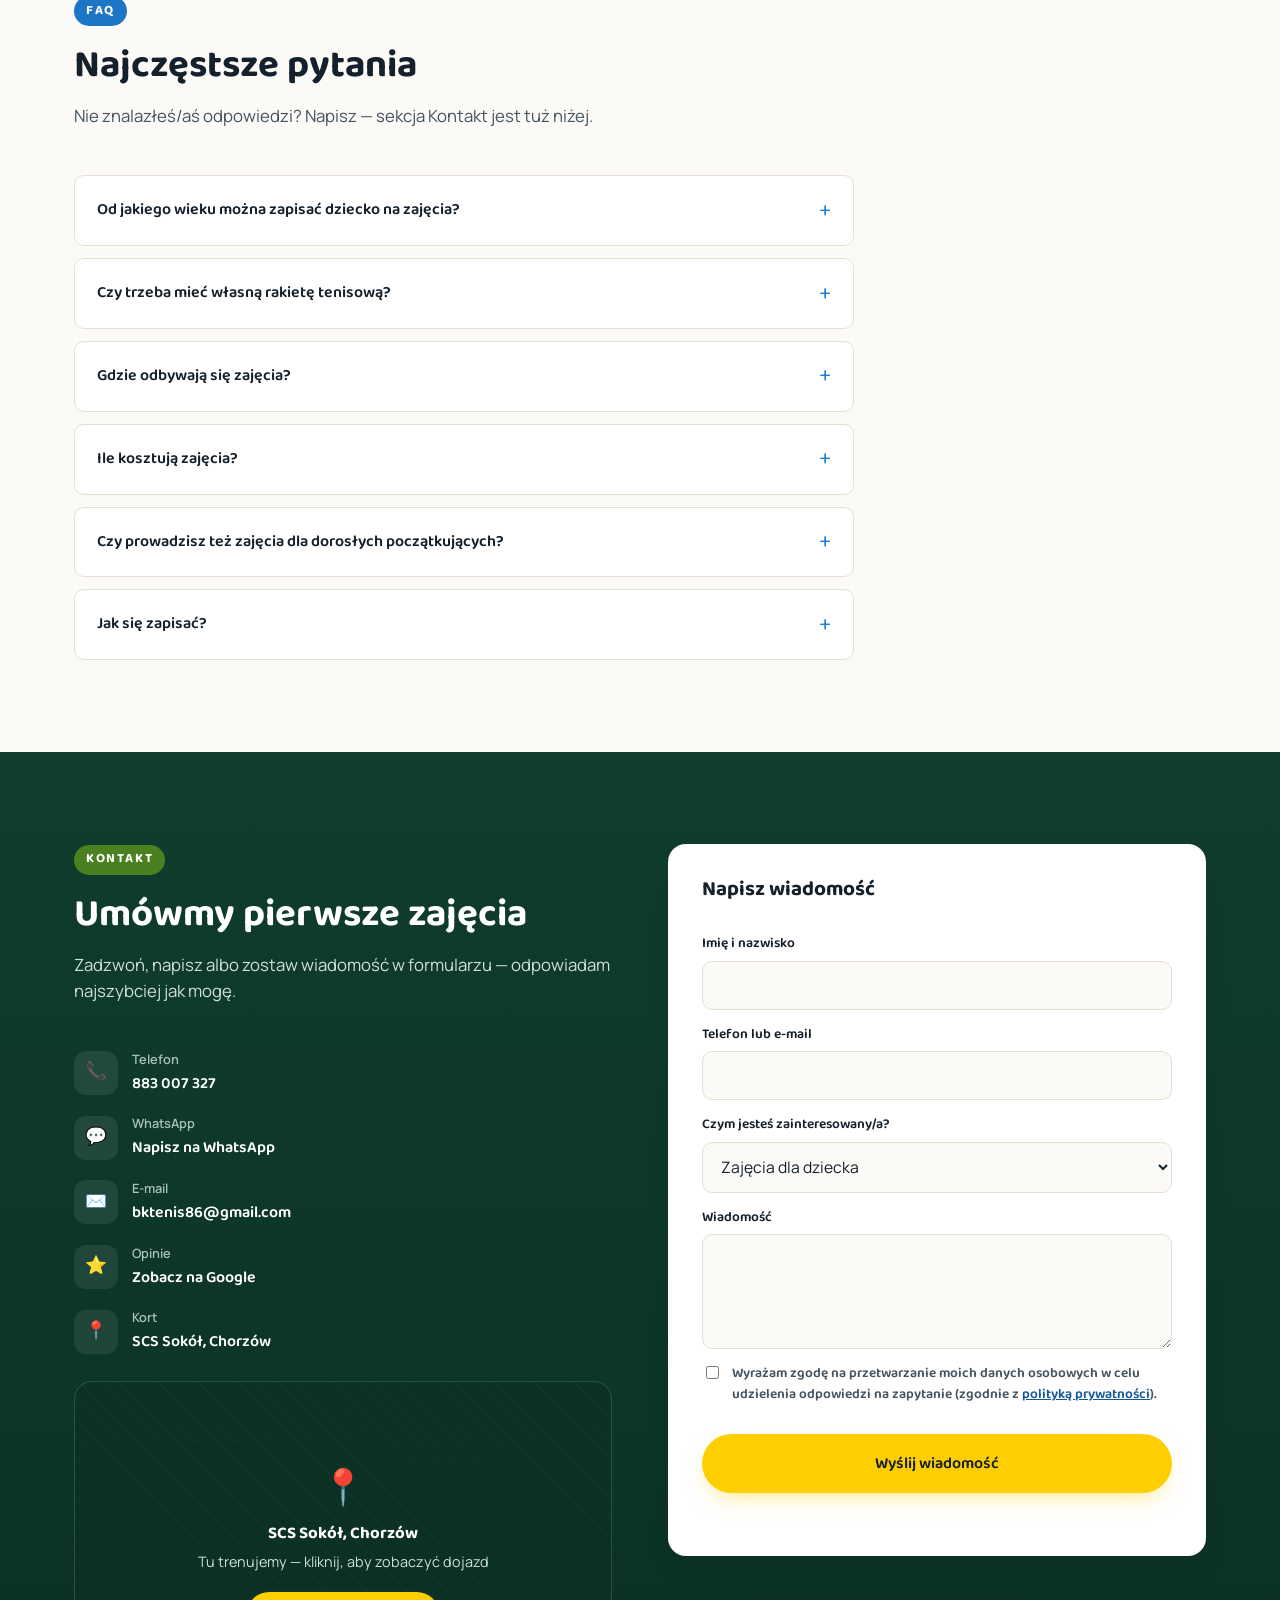
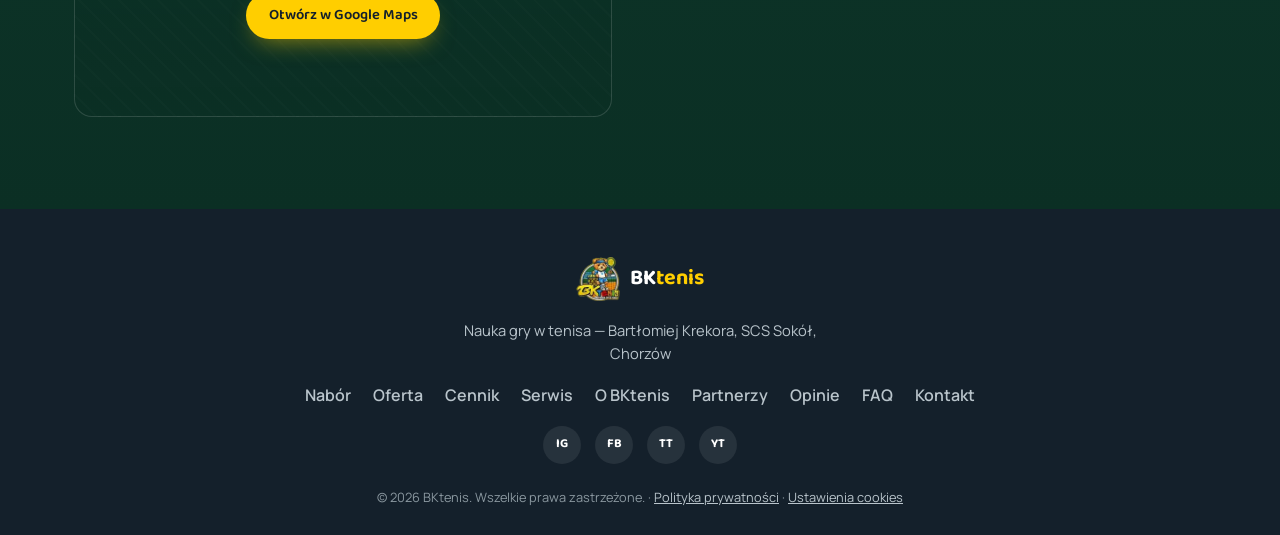
==== commit 436a8f25: "Lekcja indywidualna: + opłata za kort Co-Authored-By: Claude Opus 5.5 <noreply@anthropic.com> Claude" ====
--- a/index.html
+++ b/index.html
@@ -156,7 +156,7 @@
       <div class="hero__stats">
         <div class="stat"><strong>21 lat</strong><span>doświadczenia trenera</span></div>
         <div class="stat"><strong>65 zł</strong><span>od osoby / trening w grupie 4-os.</span></div>
-        <div class="stat"><strong>100 zł</strong><span>lekcja indywidualna + kort</span></div>
+        <div class="stat"><strong>100 zł</strong><span>lekcja indywidualna + opłata za kort</span></div>
       </div>
     </div>
     <div class="hero__art">
@@ -334,8 +334,8 @@
     <div class="price-grid">
       <div class="price-card">
         <h3 class="price-card__title">Lekcje indywidualne</h3>
-        <p class="price-card__price">100 <span>zł / lekcja</span></p>
-        <p class="price-card__desc">Trening 1:1 dopasowany do Twojego poziomu i celu — dla każdego.</p>
+        <p class="price-card__price">100 <span>zł / lekcja + kort</span></p>
+        <p class="price-card__desc">Trening 1:1 dopasowany do Twojego poziomu i celu — dla każdego. Do ceny lekcji doliczana jest opłata za kort.</p>
         <a href="#kontakt" class="btn btn--outline btn--sm">Zapisz się</a>
       </div>
 
@@ -495,7 +495,7 @@
       </details>
       <details class="faq-item">
         <summary>Ile kosztują zajęcia?</summary>
-        <p>Lekcja indywidualna to 100 zł. Zajęcia grupowe (2–5 osób) rozliczane są w pakietach 4 spotkań. Pełny cennik razem z serwisem rakiet znajdziesz w sekcji <a href="#cennik">Cennik</a>.</p>
+        <p>Lekcja indywidualna to 100 zł + opłata za kort. Zajęcia grupowe (2–5 osób) rozliczane są w pakietach 4 spotkań. Pełny cennik razem z serwisem rakiet znajdziesz w sekcji <a href="#cennik">Cennik</a>.</p>
       </details>
       <details class="faq-item">
         <summary>Czy prowadzisz też zajęcia dla dorosłych początkujących?</summary>
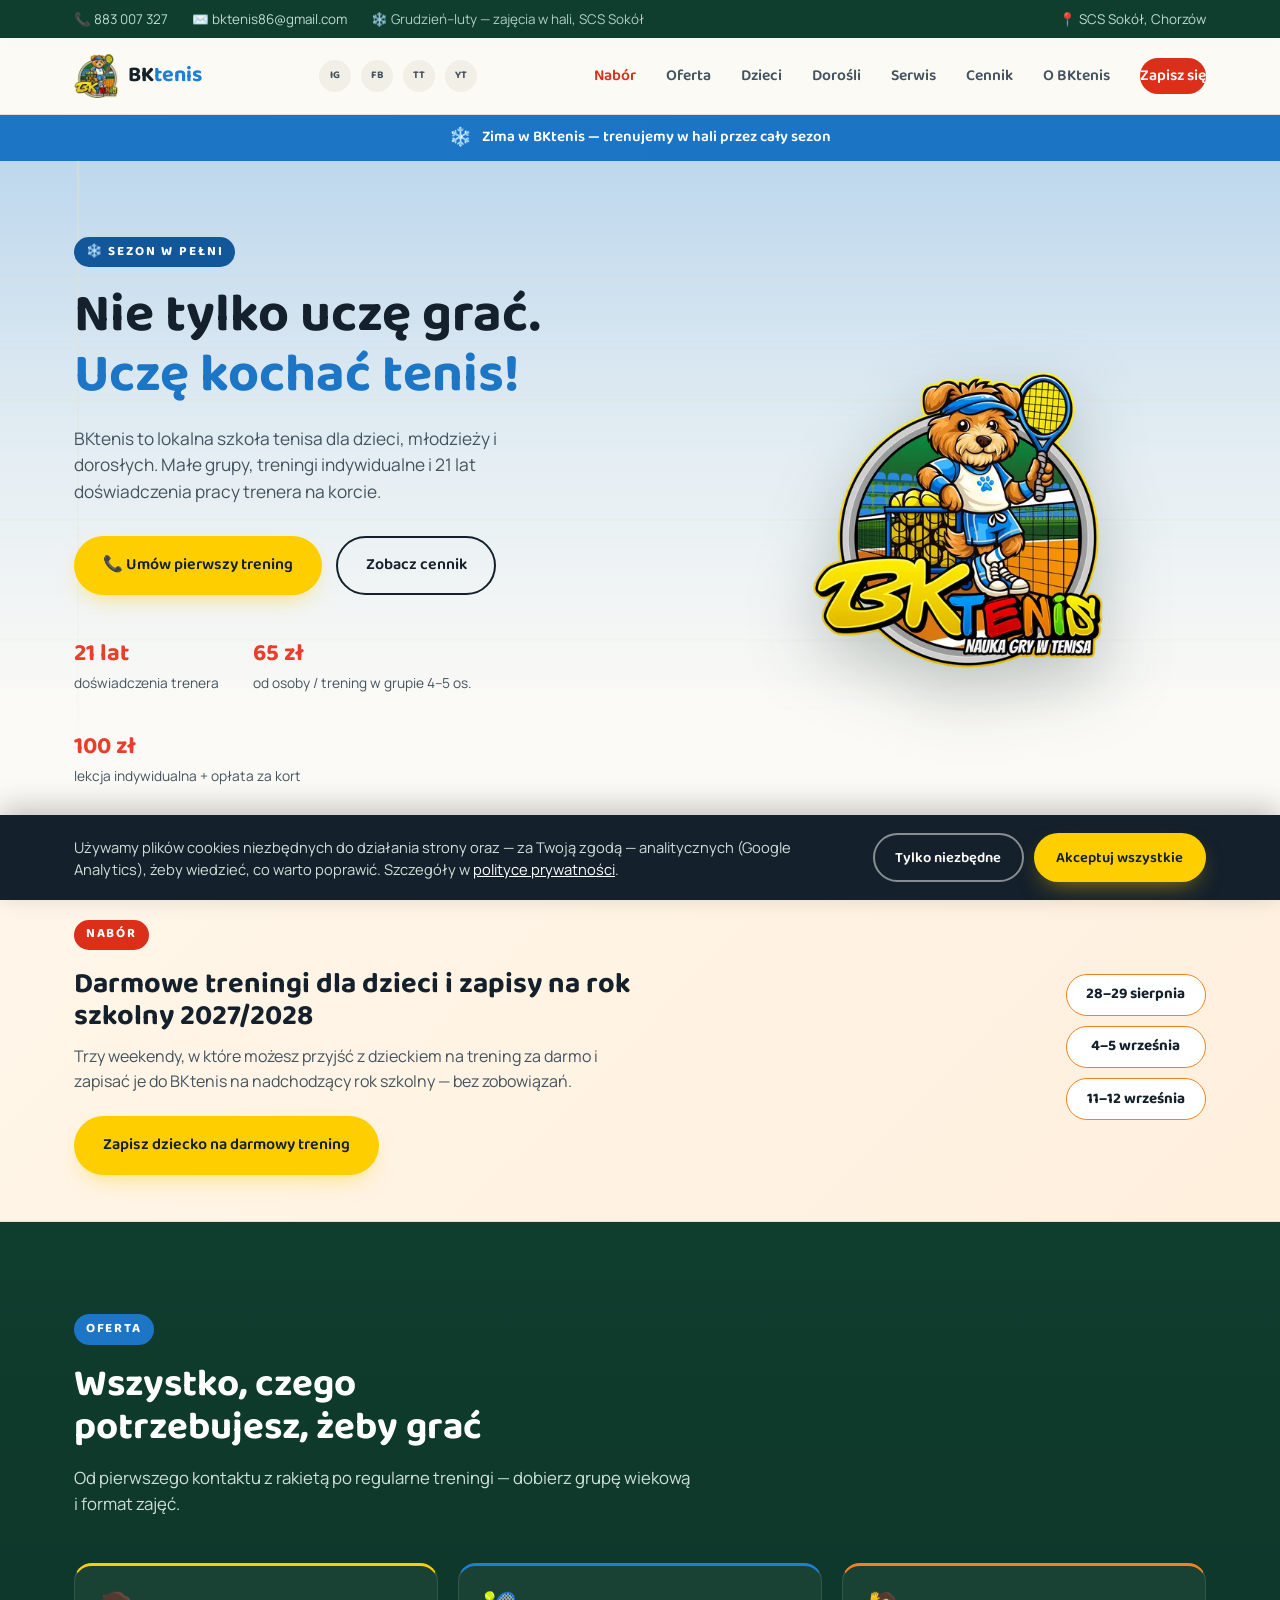
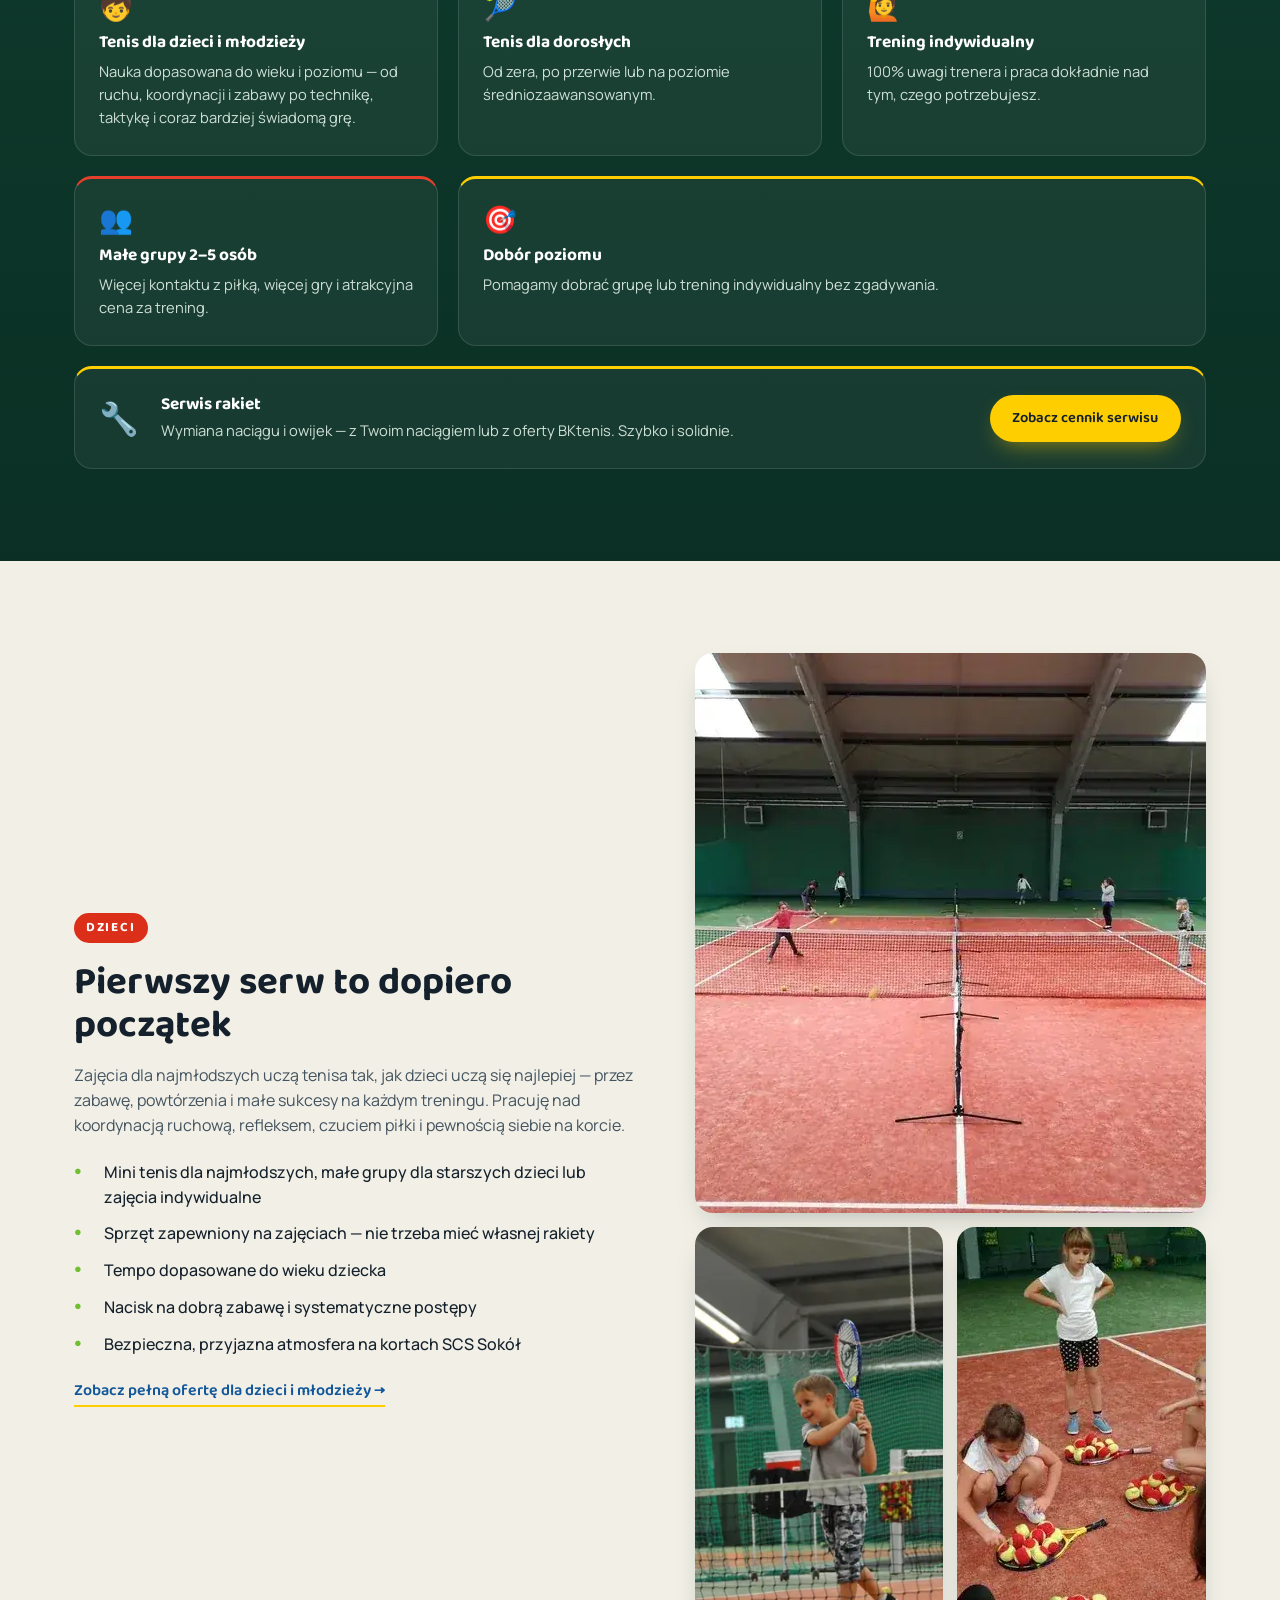
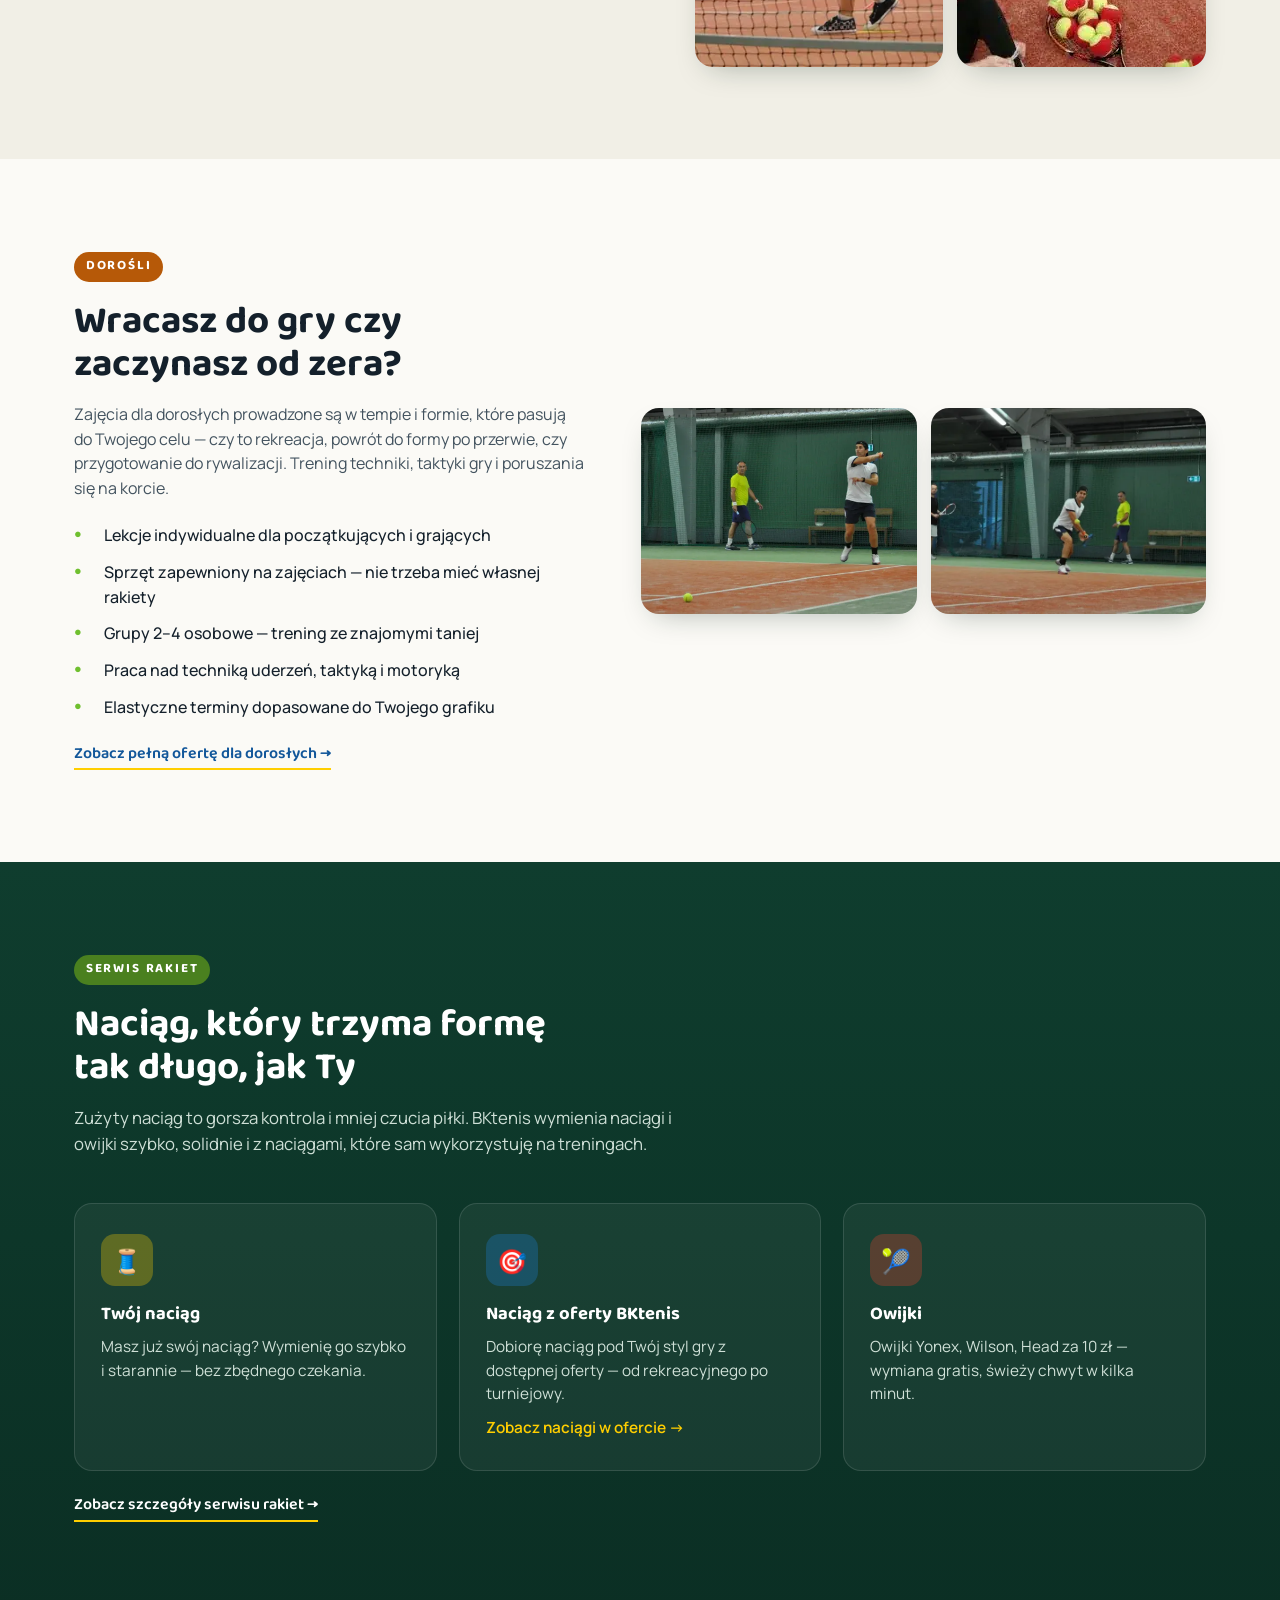
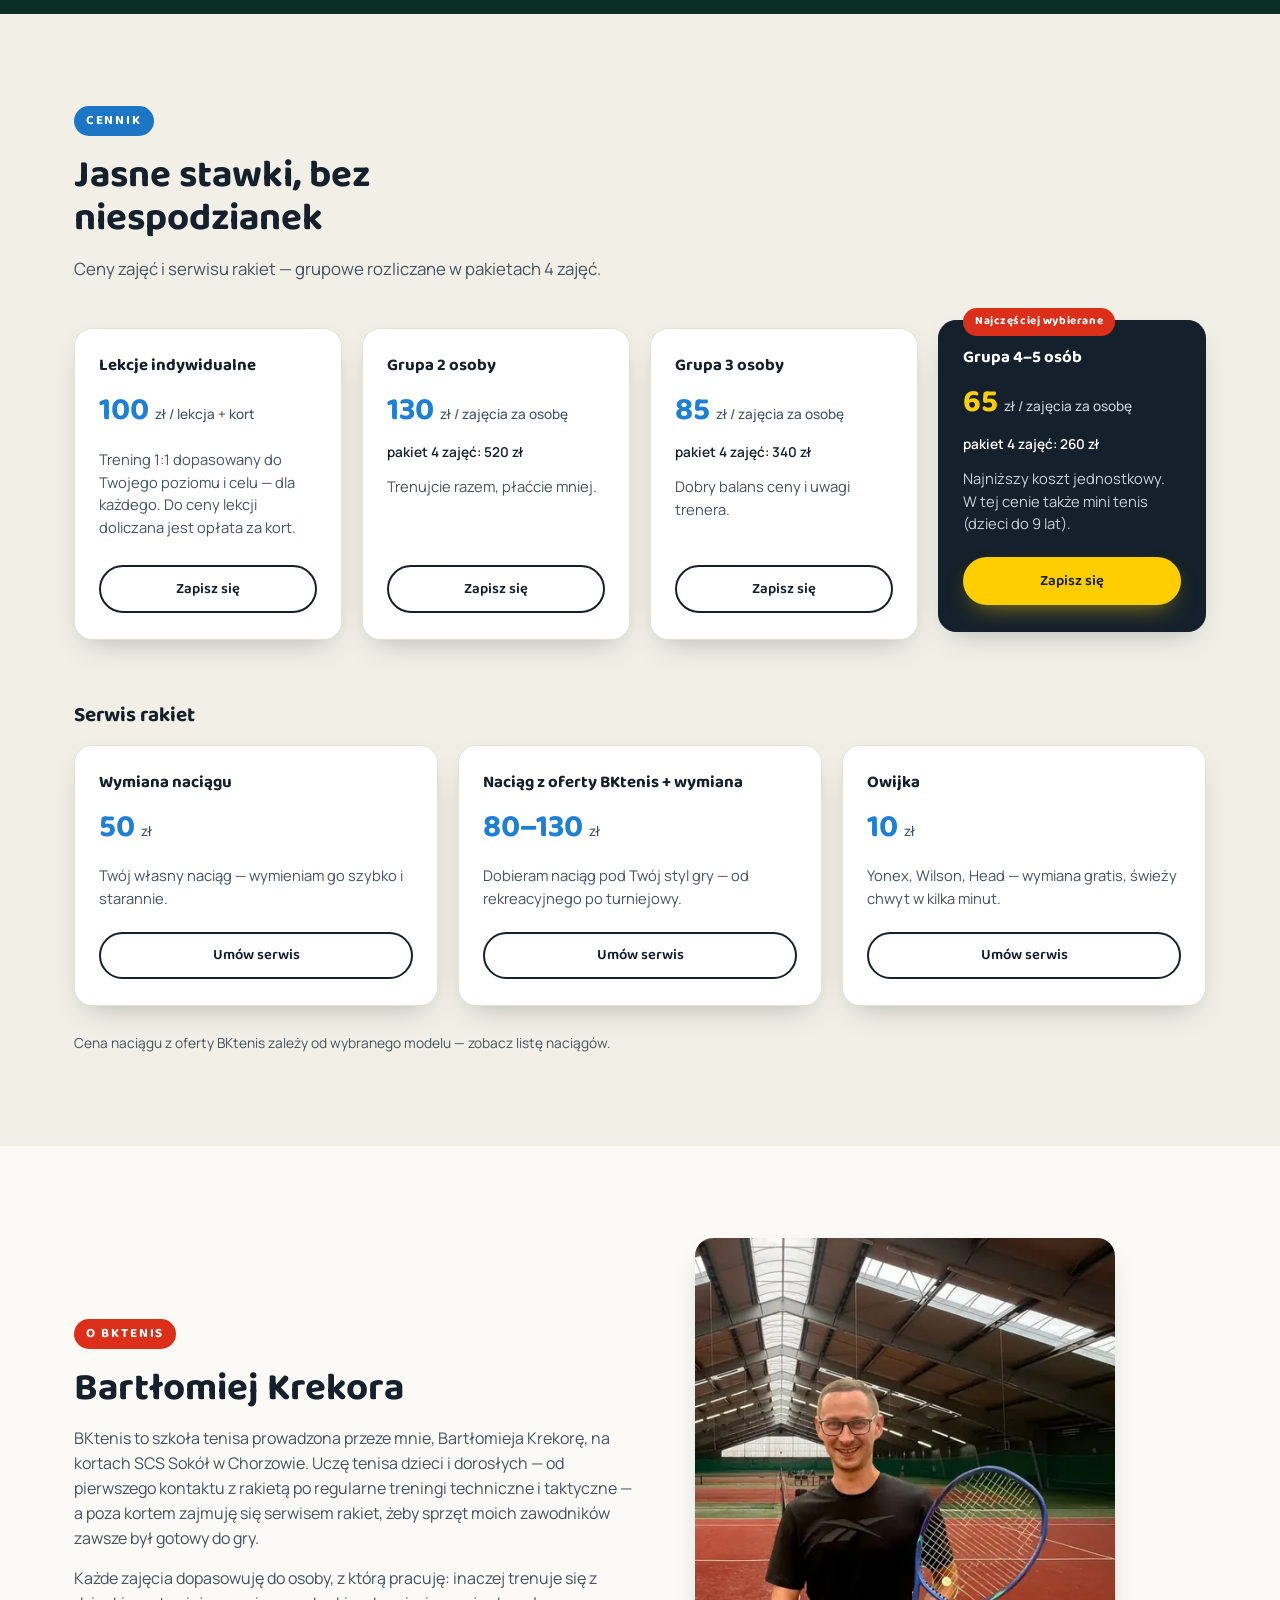
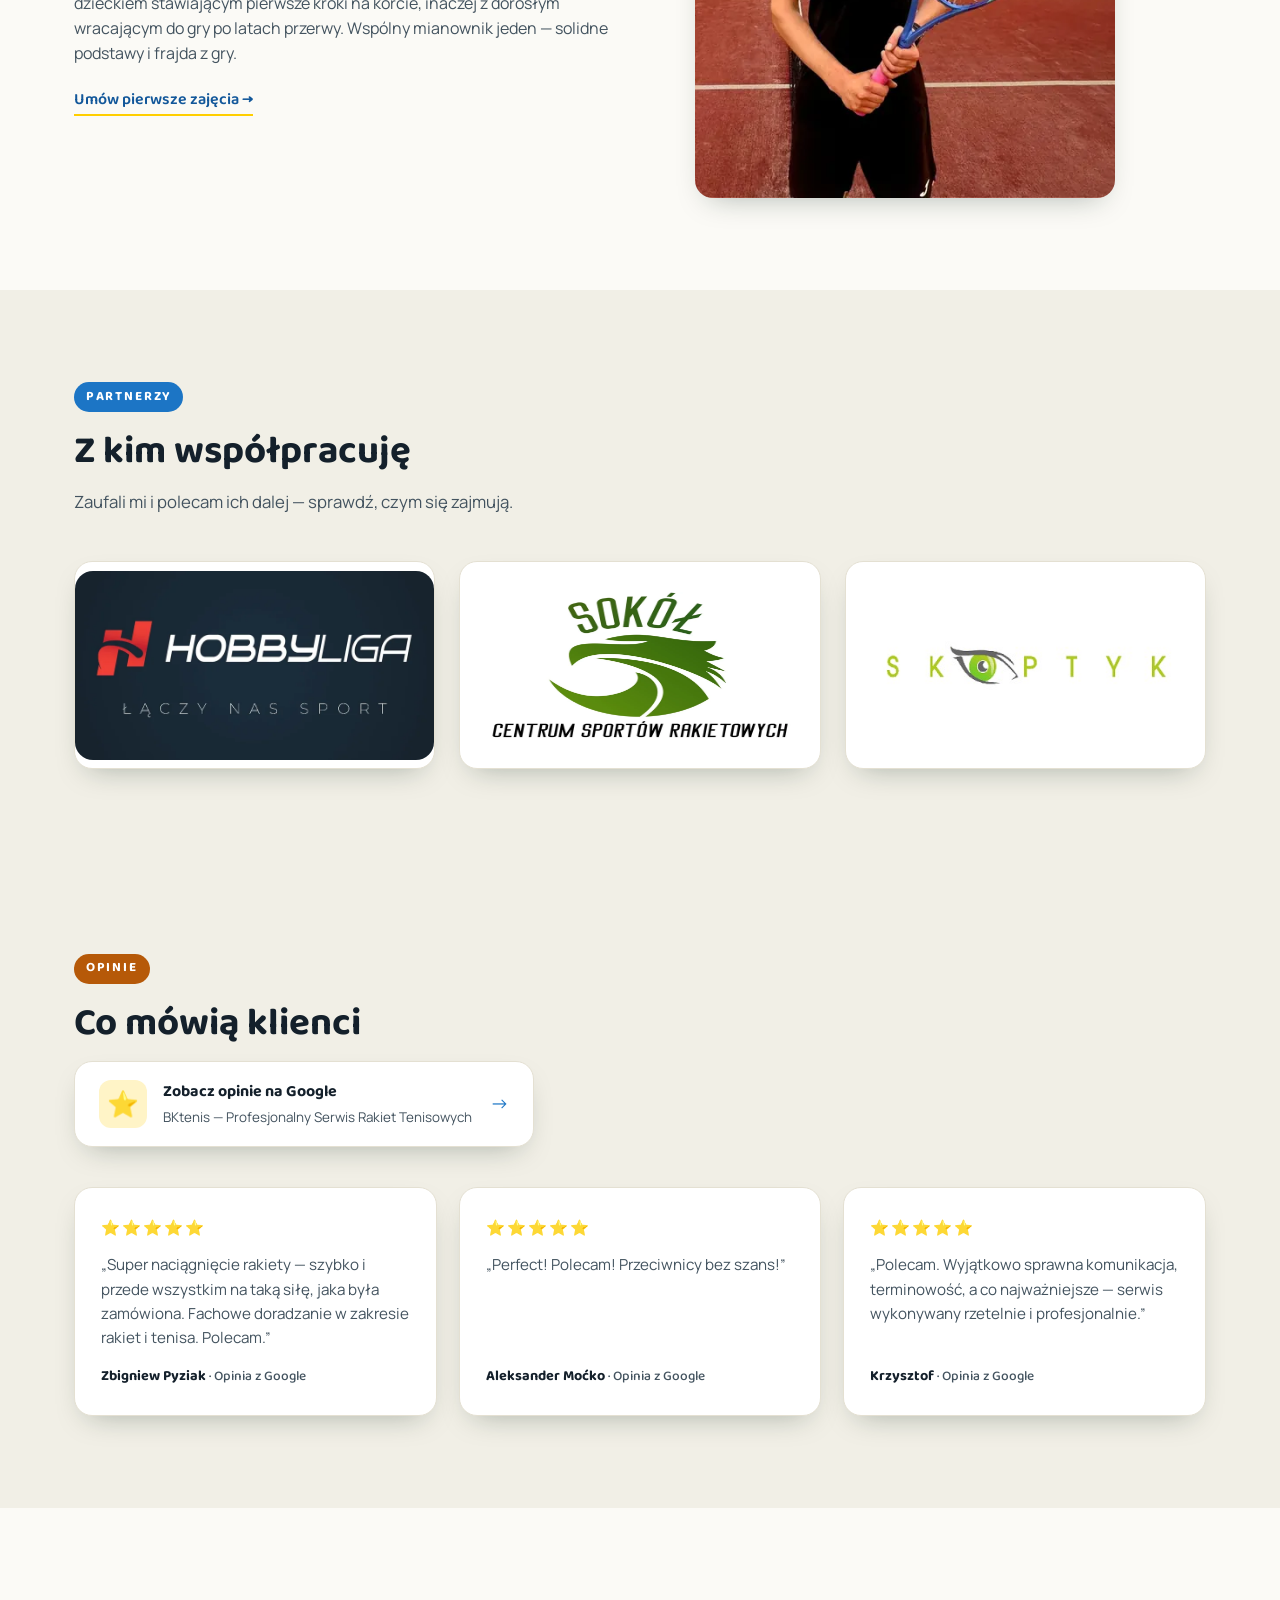
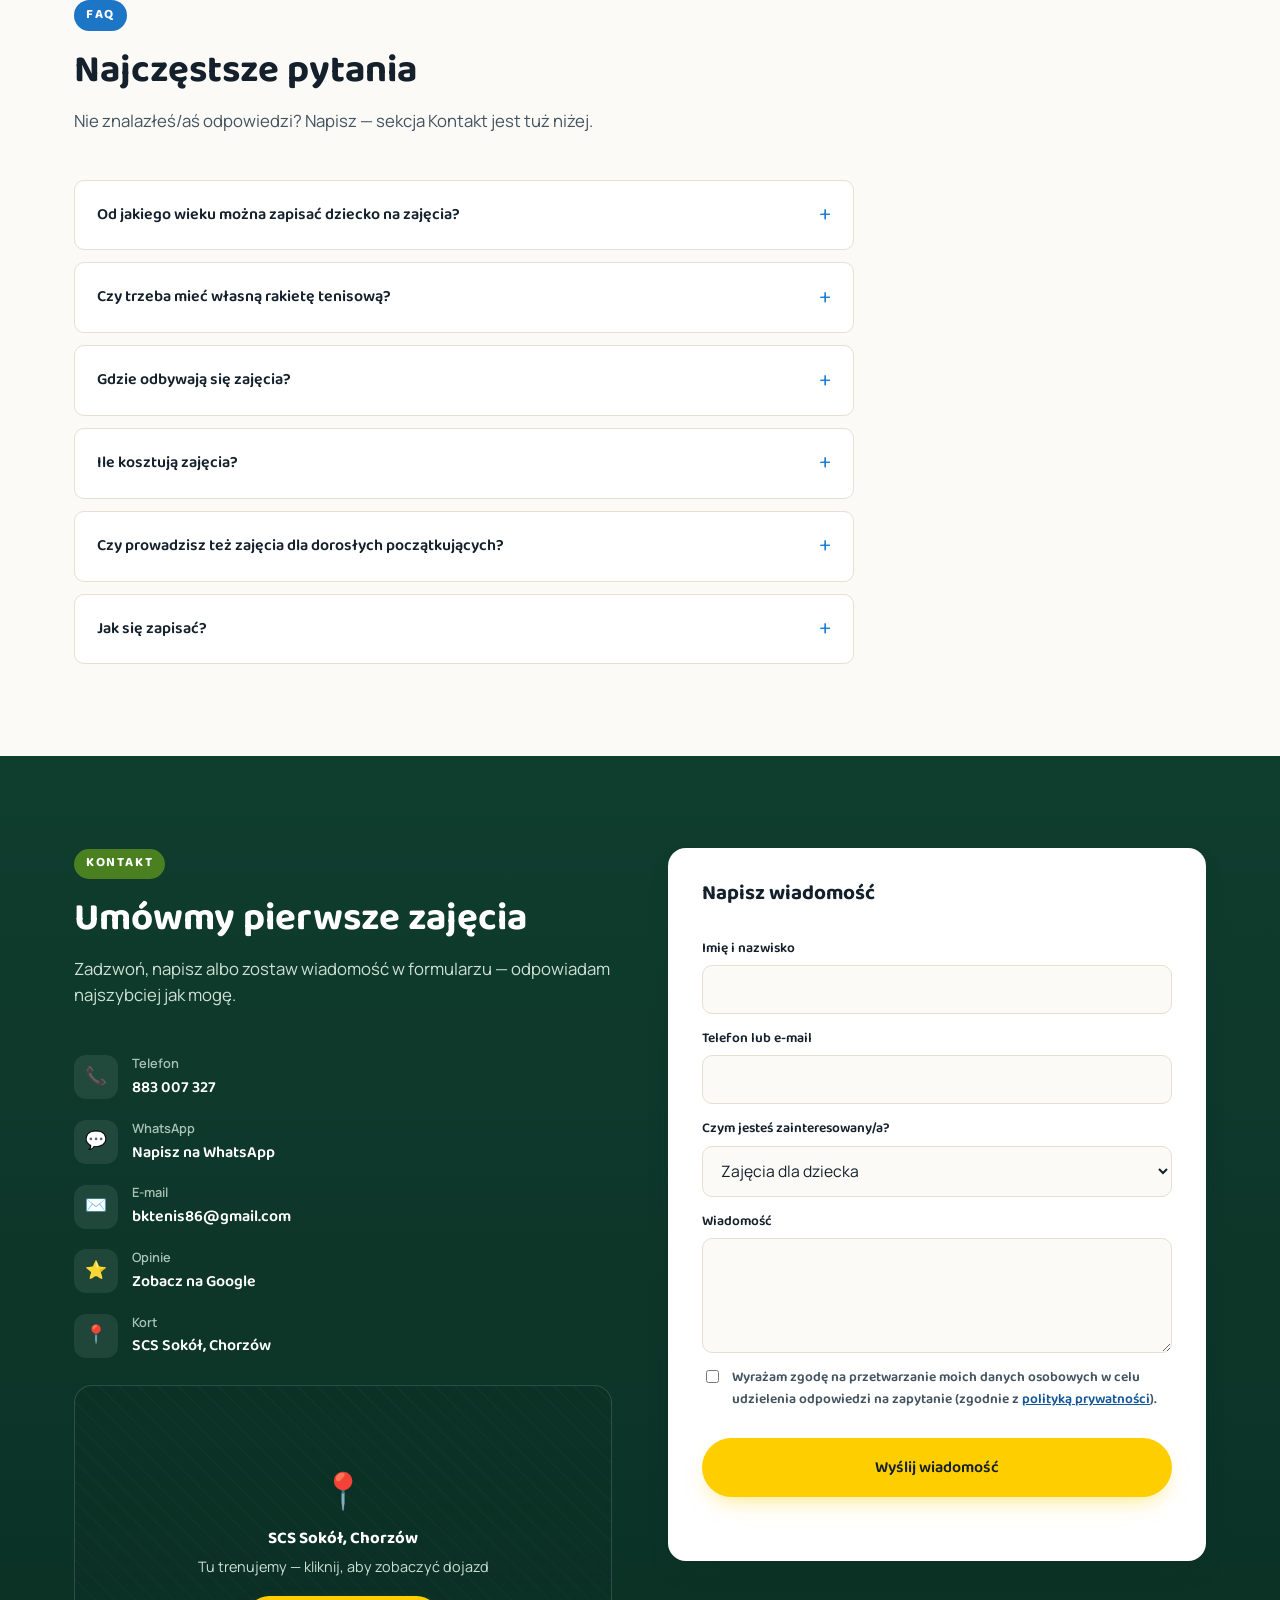
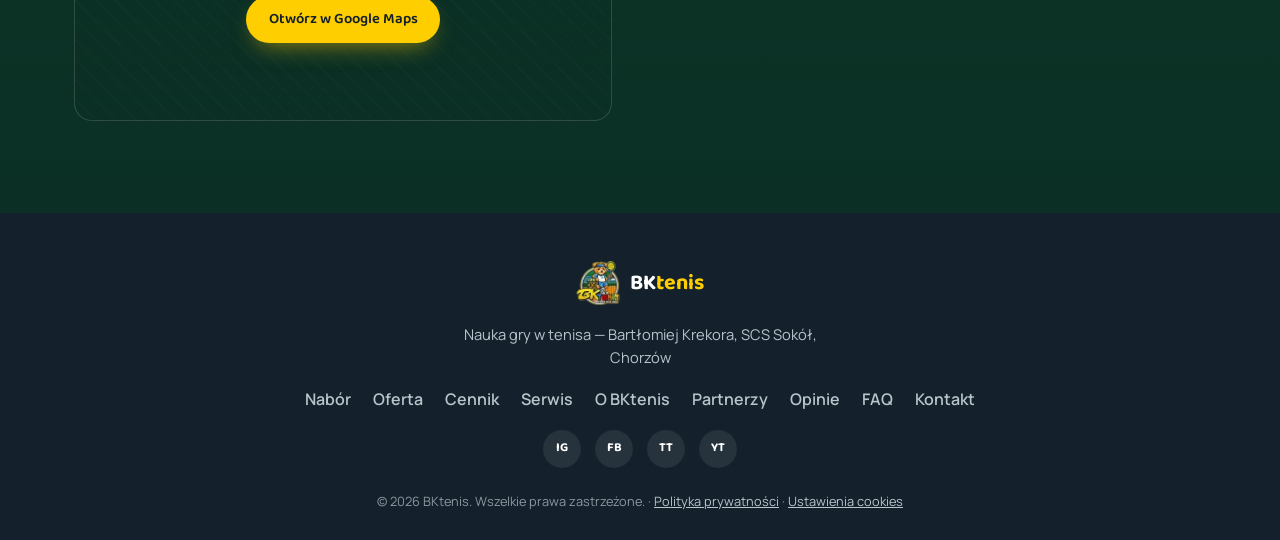
==== commit db987cf0: "Cennik: cena za zajęcia jako główna, pakiet 4 zajęć pod spodem Co-Authored-By: Claude Opus 5.5 <nore" ====
--- a/index.html
+++ b/index.html
@@ -37,7 +37,7 @@
   "url": "https://bktenis.pl/",
   "telephone": "+48883007327",
   "email": "bktenis86@gmail.com",
-  "priceRange": "50–520 zł",
+  "priceRange": "50–130 zł",
   "address": {
     "@type": "PostalAddress",
     "addressLocality": "Chorzów",
@@ -155,7 +155,7 @@
       </div>
       <div class="hero__stats">
         <div class="stat"><strong>21 lat</strong><span>doświadczenia trenera</span></div>
-        <div class="stat"><strong>65 zł</strong><span>od osoby / trening w grupie 4-os.</span></div>
+        <div class="stat"><strong>65 zł</strong><span>od osoby / trening w grupie 4–5 os.</span></div>
         <div class="stat"><strong>100 zł</strong><span>lekcja indywidualna + opłata za kort</span></div>
       </div>
     </div>
@@ -341,23 +341,26 @@
 
       <div class="price-card">
         <h3 class="price-card__title">Grupa 2 osoby</h3>
-        <p class="price-card__price">520 <span>zł / 4 zajęcia</span></p>
-        <p class="price-card__desc">130 zł za osobę za jedne zajęcia — trenujcie razem, płaćcie mniej.</p>
+        <p class="price-card__price">130 <span>zł / zajęcia za osobę</span></p>
+        <p class="price-card__pack">pakiet 4 zajęć: 520&nbsp;zł</p>
+        <p class="price-card__desc">Trenujcie razem, płaćcie mniej.</p>
         <a href="#kontakt" class="btn btn--outline btn--sm">Zapisz się</a>
       </div>
 
       <div class="price-card">
         <h3 class="price-card__title">Grupa 3 osoby</h3>
-        <p class="price-card__price">340 <span>zł / 4 zajęcia</span></p>
-        <p class="price-card__desc">85 zł za osobę za jedne zajęcia — dobry balans ceny i uwagi trenera.</p>
+        <p class="price-card__price">85 <span>zł / zajęcia za osobę</span></p>
+        <p class="price-card__pack">pakiet 4 zajęć: 340&nbsp;zł</p>
+        <p class="price-card__desc">Dobry balans ceny i uwagi trenera.</p>
         <a href="#kontakt" class="btn btn--outline btn--sm">Zapisz się</a>
       </div>
 
       <div class="price-card price-card--featured">
         <p class="price-card__badge">Najczęściej wybierane</p>
         <h3 class="price-card__title">Grupa 4–5 osób</h3>
-        <p class="price-card__price">260 <span>zł / 4 zajęcia</span></p>
-        <p class="price-card__desc">65 zł za osobę za jedne zajęcia — najniższy koszt jednostkowy. W tej cenie także mini tenis (dzieci do 9 lat).</p>
+        <p class="price-card__price">65 <span>zł / zajęcia za osobę</span></p>
+        <p class="price-card__pack">pakiet 4 zajęć: 260&nbsp;zł</p>
+        <p class="price-card__desc">Najniższy koszt jednostkowy. W tej cenie także mini tenis (dzieci do 9 lat).</p>
         <a href="#kontakt" class="btn btn--primary btn--sm">Zapisz się</a>
       </div>
     </div>
--- a/styles.css
+++ b/styles.css
@@ -757,6 +757,8 @@
 .price-card--featured .price-card__price{ color: var(--yellow); }
 .price-card__price span{ font-family: var(--font-body); font-size:.85rem; font-weight:500; color: var(--ink-soft); }
 .price-card--featured .price-card__price span{ color:#c9d2d8; }
+.price-card__pack{ font-size:.85rem; font-weight:600; color: var(--ink); margin: -6px 0 12px; }
+.price-card--featured .price-card__pack{ color:#fff; }
 .price-card__desc{ color: var(--ink-soft); font-size:.92rem; flex:1; margin-bottom: 22px; }
 
 .price-table__heading{ font-size:1.3rem; margin-bottom: 18px; }
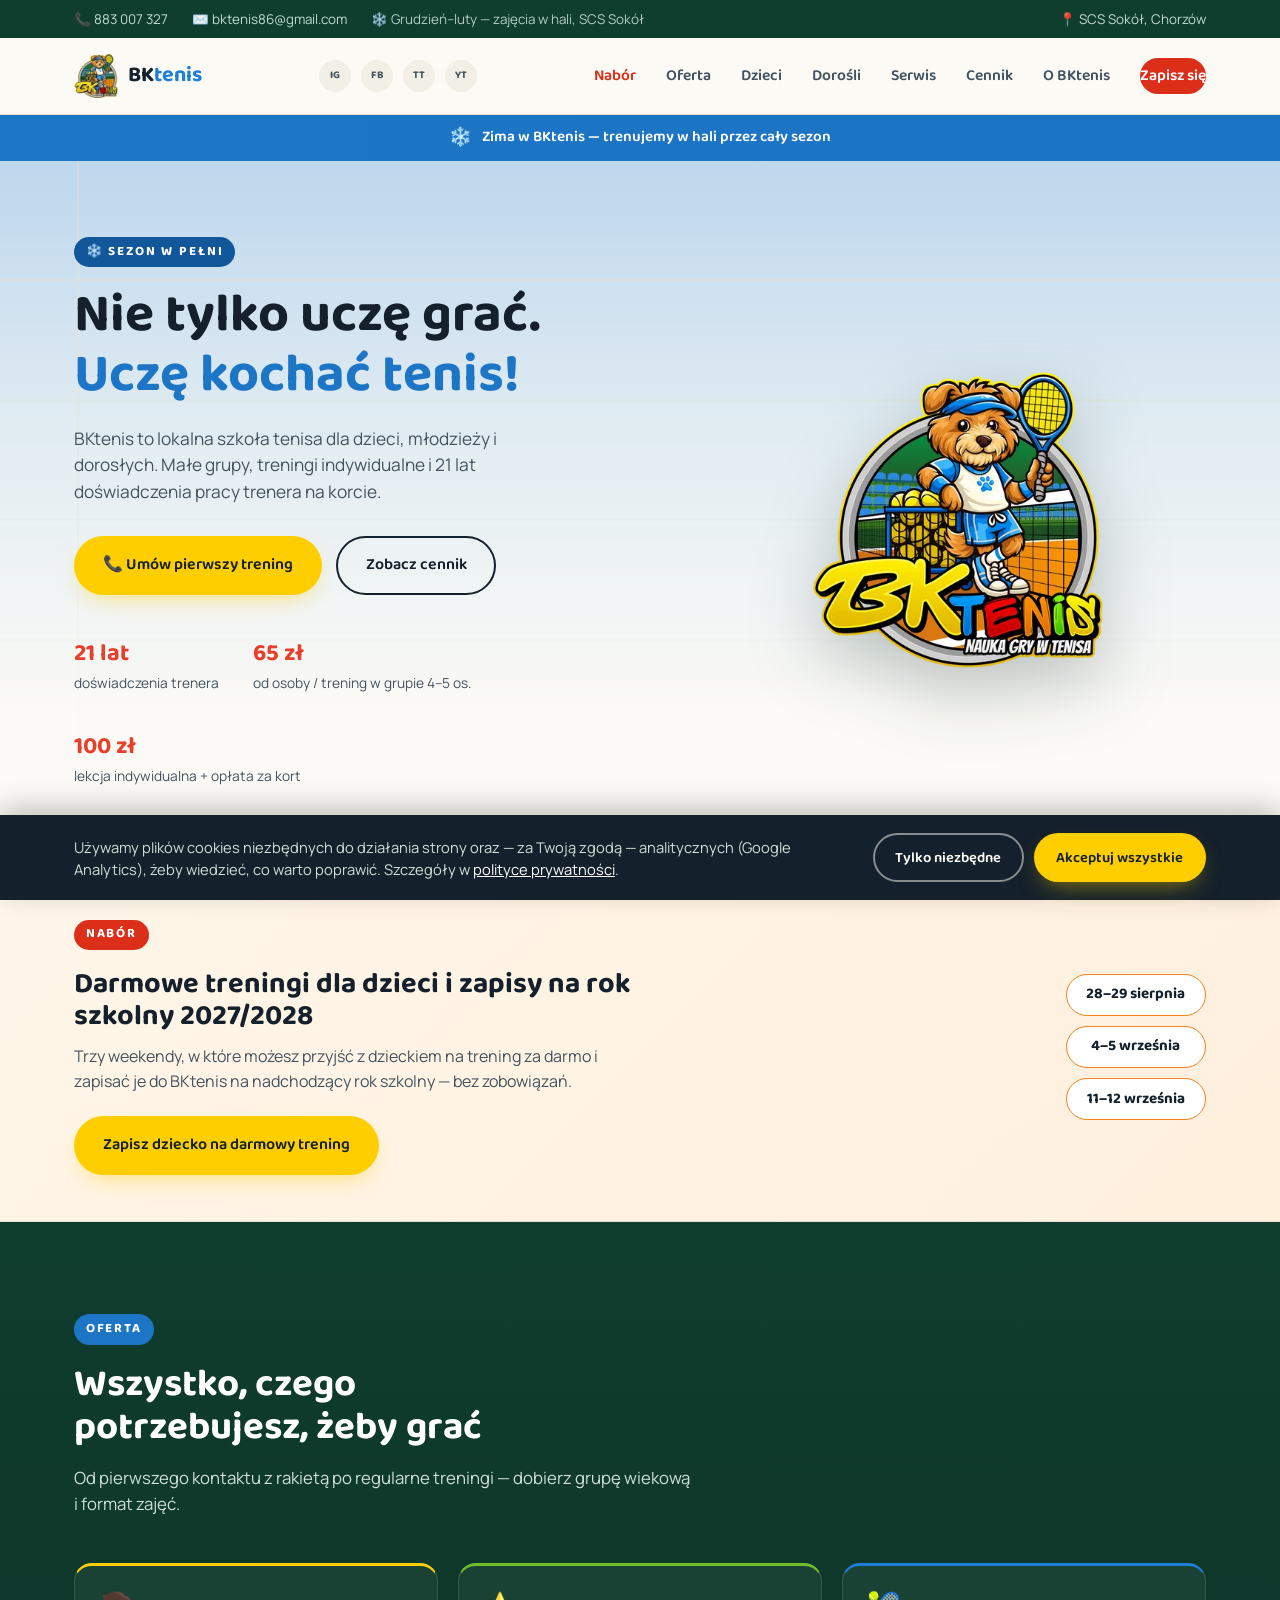
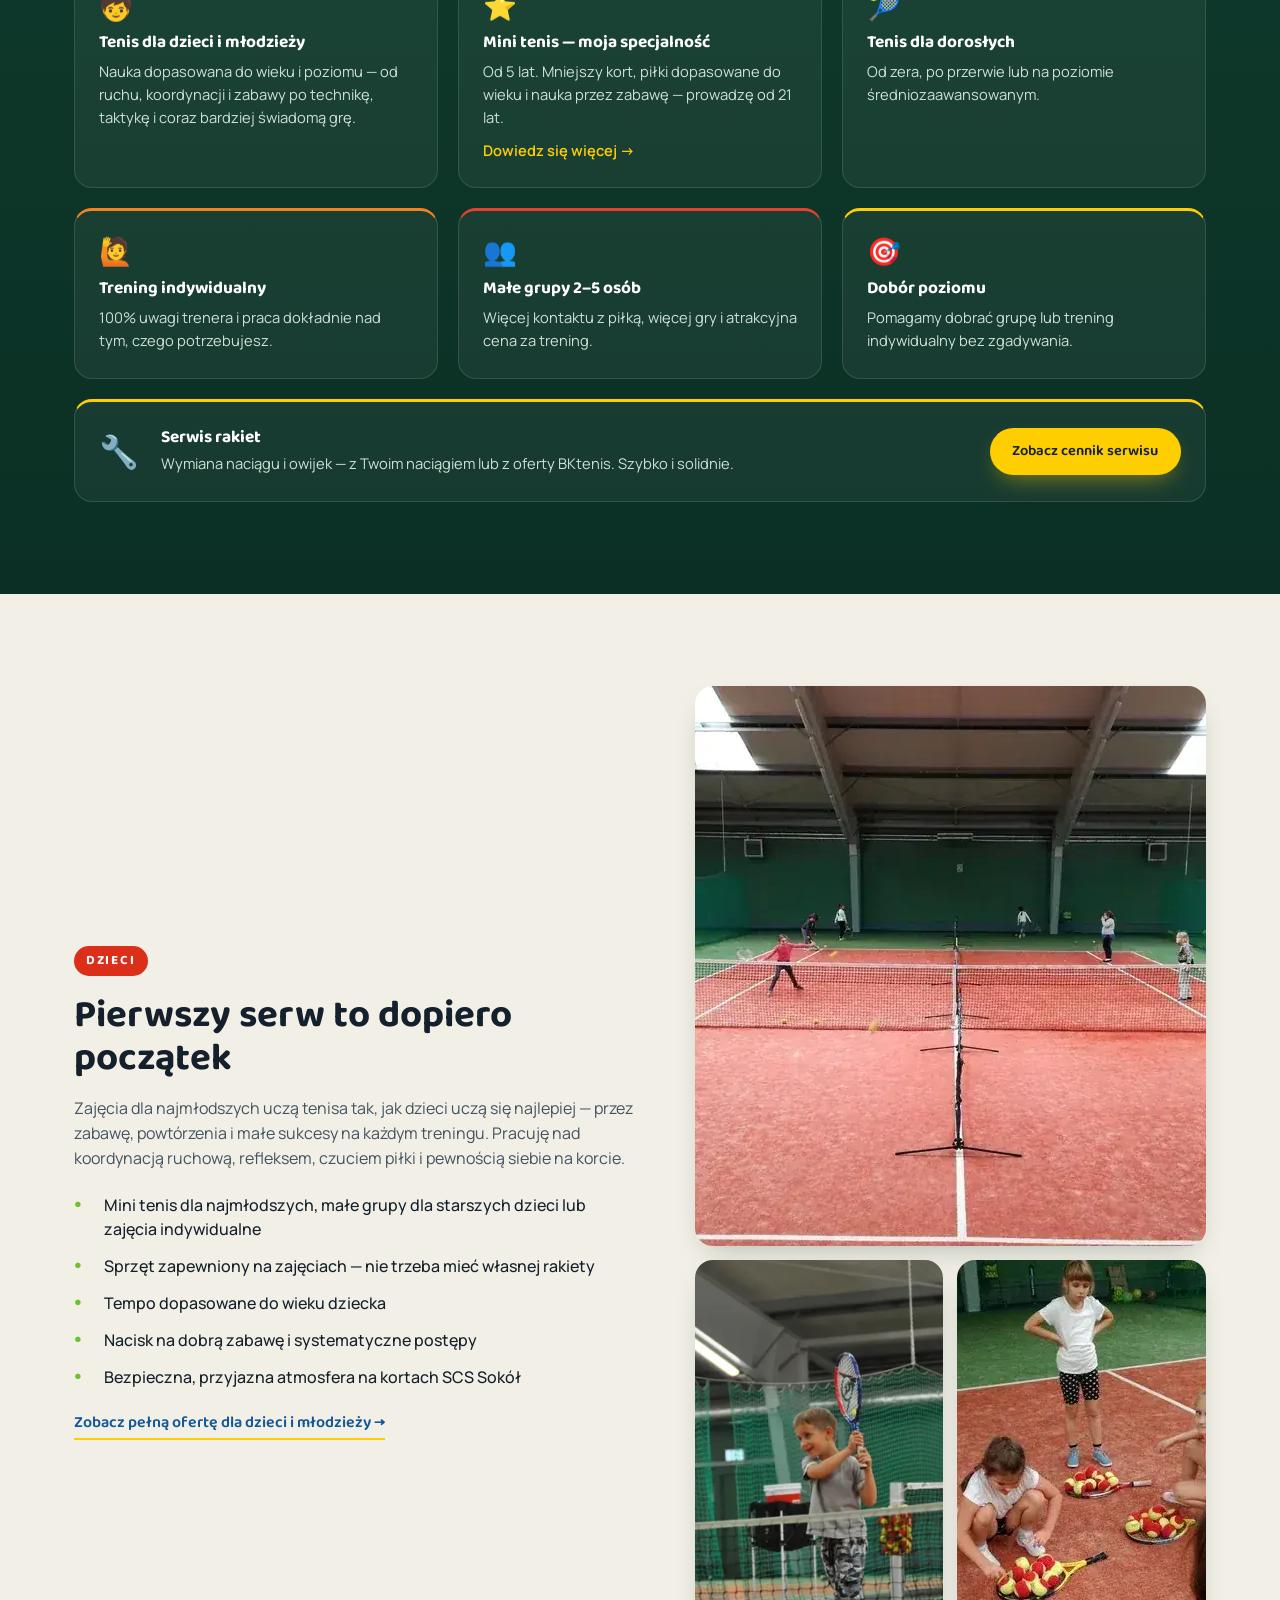
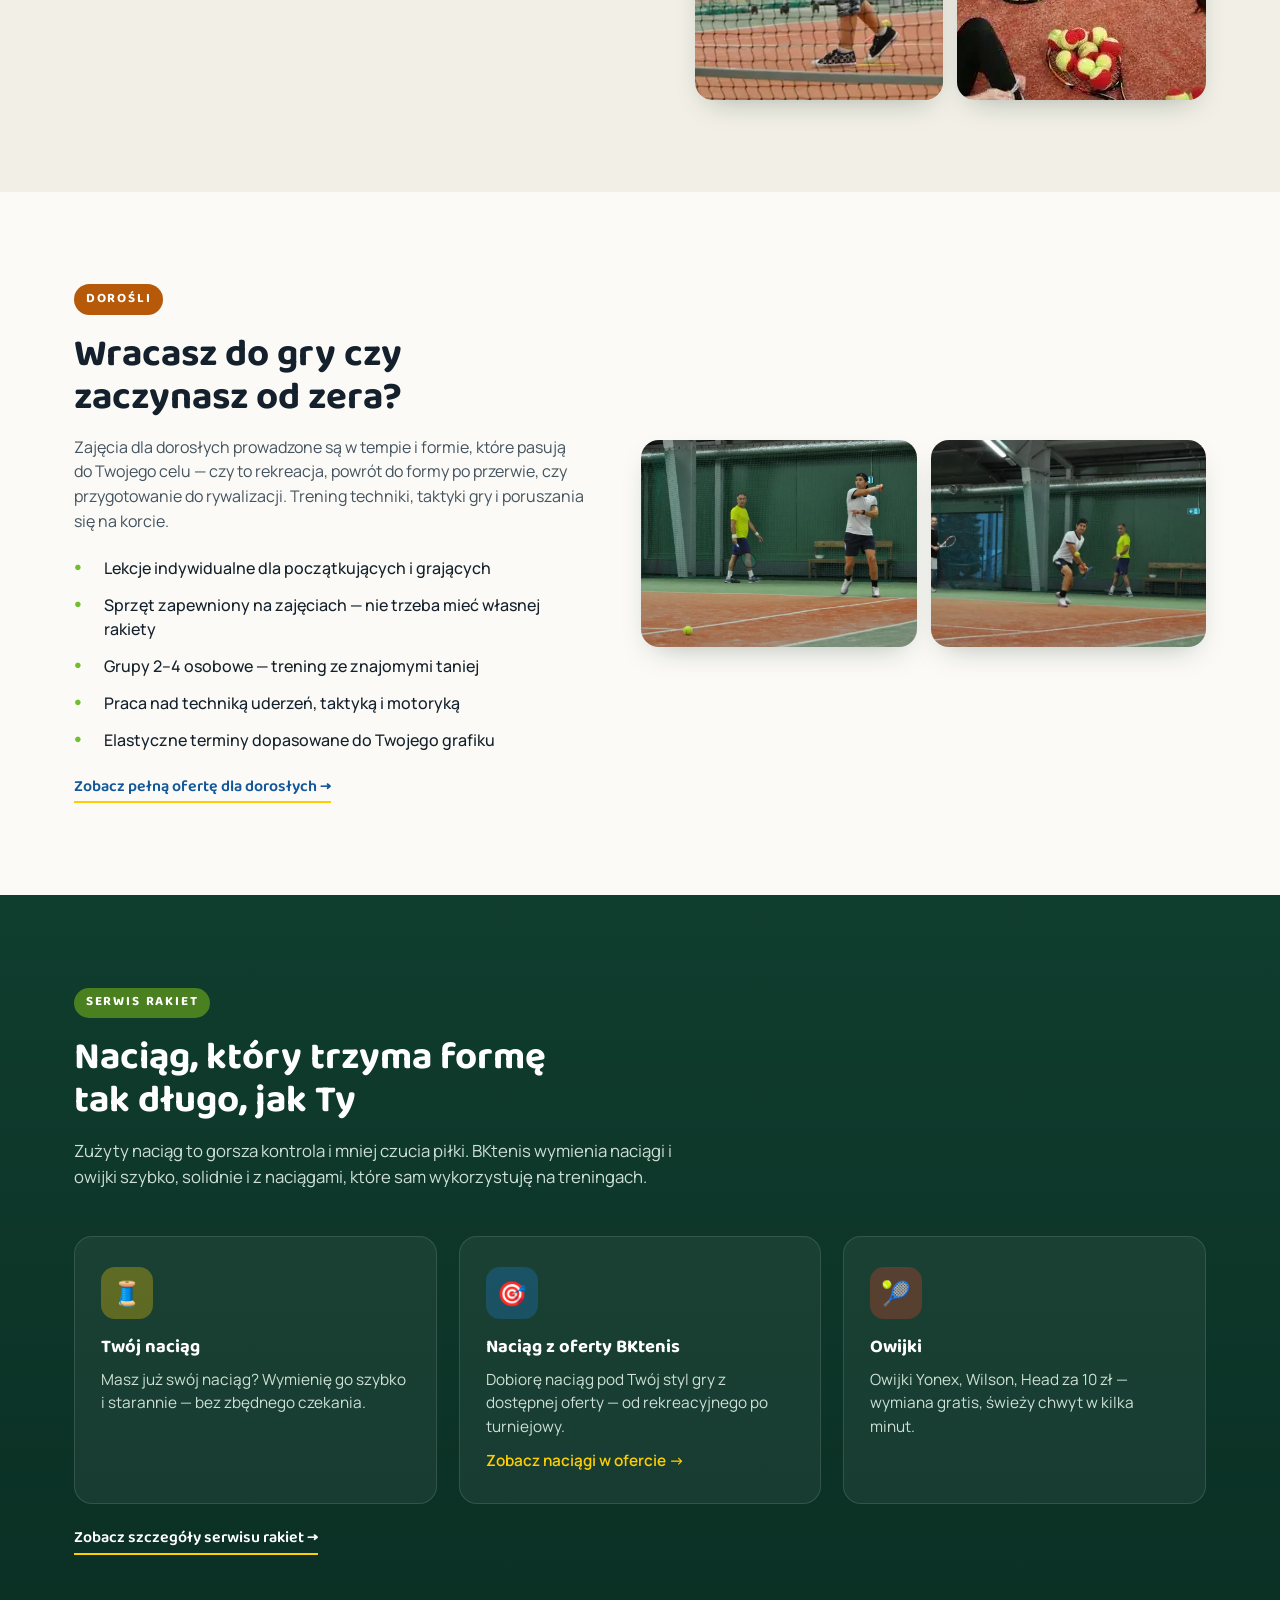
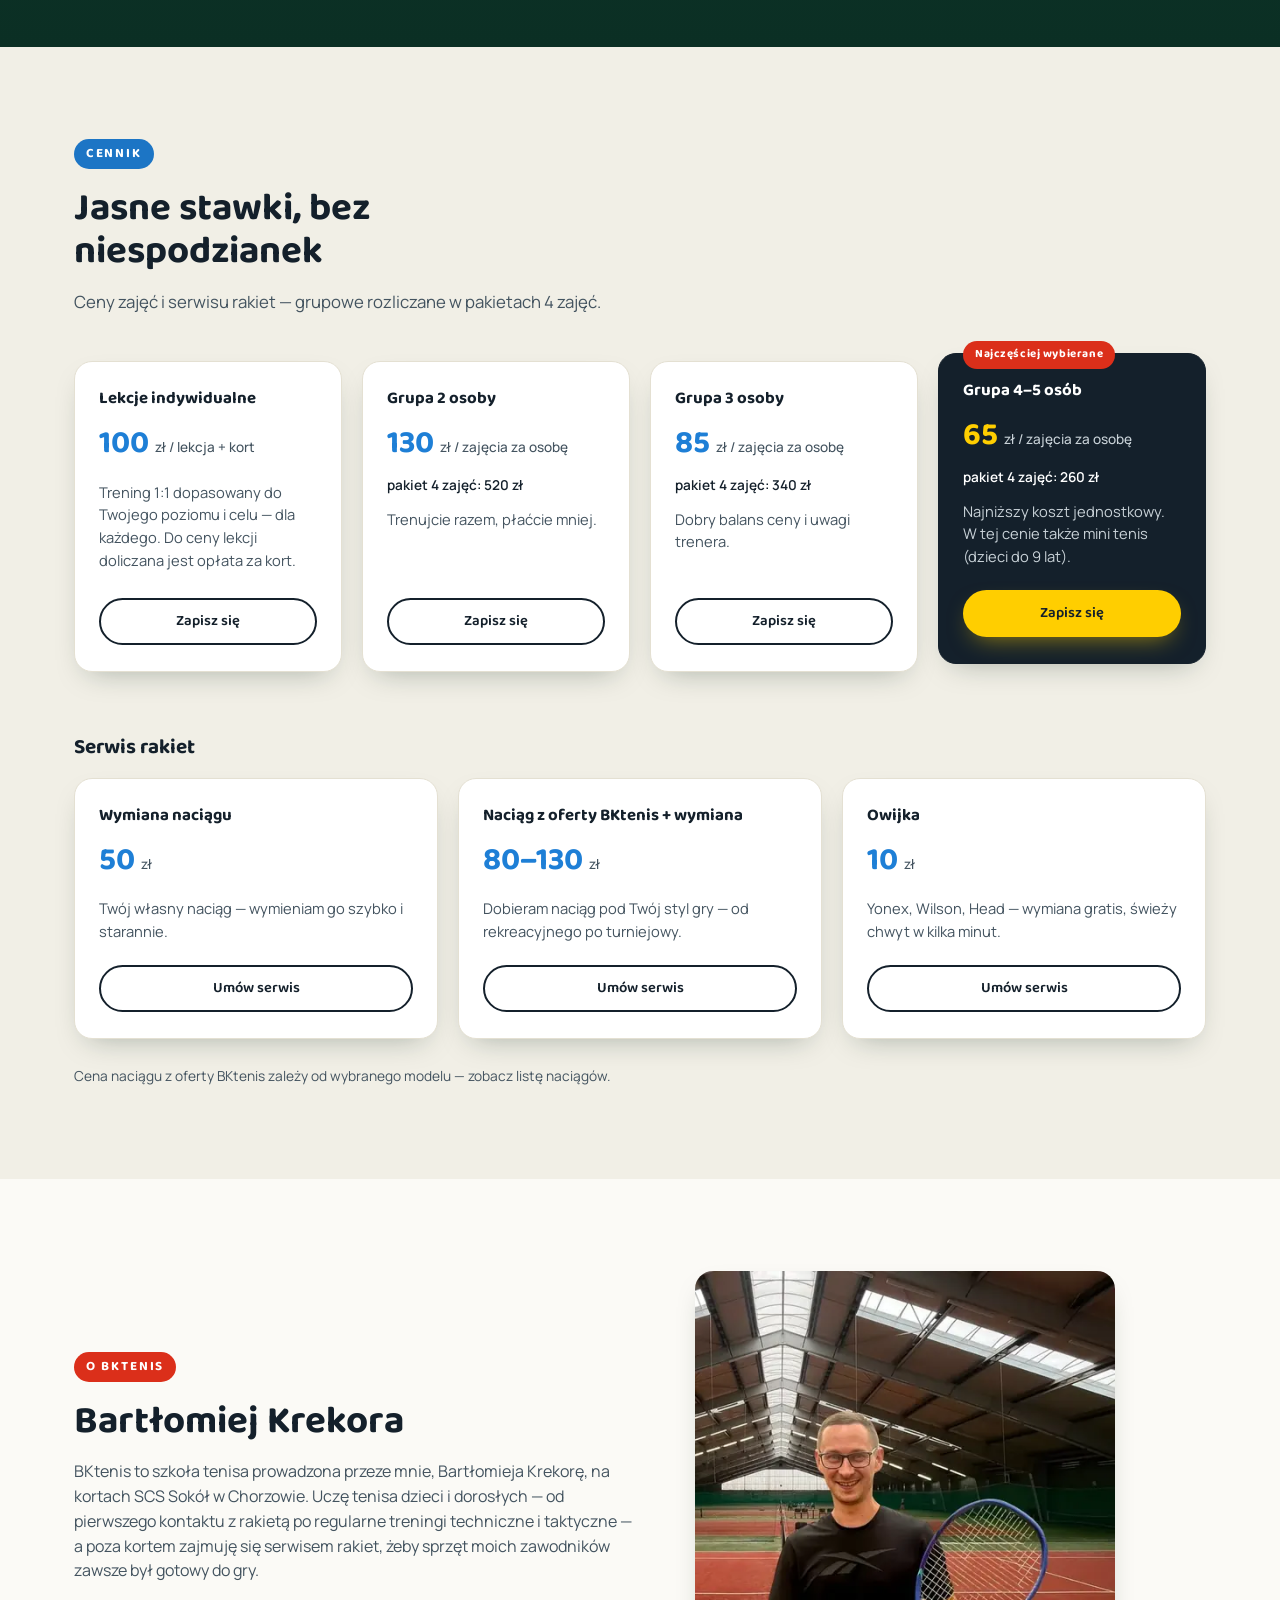
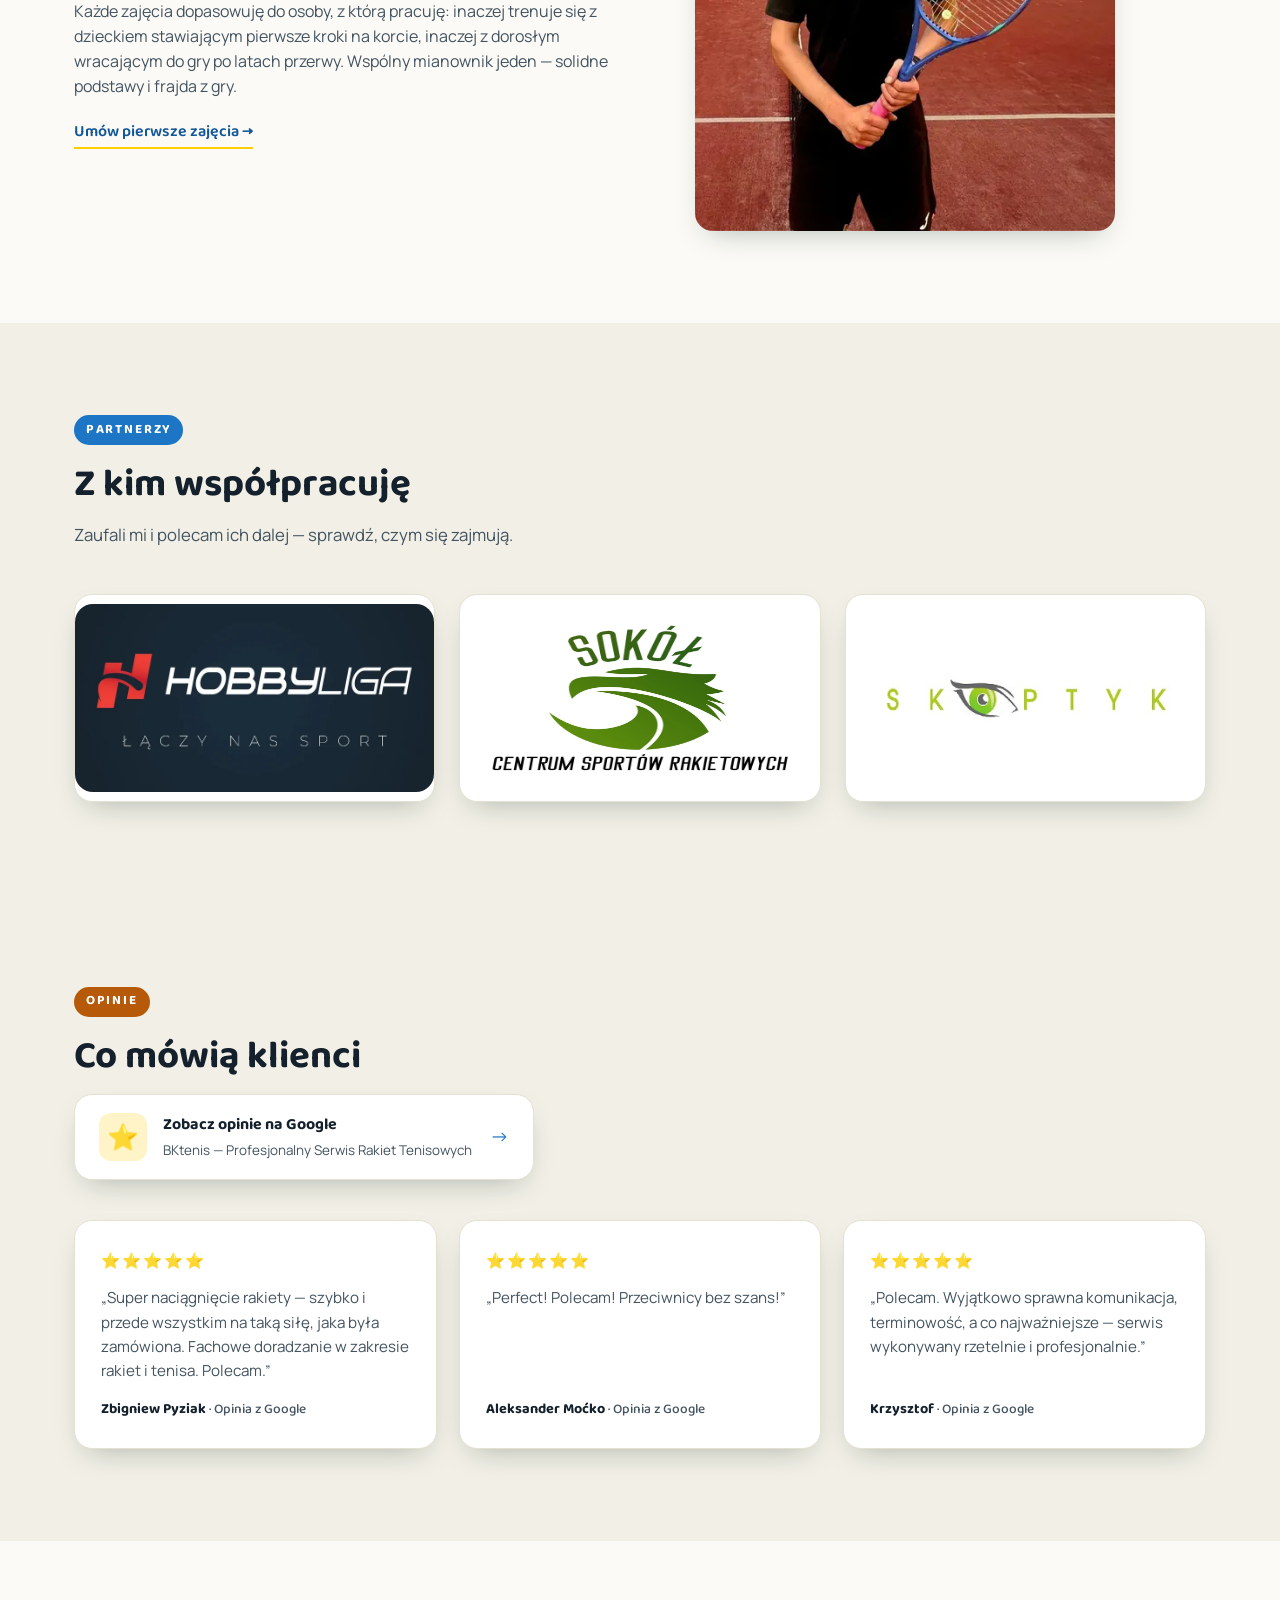
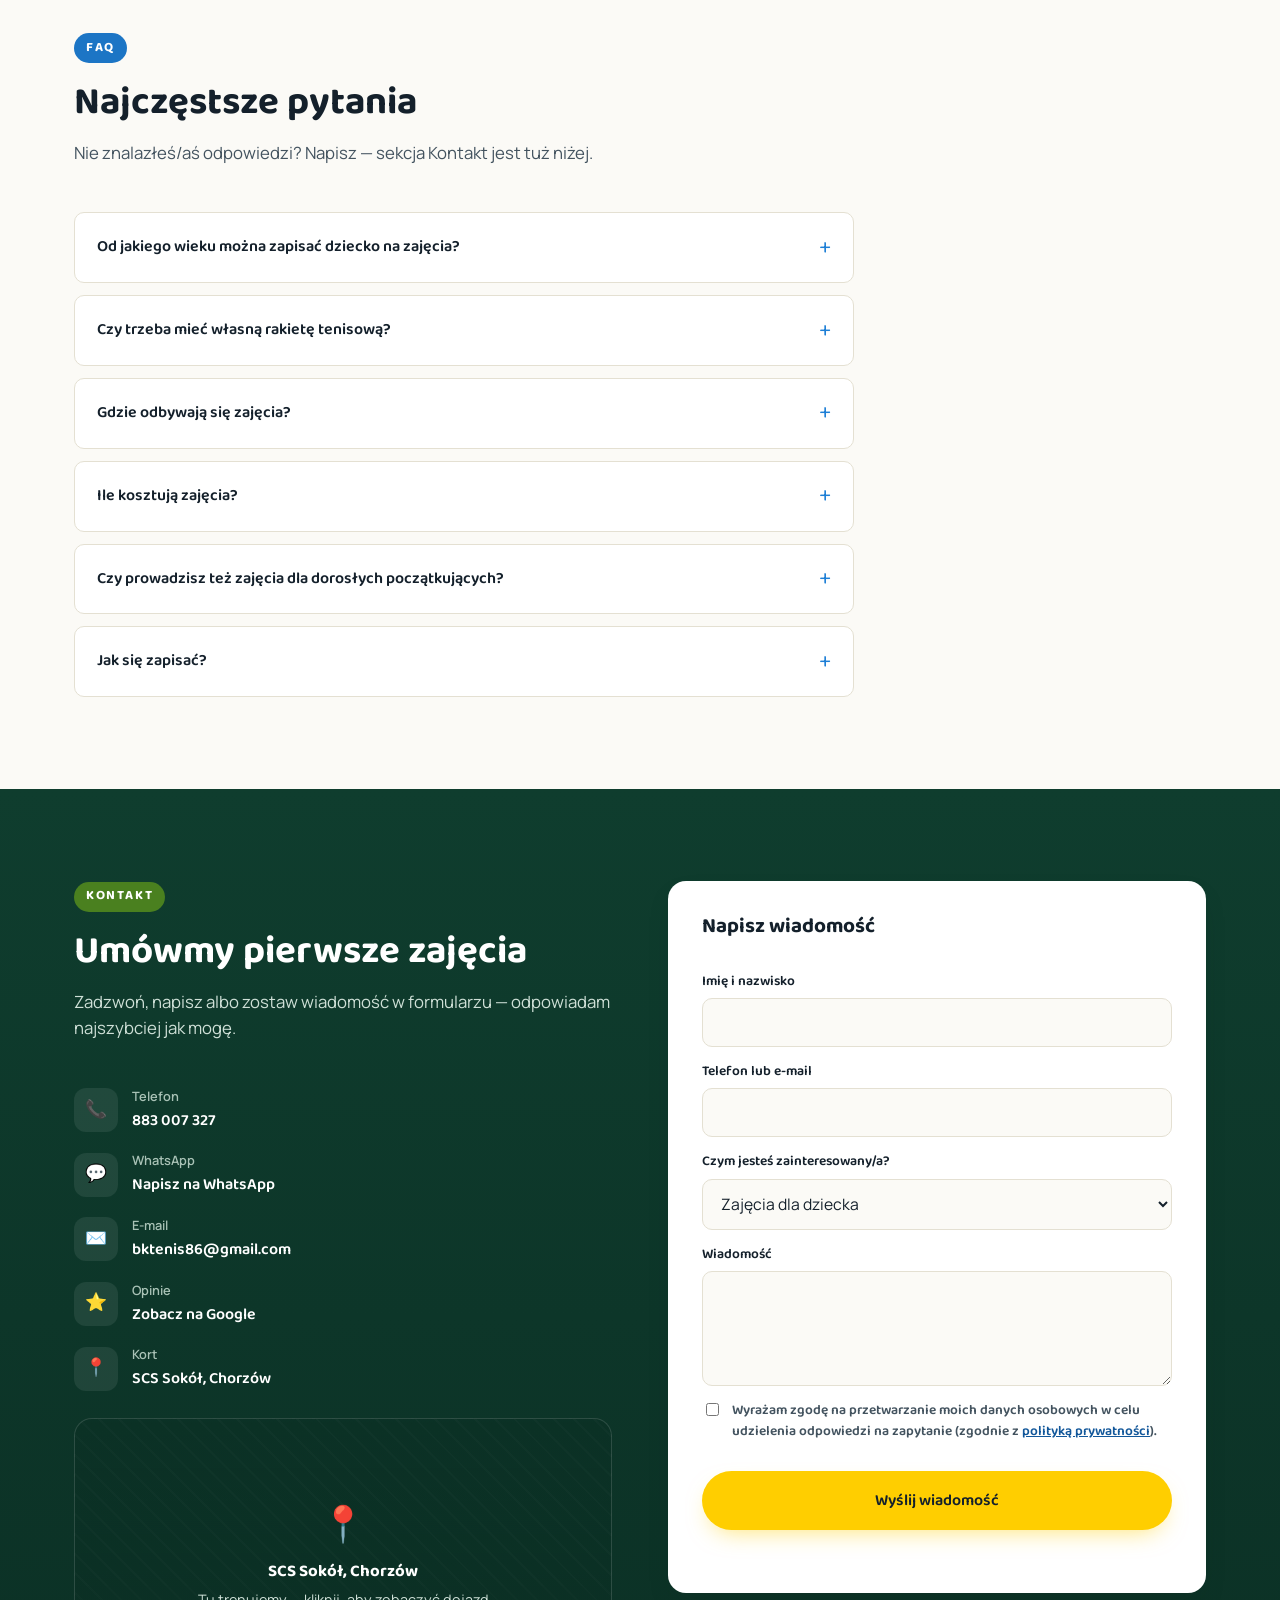
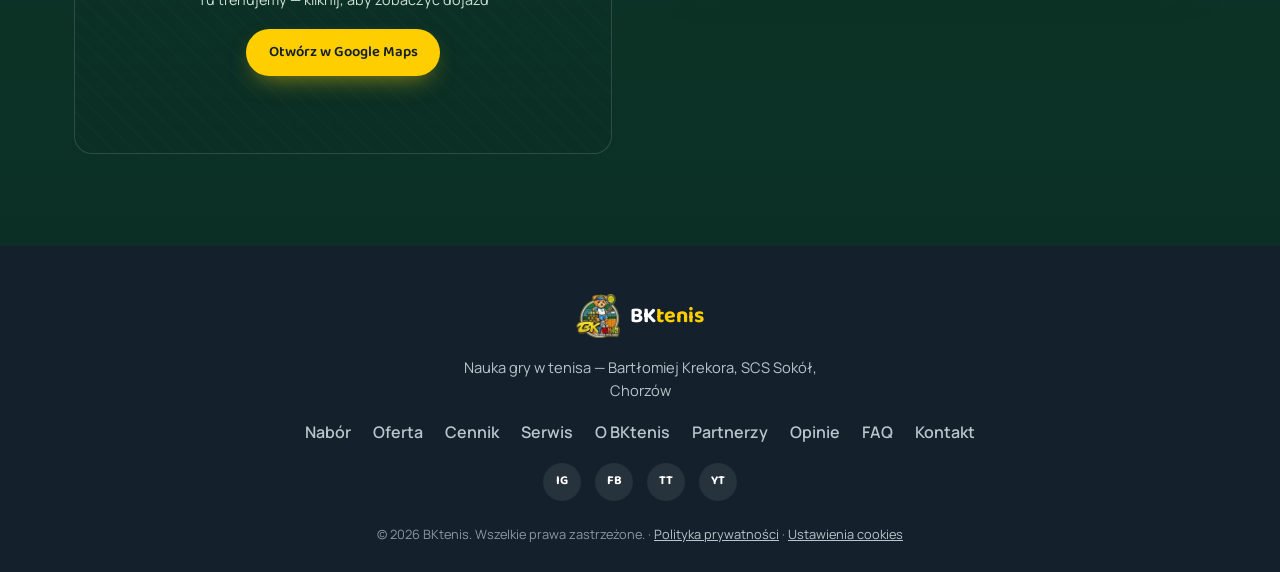
==== commit 4b80be0a: "Mini tenis: rozbudowana sekcja na Dzieciach, kafelek na stronie głównej, FAQ od 5 lat Co-Authored-By" ====
--- a/index.html
+++ b/index.html
@@ -195,6 +195,11 @@
         <h3>Tenis dla dzieci i młodzieży</h3>
         <p>Nauka dopasowana do wieku i poziomu — od ruchu, koordynacji i zabawy po technikę, taktykę i coraz bardziej świadomą grę.</p>
       </article>
+      <a href="tenis-dla-dzieci-chorzow.html#mini-tenis" class="offer-tile offer-tile--link" style="--tile-c:var(--green)">
+        <div class="offer-tile__icon">⭐</div>
+        <h3>Mini tenis — moja specjalność</h3>
+        <p>Od 5 lat. Mniejszy kort, piłki dopasowane do wieku i nauka przez zabawę — prowadzę od 21 lat. <span class="offer-tile__more">Dowiedz się więcej →</span></p>
+      </a>
       <article class="offer-tile" style="--tile-c:var(--blue)">
         <div class="offer-tile__icon">🎾</div>
         <h3>Tenis dla dorosłych</h3>
@@ -486,7 +491,7 @@
     <div class="faq-list">
       <details class="faq-item">
         <summary>Od jakiego wieku można zapisać dziecko na zajęcia?</summary>
-        <p>Trenuję dzieci w różnym wieku, dopasowując tempo i formę zajęć indywidualnie. Napisz, ile lat ma Twoje dziecko, a razem ustalimy odpowiednią grupę lub termin lekcji indywidualnej.</p>
+        <p>Najmłodszych przyjmuję od 5 roku życia — na <a href="tenis-dla-dzieci-chorzow.html#mini-tenis">mini tenis</a>. Starsze dzieci i młodzież trenują w małych grupach lub indywidualnie. Napisz, ile lat ma Twoje dziecko, a razem ustalimy odpowiednią grupę lub termin lekcji indywidualnej.</p>
       </details>
       <details class="faq-item">
         <summary>Czy trzeba mieć własną rakietę tenisową?</summary>
@@ -506,7 +511,7 @@
       </details>
       <details class="faq-item">
         <summary>Jak się zapisać?</summary>
-        <p>Najprościej zadzwoń, napisz e-mail albo skorzystaj z formularza w sekcji <a href="#kontakt">Kontakt</a> — odpowiem i ustalimy termin pierwszych zajęć lub darmowego treningu w ramach naboru.</p>
+        <p>Najprościej zadzwoń, napisz e-mail albo skorzystaj z formularza w sekcji <a href="#kontakt">Kontakt</a> — odpowiem i ustalimy termin pierwszych zajęć (dla dzieci także darmowego treningu w ramach naboru).</p>
       </details>
     </div>
   </div>
--- a/styles.css
+++ b/styles.css
@@ -633,24 +633,9 @@
 }
 
 /* ============================================================
-   Photo placeholders (until real photos are supplied)
-   ============================================================ */
-.photo-placeholder{
-  position:relative;
-  border-radius: var(--radius);
-  background:
-    linear-gradient(135deg, rgba(30,127,214,.16), rgba(255,206,0,.18) 45%, rgba(230,64,44,.14));
-  border: 2px dashed color-mix(in srgb, var(--blue) 40%, var(--line));
-  display:flex;
-  flex-direction:column;
-  align-items:center;
-  justify-content:center;
-  gap:10px;
-  text-align:center;
-  color: var(--ink-soft);
-  overflow:hidden;
-}
-.photo-placeholder--square{ aspect-ratio: 1 / 1; max-width: 420px; }
+   Zdjęcie w sekcji split (podstrona Dzieci)
+   ============================================================ */
+.split__photo{ display:block; width:100%; max-width:440px; height:auto; aspect-ratio:1/1; object-fit:cover; border-radius: var(--radius); }
 
 .trainer-photo{
   border-radius: var(--radius);
@@ -1312,3 +1297,17 @@
 .card__link:hover{ text-decoration:underline; }
 @media (min-width: 1021px){ .offer-grid > .offer-tile:last-child:nth-child(3n+2){ grid-column: span 2; } }
 @media (min-width: 621px) and (max-width: 1020px){ .offer-grid > .offer-tile:last-child:nth-child(odd){ grid-column: span 2; } }
+
+/* ============================================================
+   Mini tenis (podstrona Dzieci) + kafelek-link na stronie głównej
+   ============================================================ */
+.mini-grid{ display:grid; grid-template-columns: repeat(2, 1fr); gap: 20px; margin-top: 24px; }
+.mini-box{ background:#fff; border:1px solid var(--line); border-radius: var(--radius); box-shadow: var(--shadow); padding: 24px 26px; }
+.mini-box h3{ margin: 0 0 12px; font-size: 1.15rem; }
+.mini-steps{ margin:0; padding-left: 1.3em; display:grid; gap: 10px; }
+.mini-steps li{ padding-left: 4px; }
+.mini-steps li::marker{ font-weight:700; color: var(--green-a11y); }
+.mini-note{ margin: 22px 0 0; font-weight:600; }
+.offer-tile--link{ display:block; text-decoration:none; color:inherit; }
+.offer-tile__more{ display:block; margin-top:10px; color: var(--yellow); font-weight:600; }
+@media (max-width: 760px){ .mini-grid{ grid-template-columns: 1fr; } }
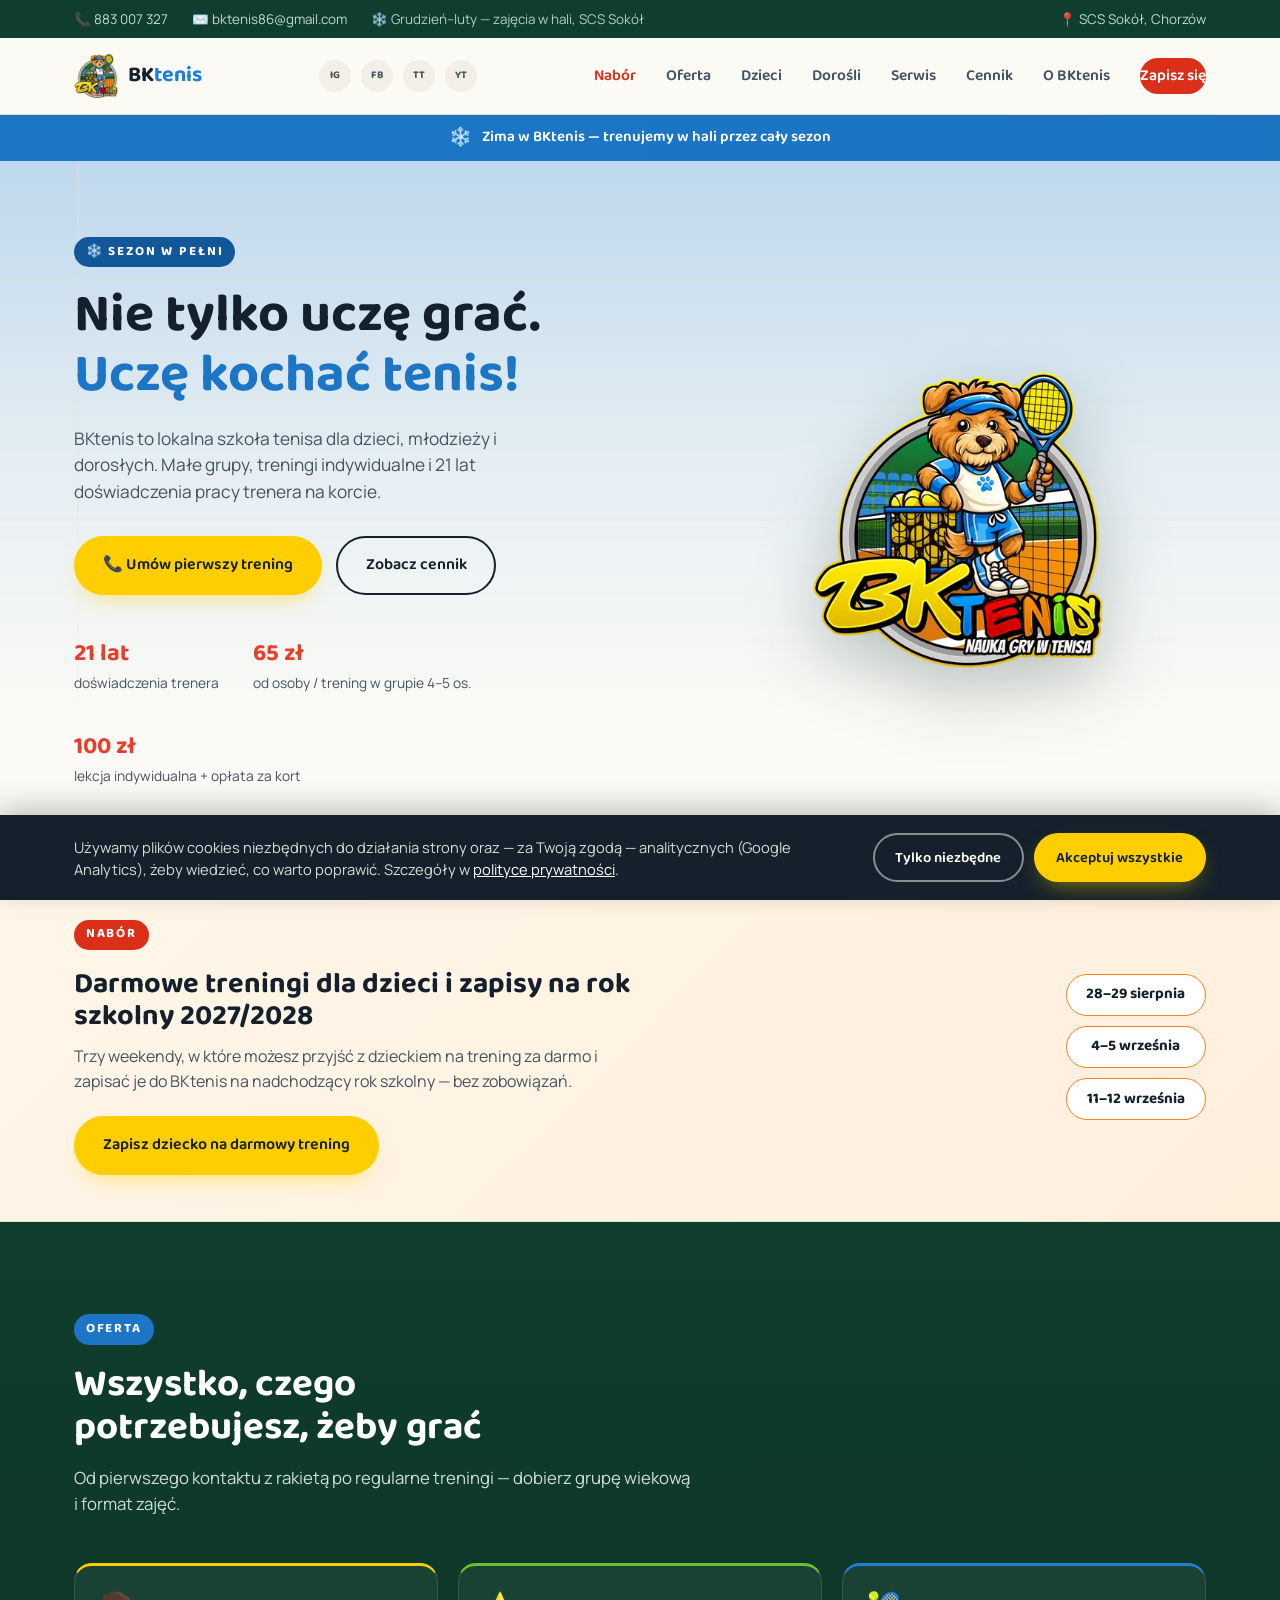
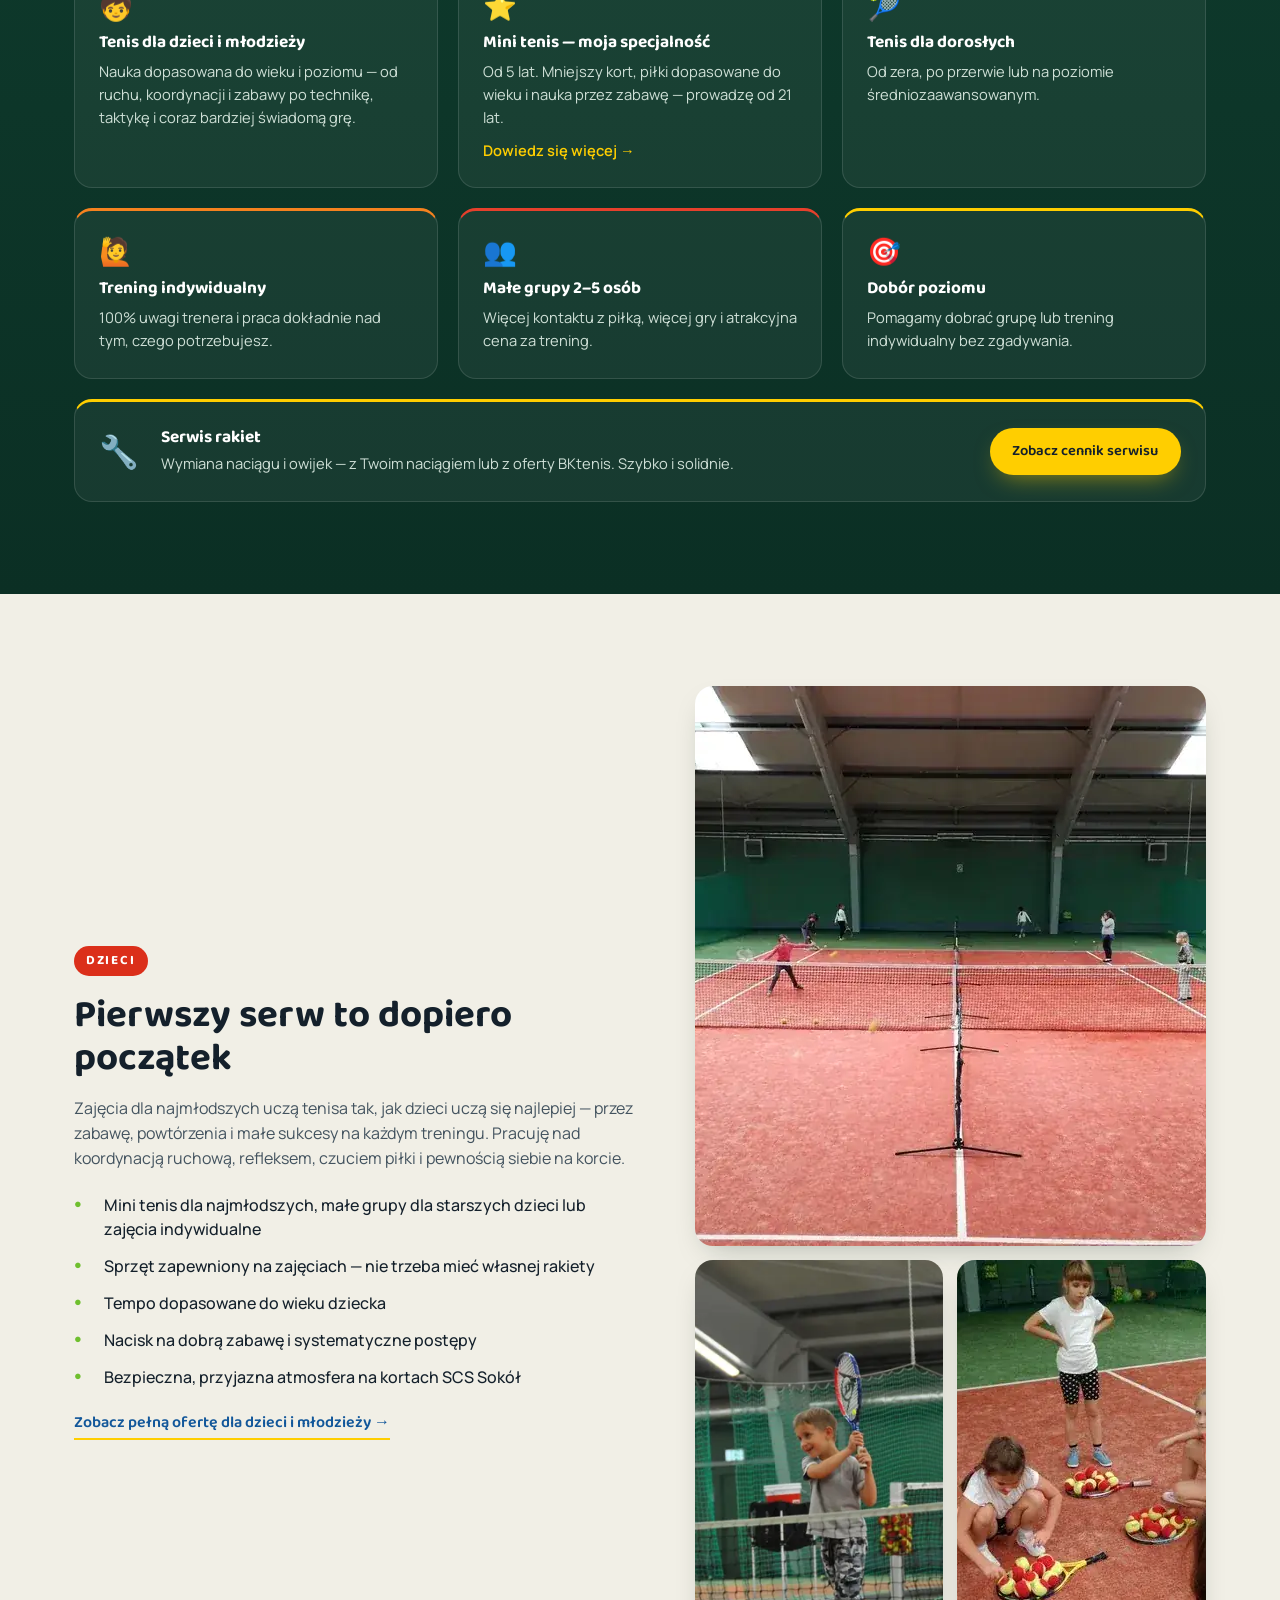
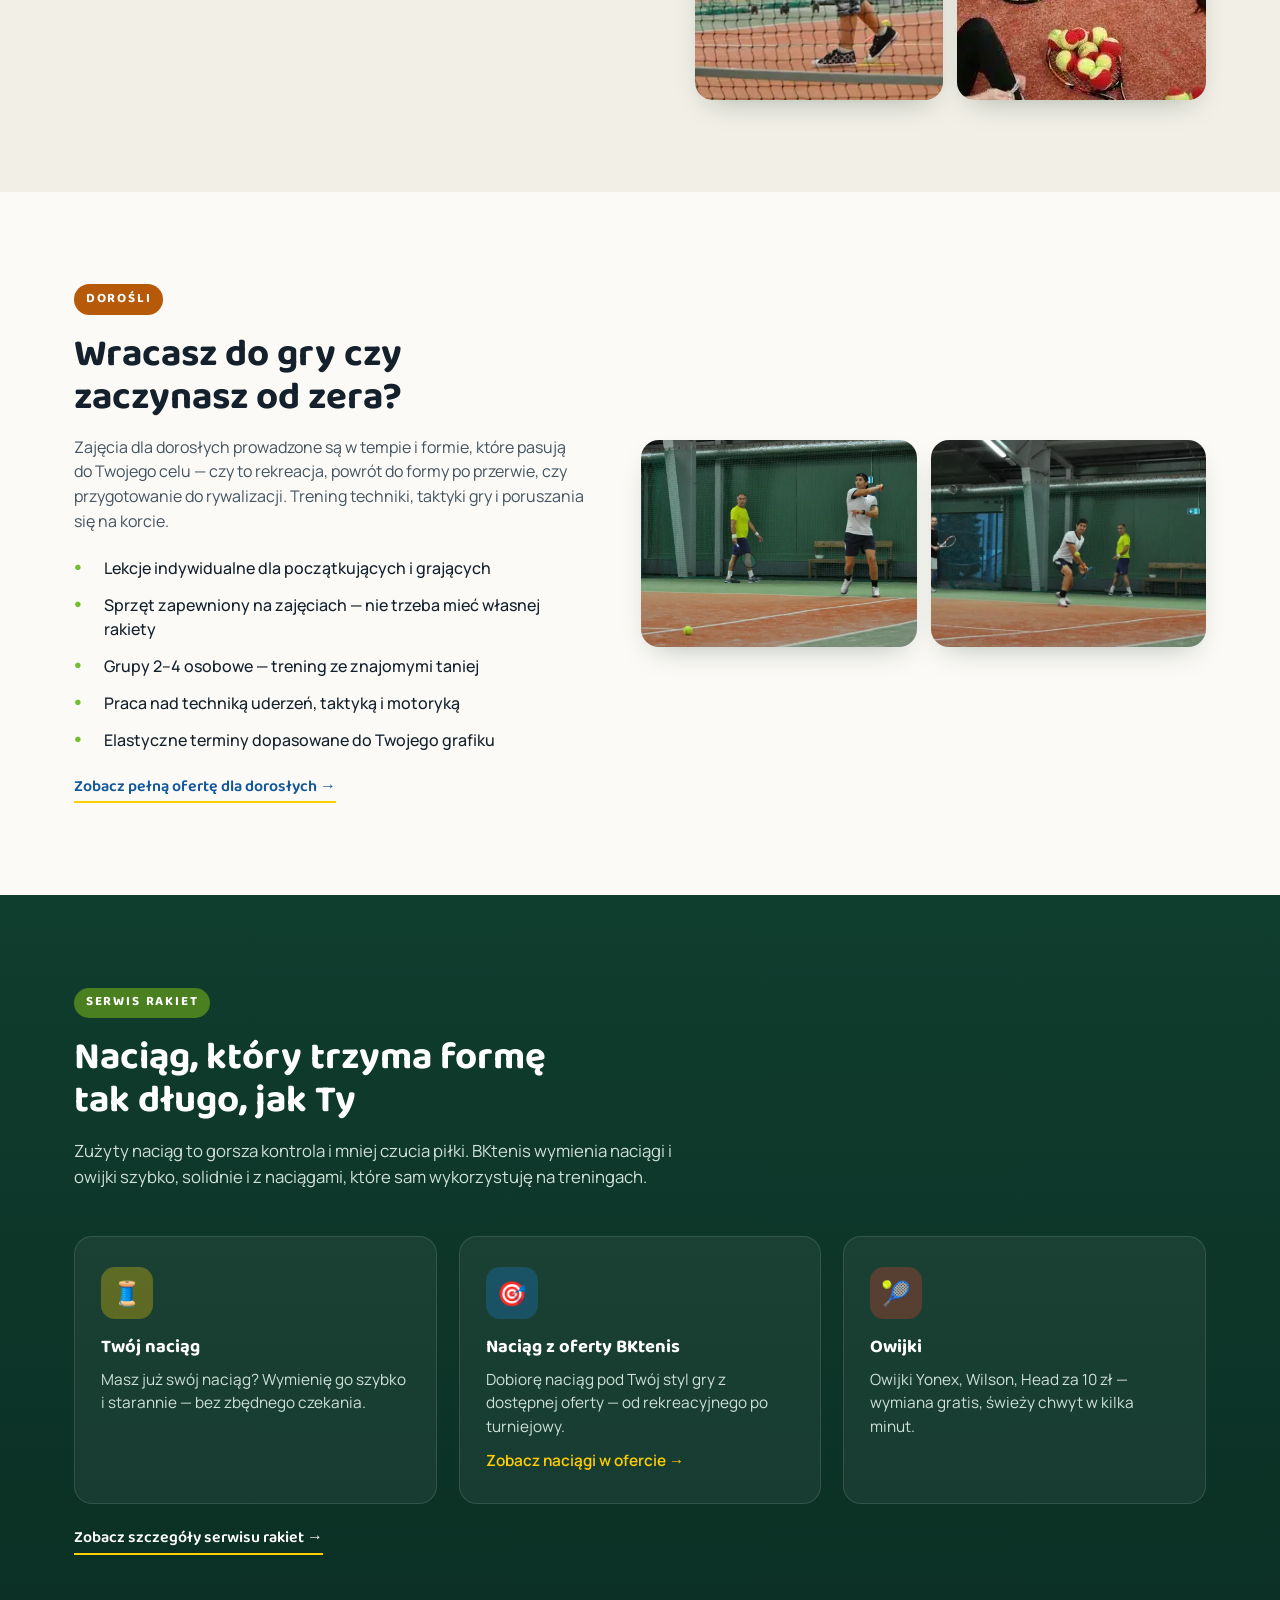
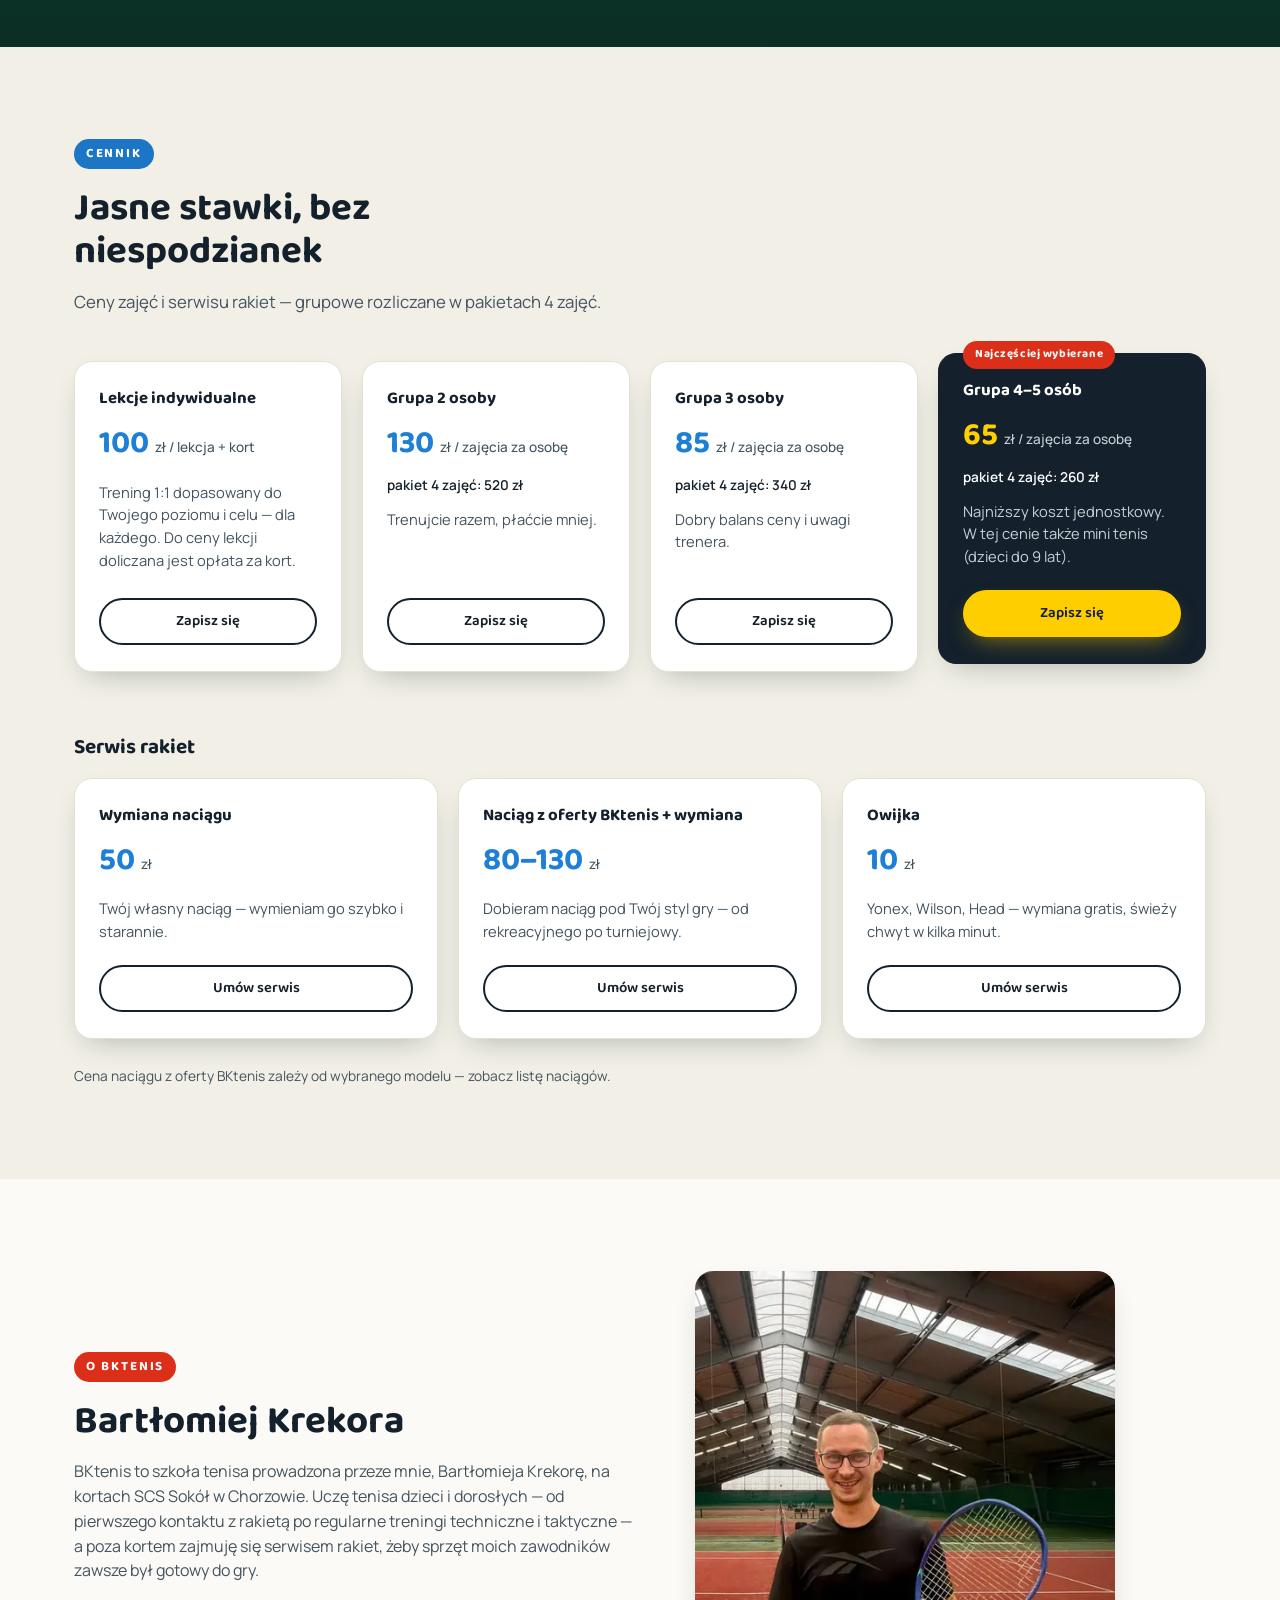
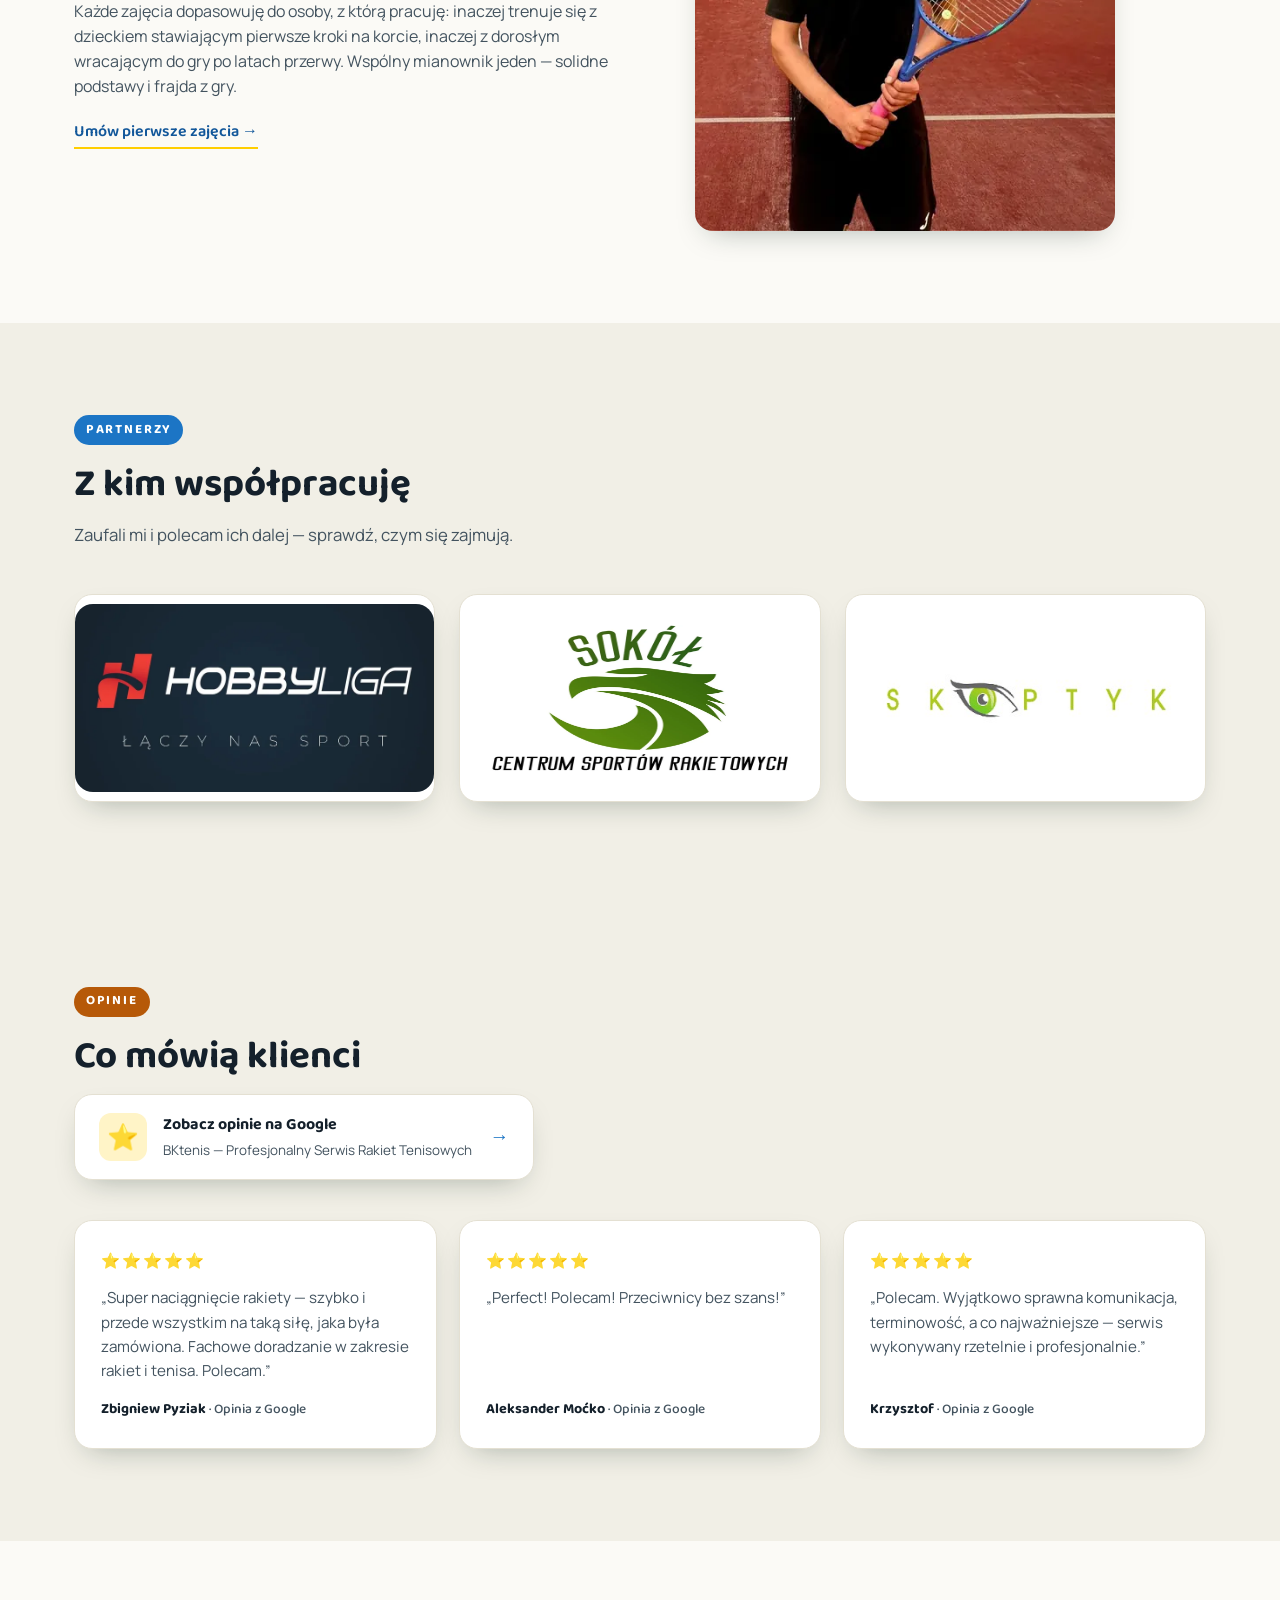
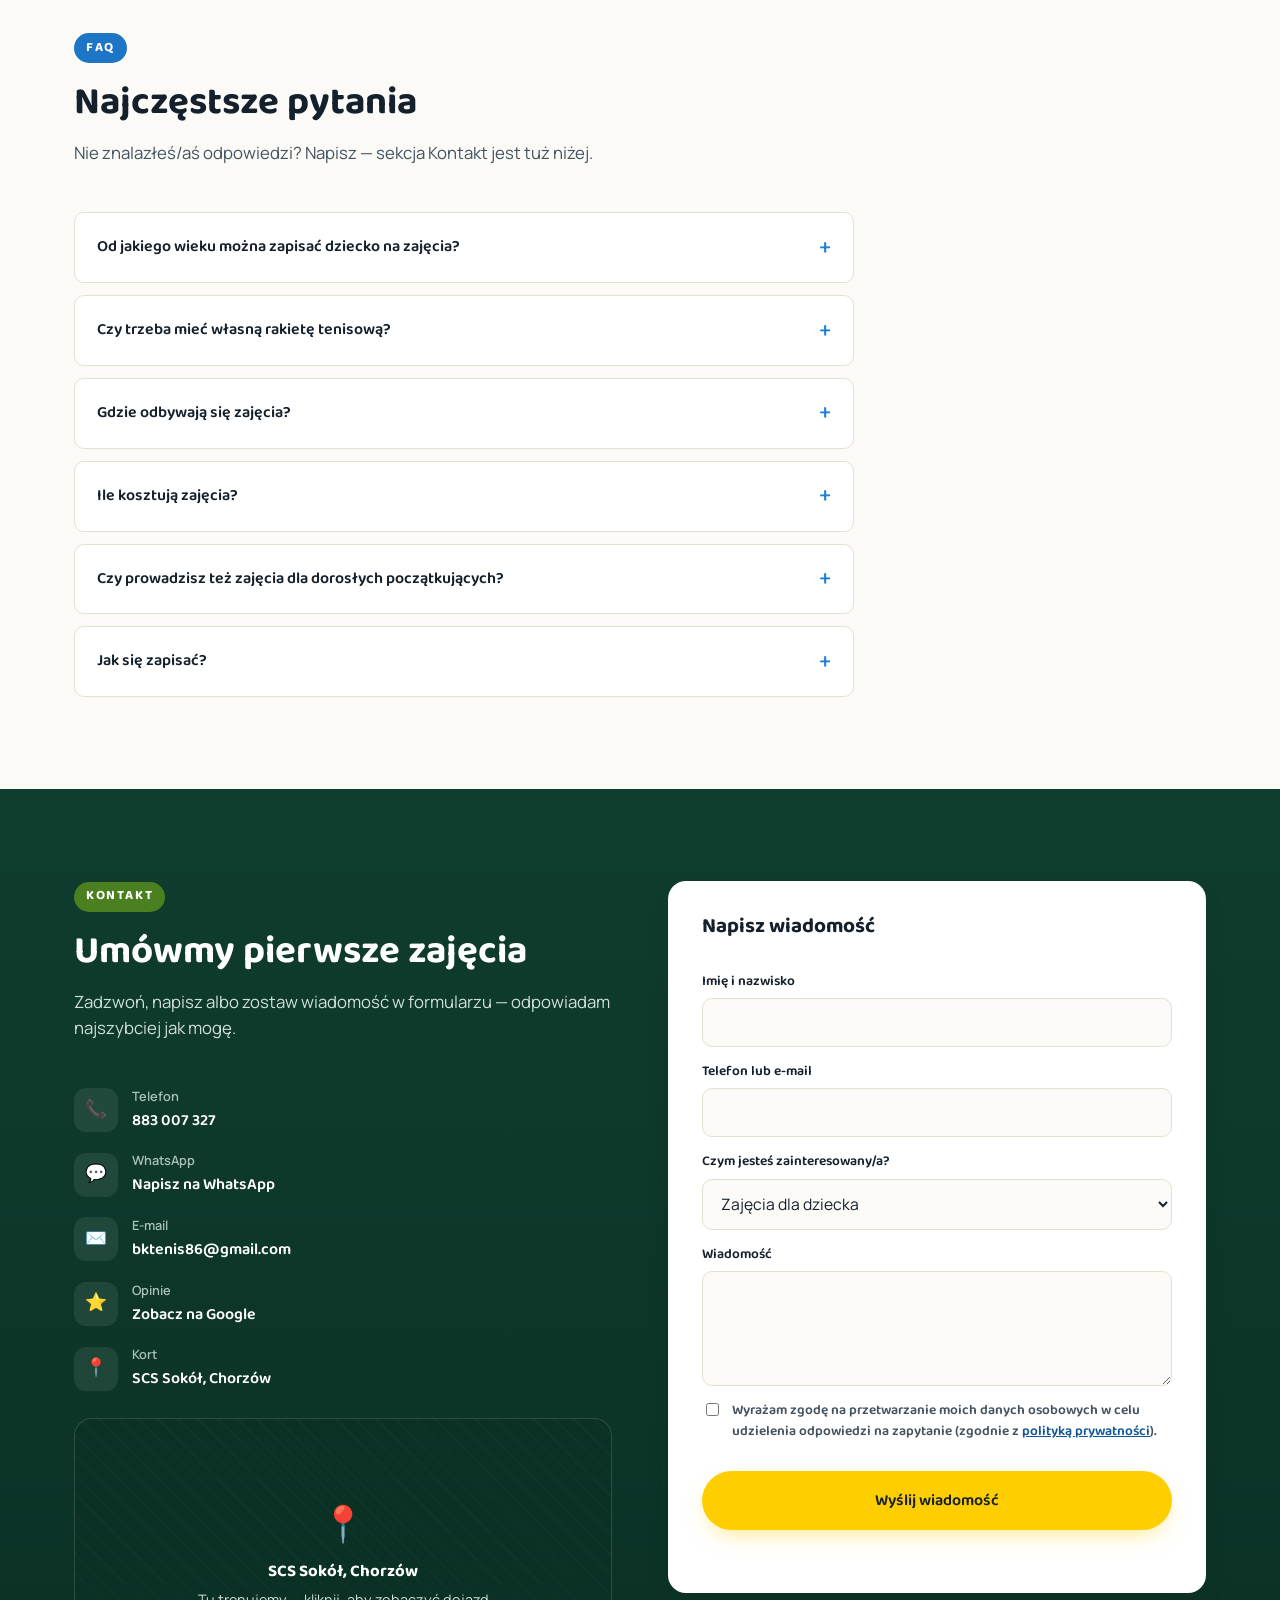
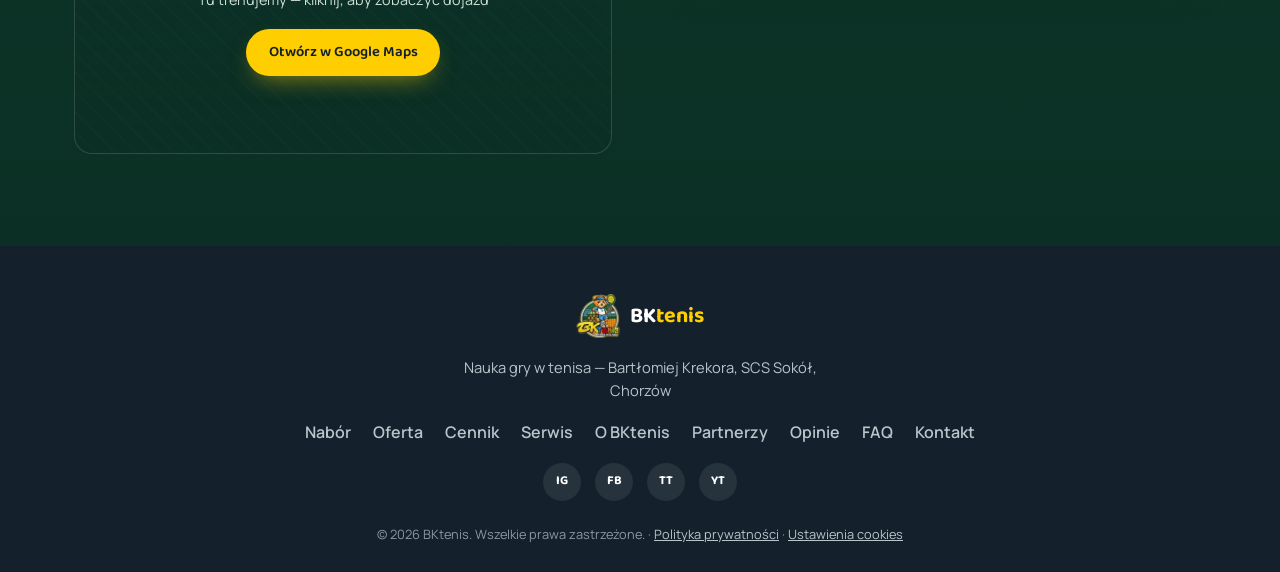
==== commit 78c1f679: "Czcionki Baloo 2 i Manrope z własnego serwera zamiast Google Fonts Co-Authored-By: Claude Opus 5.5 <" ====
--- a/index.html
+++ b/index.html
@@ -48,16 +48,15 @@
   "sameAs": [
     "https://www.facebook.com/profile.php?id=61577366723133",
     "https://www.instagram.com/bktenis86/",
+    "https://www.tiktok.com/@bktenis86",
+    "https://www.youtube.com/@BKtenis",
     "https://www.google.com/maps?cid=8682291723711479997"
   ]
 }
 </script>
 
-<link rel="preconnect" href="https://fonts.googleapis.com">
-<link rel="preconnect" href="https://fonts.gstatic.com" crossorigin>
-<link rel="preload" as="style" href="https://fonts.googleapis.com/css2?family=Baloo+2:wght@500;600;700&family=Manrope:wght@400;500;600;700&display=swap">
-<link href="https://fonts.googleapis.com/css2?family=Baloo+2:wght@500;600;700&family=Manrope:wght@400;500;600;700&display=swap" rel="stylesheet" media="print" onload="this.media='all'; this.onload=null;">
-<noscript><link href="https://fonts.googleapis.com/css2?family=Baloo+2:wght@500;600;700&family=Manrope:wght@400;500;600;700&display=swap" rel="stylesheet"></noscript>
+<link rel="preload" as="font" type="font/woff2" href="/assets/fonts/manrope-400.woff2" crossorigin>
+<link rel="preload" as="font" type="font/woff2" href="/assets/fonts/baloo2-700.woff2" crossorigin>
 <link rel="stylesheet" href="styles.css">
 
 <!-- Preload obrazu hero (LCP) — przeglądarka zaczyna go pobierać od razu,
@@ -118,9 +117,9 @@
     <nav class="nav" id="nav">
       <a href="#nabor" class="nav__nabor">Nabór</a>
       <a href="#oferta">Oferta</a>
-      <a href="tenis-dla-dzieci-chorzow.html">Dzieci</a>
-      <a href="tenis-dla-doroslych-chorzow.html">Dorośli</a>
-      <a href="serwis-rakiet-chorzow.html">Serwis</a>
+      <a href="/tenis-dla-dzieci-chorzow">Dzieci</a>
+      <a href="/tenis-dla-doroslych-chorzow">Dorośli</a>
+      <a href="/serwis-rakiet-chorzow">Serwis</a>
       <a href="#cennik">Cennik</a>
       <a href="#o-bktenis">O BKtenis</a>
       <a href="#kontakt" class="nav__cta">Zapisz się</a>
@@ -195,7 +194,7 @@
         <h3>Tenis dla dzieci i młodzieży</h3>
         <p>Nauka dopasowana do wieku i poziomu — od ruchu, koordynacji i zabawy po technikę, taktykę i coraz bardziej świadomą grę.</p>
       </article>
-      <a href="tenis-dla-dzieci-chorzow.html#mini-tenis" class="offer-tile offer-tile--link" style="--tile-c:var(--green)">
+      <a href="/tenis-dla-dzieci-chorzow#mini-tenis" class="offer-tile offer-tile--link" style="--tile-c:var(--green)">
         <div class="offer-tile__icon">⭐</div>
         <h3>Mini tenis — moja specjalność</h3>
         <p>Od 5 lat. Mniejszy kort, piłki dopasowane do wieku i nauka przez zabawę — prowadzę od 21 lat. <span class="offer-tile__more">Dowiedz się więcej →</span></p>
@@ -265,7 +264,7 @@
         <li>Nacisk na dobrą zabawę i systematyczne postępy</li>
         <li>Bezpieczna, przyjazna atmosfera na kortach SCS Sokół</li>
       </ul>
-      <a href="tenis-dla-dzieci-chorzow.html" class="link-arrow">Zobacz pełną ofertę dla dzieci i młodzieży →</a>
+      <a href="/tenis-dla-dzieci-chorzow" class="link-arrow">Zobacz pełną ofertę dla dzieci i młodzieży →</a>
     </div>
   </div>
 </section>
@@ -284,7 +283,7 @@
         <li>Praca nad techniką uderzeń, taktyką i motoryką</li>
         <li>Elastyczne terminy dopasowane do Twojego grafiku</li>
       </ul>
-      <a href="tenis-dla-doroslych-chorzow.html" class="link-arrow">Zobacz pełną ofertę dla dorosłych →</a>
+      <a href="/tenis-dla-doroslych-chorzow" class="link-arrow">Zobacz pełną ofertę dla dorosłych →</a>
     </div>
     <div class="split__art">
       <div class="photo-collage photo-collage--pair">
@@ -317,7 +316,7 @@
       <article class="card card--dark">
         <div class="card__icon" style="--c:var(--blue)">🎯</div>
         <h3>Naciąg z oferty BKtenis</h3>
-        <p>Dobiorę naciąg pod Twój styl gry z dostępnej oferty — od rekreacyjnego po turniejowy. <a href="serwis-rakiet-chorzow.html#naciagi" class="card__link">Zobacz naciągi w ofercie →</a></p>
+        <p>Dobiorę naciąg pod Twój styl gry z dostępnej oferty — od rekreacyjnego po turniejowy. <a href="/serwis-rakiet-chorzow#naciagi" class="card__link">Zobacz naciągi w ofercie →</a></p>
       </article>
       <article class="card card--dark">
         <div class="card__icon" style="--c:var(--red)">🎾</div>
@@ -325,7 +324,7 @@
         <p>Owijki Yonex, Wilson, Head za 10 zł — wymiana gratis, świeży chwyt w kilka minut.</p>
       </article>
     </div>
-    <a href="serwis-rakiet-chorzow.html" class="link-arrow link-arrow--light">Zobacz szczegóły serwisu rakiet →</a>
+    <a href="/serwis-rakiet-chorzow" class="link-arrow link-arrow--light">Zobacz szczegóły serwisu rakiet →</a>
   </div>
 </section>
 
@@ -393,7 +392,7 @@
         <a href="#kontakt" class="btn btn--outline btn--sm">Umów serwis</a>
       </div>
     </div>
-    <p class="price-table__note">Cena naciągu z oferty BKtenis zależy od wybranego modelu — <a href="serwis-rakiet-chorzow.html#naciagi">zobacz listę naciągów</a>.</p>
+    <p class="price-table__note">Cena naciągu z oferty BKtenis zależy od wybranego modelu — <a href="/serwis-rakiet-chorzow#naciagi">zobacz listę naciągów</a>.</p>
   </div>
 </section>
 
@@ -491,7 +490,7 @@
     <div class="faq-list">
       <details class="faq-item">
         <summary>Od jakiego wieku można zapisać dziecko na zajęcia?</summary>
-        <p>Najmłodszych przyjmuję od 5 roku życia — na <a href="tenis-dla-dzieci-chorzow.html#mini-tenis">mini tenis</a>. Starsze dzieci i młodzież trenują w małych grupach lub indywidualnie. Napisz, ile lat ma Twoje dziecko, a razem ustalimy odpowiednią grupę lub termin lekcji indywidualnej.</p>
+        <p>Najmłodszych przyjmuję od 5 roku życia — na <a href="/tenis-dla-dzieci-chorzow#mini-tenis">mini tenis</a>. Starsze dzieci i młodzież trenują w małych grupach lub indywidualnie. Napisz, ile lat ma Twoje dziecko, a razem ustalimy odpowiednią grupę lub termin lekcji indywidualnej.</p>
       </details>
       <details class="faq-item">
         <summary>Czy trzeba mieć własną rakietę tenisową?</summary>
@@ -581,7 +580,7 @@
 
       <label class="kontakt__consent">
         <input type="checkbox" id="f-consent" name="zgoda" required>
-        <span>Wyrażam zgodę na przetwarzanie moich danych osobowych w celu udzielenia odpowiedzi na zapytanie (zgodnie z <a href="polityka-prywatnosci.html">polityką prywatności</a>).</span>
+        <span>Wyrażam zgodę na przetwarzanie moich danych osobowych w celu udzielenia odpowiedzi na zapytanie (zgodnie z <a href="/polityka-prywatnosci">polityką prywatności</a>).</span>
       </label>
 
       <button type="submit" class="btn btn--primary btn--block">Wyślij wiadomość</button>
@@ -605,7 +604,7 @@
       <a href="#nabor">Nabór</a>
       <a href="#oferta">Oferta</a>
       <a href="#cennik">Cennik</a>
-      <a href="serwis-rakiet-chorzow.html">Serwis</a>
+      <a href="/serwis-rakiet-chorzow">Serwis</a>
       <a href="#o-bktenis">O BKtenis</a>
       <a href="#partnerzy">Partnerzy</a>
       <a href="#opinie">Opinie</a>
@@ -620,7 +619,7 @@
       <a href="https://www.youtube.com/@BKtenis" target="_blank" rel="noopener" aria-label="YouTube BKtenis">YT</a>
     </div>
 
-    <p class="footer__copy">© <span id="year"></span> BKtenis. Wszelkie prawa zastrzeżone. · <a href="polityka-prywatnosci.html">Polityka prywatności</a> · <a href="#" id="cookie-settings-link">Ustawienia cookies</a></p>
+    <p class="footer__copy">© <span id="year"></span> BKtenis. Wszelkie prawa zastrzeżone. · <a href="/polityka-prywatnosci">Polityka prywatności</a> · <a href="#" id="cookie-settings-link">Ustawienia cookies</a></p>
   </div>
 </footer>
 
@@ -634,7 +633,7 @@
 <div class="cookie-banner" id="cookie-banner" role="dialog" aria-live="polite" aria-label="Zgoda na pliki cookies">
   <div class="wrap cookie-banner__inner">
     <p class="cookie-banner__text">
-      Używamy plików cookies niezbędnych do działania strony oraz — za Twoją zgodą — analitycznych (Google Analytics), żeby wiedzieć, co warto poprawić. Szczegóły w <a href="polityka-prywatnosci.html">polityce prywatności</a>.
+      Używamy plików cookies niezbędnych do działania strony oraz — za Twoją zgodą — analitycznych (Google Analytics), żeby wiedzieć, co warto poprawić. Szczegóły w <a href="/polityka-prywatnosci">polityce prywatności</a>.
     </p>
     <div class="cookie-banner__actions">
       <button type="button" class="btn btn--ghost btn--sm" id="cookie-reject">Tylko niezbędne</button>
--- a/styles.css
+++ b/styles.css
@@ -1,3 +1,12 @@
+/* Czcionki wczytywane z własnego serwera (bez Google Fonts — RODO i szybkość) */
+@font-face{ font-family:"Baloo 2"; font-style:normal; font-weight:500; font-display:swap; src:url("assets/fonts/baloo2-500.woff2") format("woff2"); }
+@font-face{ font-family:"Baloo 2"; font-style:normal; font-weight:600; font-display:swap; src:url("assets/fonts/baloo2-600.woff2") format("woff2"); }
+@font-face{ font-family:"Baloo 2"; font-style:normal; font-weight:700; font-display:swap; src:url("assets/fonts/baloo2-700.woff2") format("woff2"); }
+@font-face{ font-family:"Manrope"; font-style:normal; font-weight:400; font-display:swap; src:url("assets/fonts/manrope-400.woff2") format("woff2"); }
+@font-face{ font-family:"Manrope"; font-style:normal; font-weight:500; font-display:swap; src:url("assets/fonts/manrope-500.woff2") format("woff2"); }
+@font-face{ font-family:"Manrope"; font-style:normal; font-weight:600; font-display:swap; src:url("assets/fonts/manrope-600.woff2") format("woff2"); }
+@font-face{ font-family:"Manrope"; font-style:normal; font-weight:700; font-display:swap; src:url("assets/fonts/manrope-700.woff2") format("woff2"); }
+
 /* ============================================================
    BKtenis — Design tokens
    Kolory wzięte wprost z logo: niebieski / czerwony / pomarańczowy
@@ -1311,3 +1320,10 @@
 .offer-tile--link{ display:block; text-decoration:none; color:inherit; }
 .offer-tile__more{ display:block; margin-top:10px; color: var(--yellow); font-weight:600; }
 @media (max-width: 760px){ .mini-grid{ grid-template-columns: 1fr; } }
+.mini-media{ display:grid; grid-template-columns: repeat(2, 1fr); gap: 20px; margin: 8px 0 28px; }
+.mini-media img, .mini-media video{ display:block; width:100%; height:auto; aspect-ratio: 16/9; object-fit: cover; border-radius: var(--radius); box-shadow: var(--shadow); background: var(--paper-2); }
+@media (max-width: 760px){ .mini-media{ grid-template-columns: 1fr; } }
+.mini-reels__title{ margin: 36px 0 14px; font-size:1.2rem; }
+.mini-reels{ display:flex; gap: 20px; flex-wrap: wrap; }
+.mini-reels video{ display:block; width: 280px; max-width: 100%; height:auto; aspect-ratio: 9/16; object-fit: cover; border-radius: var(--radius); box-shadow: var(--shadow); background:#000; }
+@media (max-width: 640px){ .mini-reels video{ width: calc(50% - 10px); } }
